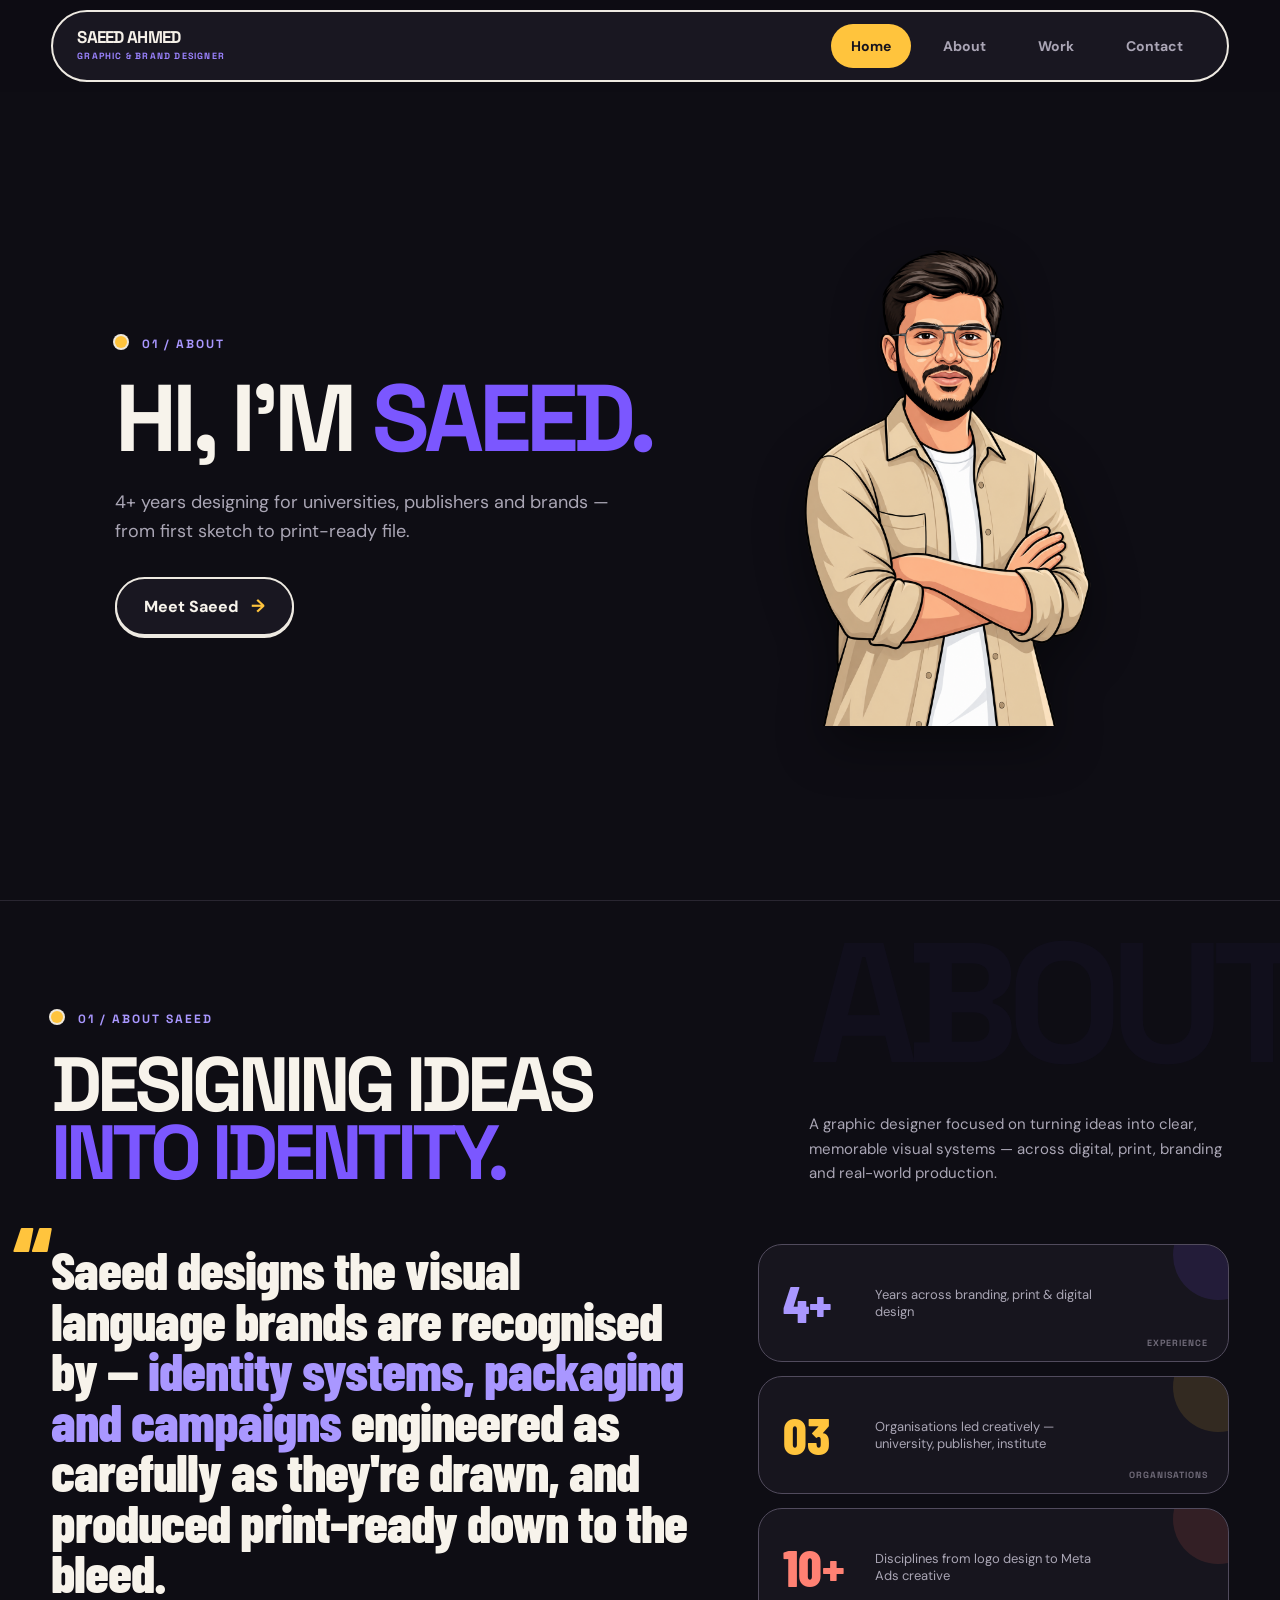
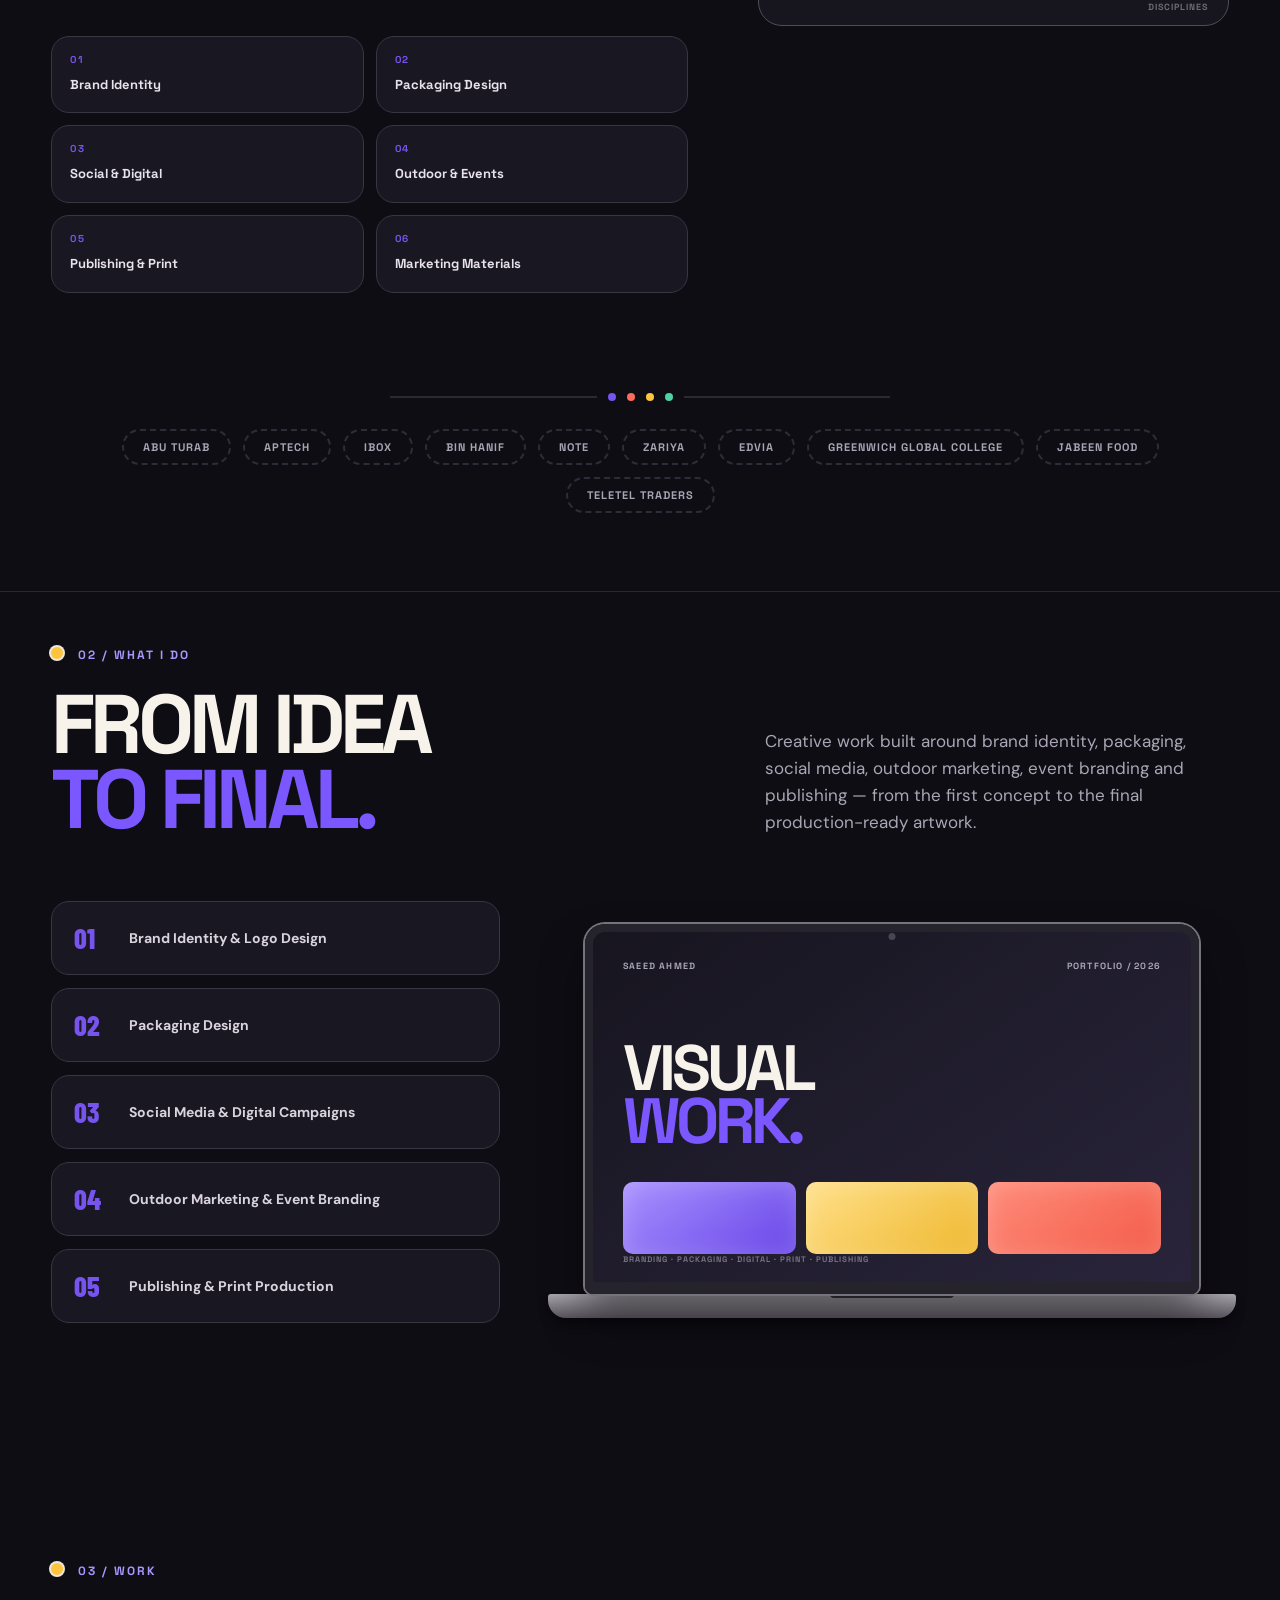
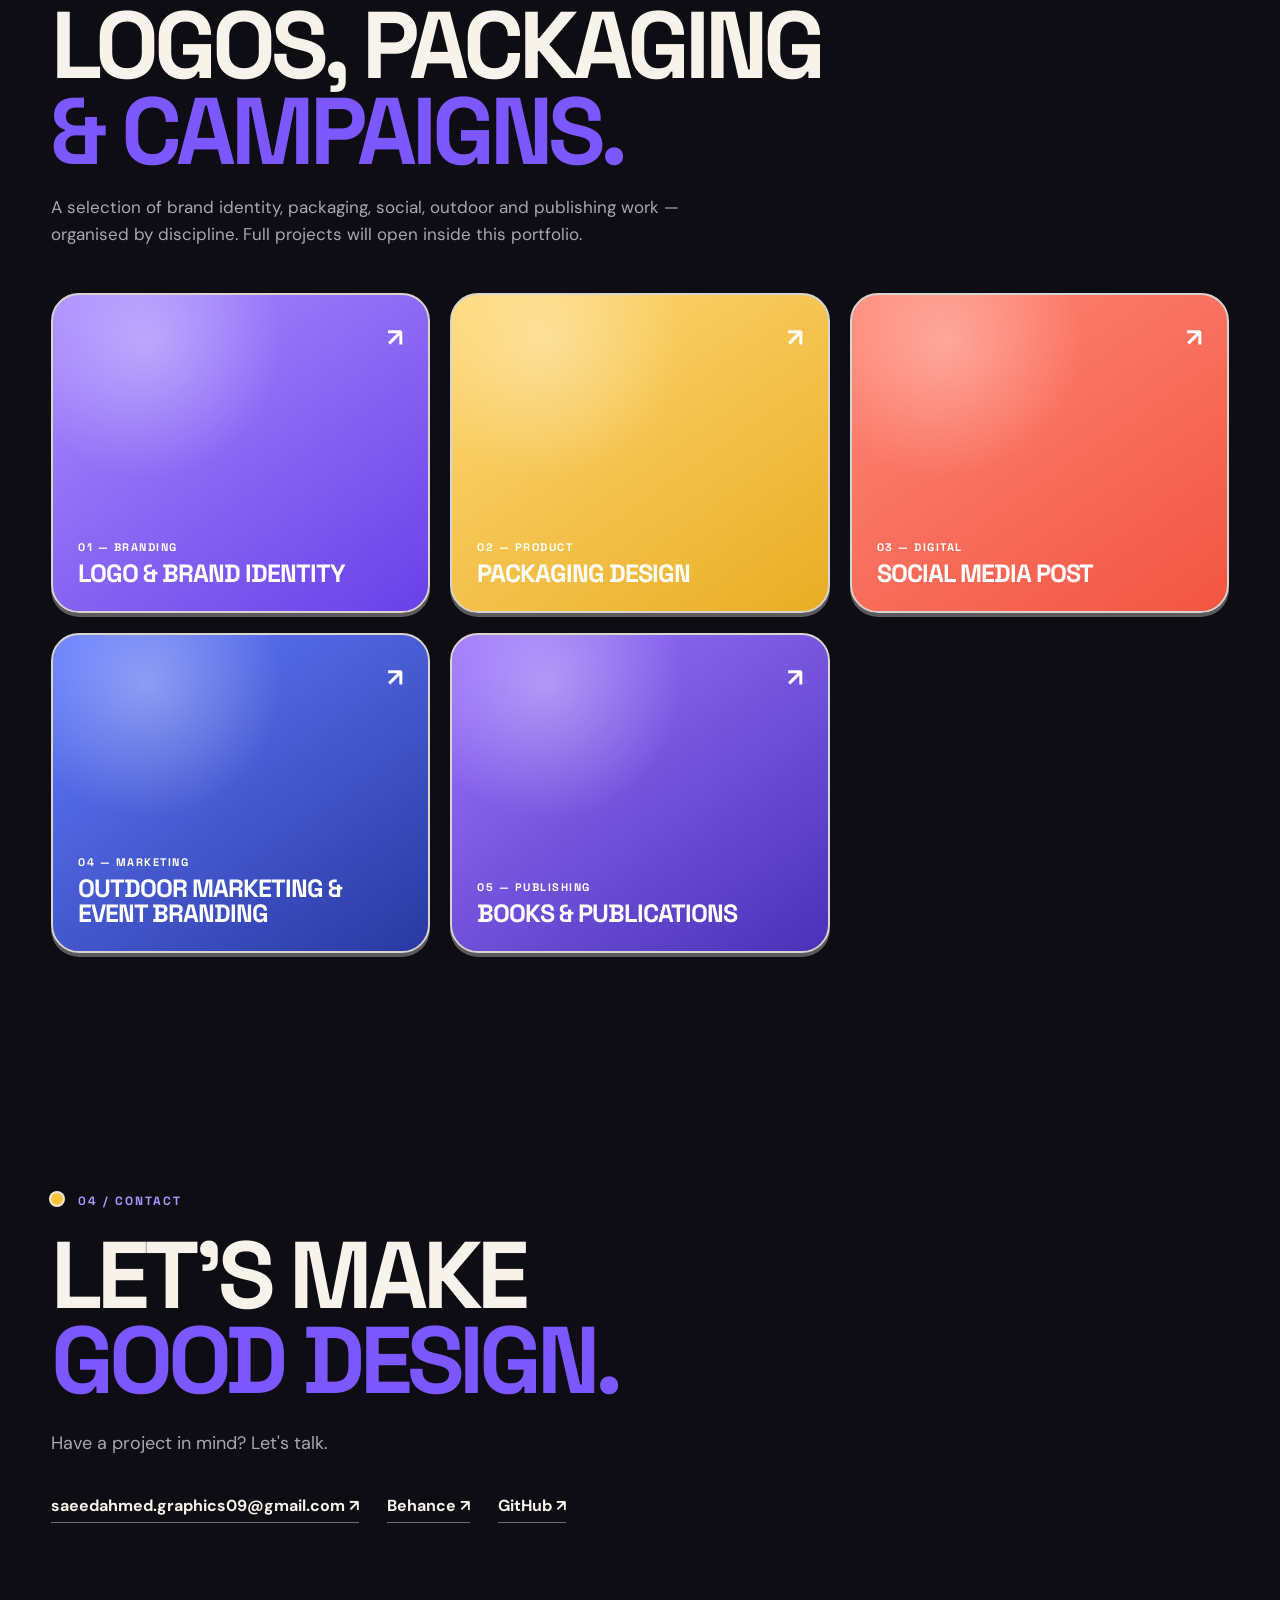
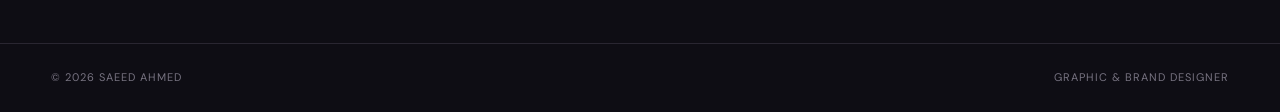
==== index.html @ aebff730 "Refine About intro with creative designer layout" ====
<!DOCTYPE html>
<html lang="en">
<head>
<meta charset="UTF-8"><meta name="viewport" content="width=device-width, initial-scale=1.0">
<meta name="description" content="Saeed Ahmed — Graphic & Brand Designer.">
<title>Saeed Ahmed — Graphic & Brand Designer</title>
<link rel="preconnect" href="https://fonts.googleapis.com"><link rel="preconnect" href="https://fonts.gstatic.com" crossorigin>
<link href="https://fonts.googleapis.com/css2?family=Barlow+Condensed:wght@700;800&family=DM+Sans:wght@400;500;600;700;800&family=Space+Grotesk:wght@500;600;700&display=swap" rel="stylesheet"><link rel="stylesheet" href="style.css">
<style>
.about-intro{padding:110px 0 100px;border-top:1px solid #292631;position:relative;overflow:hidden}.about-intro:before{content:'ABOUT';position:absolute;right:-20px;top:35px;font:800 170px/.8 'Space Grotesk';letter-spacing:-12px;color:rgba(123,87,255,.035);pointer-events:none}.about-intro-top{display:flex;justify-content:space-between;align-items:flex-end;gap:40px;margin-bottom:58px}.about-intro-title{font:800 clamp(48px,6vw,82px)/.88 'Space Grotesk';letter-spacing:-5px}.about-intro-title span{color:#7b57ff}.about-intro-note{max-width:420px;color:#aaa6b5;font-size:15px;line-height:1.65}.about-intro-grid{display:grid;grid-template-columns:1.15fr .85fr;gap:70px;align-items:start}.about-intro-copy{position:relative}.about-intro-copy:before{content:'“';position:absolute;left:-38px;top:-35px;color:#ffc43d;font:800 100px/1 'Barlow Condensed'}.about-intro-copy p{font:800 clamp(34px,4.2vw,58px)/.94 'Barlow Condensed';letter-spacing:-1px;max-width:720px}.about-intro-copy p span{color:#a997ff}.about-intro-services{display:grid;grid-template-columns:1fr 1fr;gap:12px;margin-top:38px}.about-service{border:1px solid #393543;background:#191721;border-radius:18px;padding:16px 18px;transition:.25s}.about-service:hover{transform:translateY(-4px);border-color:#7654ed}.about-service small{display:block;color:#7654ed;font:800 10px 'Space Grotesk';letter-spacing:1.4px;margin-bottom:5px}.about-service strong{font:700 13px 'Space Grotesk';color:#e7e2eb}.about-intro-stats{display:flex;flex-direction:column;gap:14px}.about-stat{position:relative;min-height:118px;padding:23px 24px;border:1px solid #514b5d;border-radius:24px;background:#17151e;overflow:hidden;display:flex;align-items:center;gap:20px}.about-stat:after{content:'';position:absolute;width:90px;height:90px;border-radius:50%;right:-35px;top:-35px;background:#7b57ff;opacity:.12}.about-stat:nth-child(2):after{background:#ffc43d}.about-stat:nth-child(3):after{background:#ff6b5b}.about-stat strong{font:800 52px/.8 'Barlow Condensed';color:#f7f3eb;min-width:72px}.about-stat:nth-child(1) strong{color:#a997ff}.about-stat:nth-child(2) strong{color:#ffc43d}.about-stat:nth-child(3) strong{color:#ff8173}.about-stat span{color:#aaa6b5;font-size:13px;line-height:1.35;max-width:220px}.about-stat em{position:absolute;right:20px;bottom:12px;font:700 9px 'Space Grotesk';letter-spacing:1px;color:#6f6a78;font-style:normal}@media(max-width:800px){.about-intro{padding:80px 0}.about-intro-top,.about-intro-grid{grid-template-columns:1fr;display:grid;gap:28px}.about-intro-title{letter-spacing:-3px}.about-intro-copy:before{left:-8px}.about-intro-copy p{font-size:43px}.about-intro-services{grid-template-columns:1fr 1fr}}@media(max-width:500px){.about-intro-copy p{font-size:35px}.about-intro-services{grid-template-columns:1fr}.about-stat{min-height:100px}.about-stat strong{font-size:43px;min-width:58px}}
</style>
</head>
<body>
<header class="site-header"><nav class="nav container"><a class="brand" href="#home"><strong>SAEED AHMED</strong><small>GRAPHIC &amp; BRAND DESIGNER</small></a><button class="menu-btn" aria-label="Open menu" aria-expanded="false">☰</button><div class="nav-links"><a class="active" href="#home">Home</a><a href="about.html">About</a><a href="#work">Work</a><a href="#contact">Contact</a></div></nav></header>
<main>
<section id="home" class="hero container"><div class="hero-copy"><div class="section-label"><i></i>01 / ABOUT</div><h1>HI, I'M <span>SAEED.</span></h1><p class="intro">4+ years designing for universities, publishers and brands —<br class="desktop"> from first sketch to print-ready file.</p><a class="hero-btn" href="about.html">Meet Saeed <b>→</b></a></div><div class="character-wrap"><img src="sv.png" alt="Saeed illustrated character" class="character-img"></div></section>
<section class="about-intro"><div class="container"><div class="about-intro-top"><div><div class="section-label"><i></i>01 / ABOUT SAEED</div><h2 class="about-intro-title">DESIGNING IDEAS<br><span>INTO IDENTITY.</span></h2></div><p class="about-intro-note">A graphic designer focused on turning ideas into clear, memorable visual systems — across digital, print, branding and real-world production.</p></div><div class="about-intro-grid"><div class="about-intro-copy"><p>Saeed designs the visual language brands are recognised by — <span>identity systems, packaging and campaigns</span> engineered as carefully as they're drawn, and produced print-ready down to the bleed.</p><div class="about-intro-services"><div class="about-service"><small>01</small><strong>Brand Identity</strong></div><div class="about-service"><small>02</small><strong>Packaging Design</strong></div><div class="about-service"><small>03</small><strong>Social &amp; Digital</strong></div><div class="about-service"><small>04</small><strong>Outdoor &amp; Events</strong></div><div class="about-service"><small>05</small><strong>Publishing &amp; Print</strong></div><div class="about-service"><small>06</small><strong>Marketing Materials</strong></div></div></div><div class="about-intro-stats"><div class="about-stat"><strong>4+</strong><span>Years across branding, print &amp; digital design</span><em>EXPERIENCE</em></div><div class="about-stat"><strong>03</strong><span>Organisations led creatively — university, publisher, institute</span><em>ORGANISATIONS</em></div><div class="about-stat"><strong>10+</strong><span>Disciplines from logo design to Meta Ads creative</span><em>DISCIPLINES</em></div></div></div></div></section>
<div class="cmyk-divider"><span></span><i class="c"></i><i class="m"></i><i class="y"></i><i class="k"></i><span></span></div>
<section class="brand-strip-wrap container"><div class="brand-strip"><span>ABU TURAB</span><span>APTECH</span><span>IBOX</span><span>BIN HANIF</span><span>NOTE</span><span>ZARIYA</span><span>EDVIA</span><span>GREENWICH GLOBAL COLLEGE</span><span>JABEEN FOOD</span><span>TELETEL TRADERS</span></div></section>
<section class="showcase-section section"><div class="container"><div class="section-label"><i></i>02 / WHAT I DO</div><div class="showcase-head"><div><h2>FROM IDEA<br><span>TO FINAL.</span></h2></div><p>Creative work built around brand identity, packaging, social media, outdoor marketing, event branding and publishing — from the first concept to the final production-ready artwork.</p></div><div class="showcase-stage"><div class="showcase-copy"><div class="showcase-line"><strong>01</strong><span>Brand Identity &amp; Logo Design</span></div><div class="showcase-line"><strong>02</strong><span>Packaging Design</span></div><div class="showcase-line"><strong>03</strong><span>Social Media &amp; Digital Campaigns</span></div><div class="showcase-line"><strong>04</strong><span>Outdoor Marketing &amp; Event Branding</span></div><div class="showcase-line"><strong>05</strong><span>Publishing &amp; Print Production</span></div></div><div class="showcase-device"><div class="device-camera"></div><div class="device-screen"><div class="screen-top"><span>SAEED AHMED</span><span>PORTFOLIO / 2026</span></div><div class="screen-title">VISUAL<br><em>WORK.</em></div><div class="screen-cards"><span></span><span></span><span></span></div><div class="screen-footer">BRANDING · PACKAGING · DIGITAL · PRINT · PUBLISHING</div></div><div class="device-base"></div></div></div></div></div></section>
<section id="work" class="section work-section"><div class="container"><div class="section-label"><i></i>03 / WORK</div><div class="work-head"><h2>LOGOS, PACKAGING<br><span>&amp; CAMPAIGNS.</span></h2><p>A selection of brand identity, packaging, social, outdoor and publishing work — organised by discipline. Full projects will open inside this portfolio.</p></div><div class="category-grid"><a href="category.html?type=branding" class="category-card purple"><small>01 — BRANDING</small><h3>LOGO &amp; BRAND IDENTITY</h3><b>↗</b></a><a href="category.html?type=packaging" class="category-card yellow"><small>02 — PRODUCT</small><h3>PACKAGING DESIGN</h3><b>↗</b></a><a href="category.html?type=social" class="category-card coral"><small>03 — DIGITAL</small><h3>SOCIAL MEDIA POST</h3><b>↗</b></a><a href="category.html?type=outdoor" class="category-card blue"><small>04 — MARKETING</small><h3>OUTDOOR MARKETING &amp; EVENT BRANDING</h3><b>↗</b></a><a href="category.html?type=publishing" class="category-card violet"><small>05 — PUBLISHING</small><h3>BOOKS &amp; PUBLICATIONS</h3><b>↗</b></a></div></div></section>
<section id="contact" class="section contact container"><div class="section-label"><i></i>04 / CONTACT</div><h2>LET'S MAKE<br><span>GOOD DESIGN.</span></h2><p>Have a project in mind? Let's talk.</p><div class="contact-links"><a href="mailto:saeedahmed.graphics09@gmail.com">saeedahmed.graphics09@gmail.com ↗</a><a href="https://www.behance.net/saeed_graphics_09" target="_blank" rel="noreferrer">Behance ↗</a><a href="https://github.com/saeedahmed-09" target="_blank" rel="noreferrer">GitHub ↗</a></div></section>
</main><footer><div class="container"><span>© 2026 SAEED AHMED</span><span>GRAPHIC &amp; BRAND DESIGNER</span></div></footer><script src="script.js"></script></body></html>
---- style.css ----
*{box-sizing:border-box;margin:0;padding:0}html{scroll-behavior:smooth}body{font-family:'DM Sans',sans-serif;background:#0e0d14;color:#f7f3eb;line-height:1.6}.container{width:min(1195px,92%);margin:auto}.site-header{padding:10px 0;position:sticky;top:0;z-index:20;background:rgba(14,13,20,.88);backdrop-filter:blur(14px)}.nav{height:72px;border:2px solid #eeeae2;border-radius:40px;padding:0 24px;display:flex;align-items:center;justify-content:space-between;background:#191721}.brand{display:flex;flex-direction:column;text-decoration:none;color:#f5f0e8;line-height:1}.brand strong{font:800 17px/1 'Space Grotesk';letter-spacing:-.7px}.brand small{font:700 9px/1.4 'Space Grotesk';color:#9b83ff;letter-spacing:1.2px;margin-top:4px}.nav-links{display:flex;align-items:center;gap:12px}.nav-links a{color:#aaa5b5;text-decoration:none;font-weight:700;font-size:14px;padding:11px 20px;border-radius:30px;transition:.25s}.nav-links a:hover,.nav-links a.active{color:#17141d;background:#ffc43d}.menu-btn{display:none;background:none;color:#fff;border:0;font-size:25px}.hero{min-height:calc(100vh - 92px);display:grid;grid-template-columns:1.15fr .85fr;align-items:center;padding:55px 5% 75px;position:relative}.section-label{font:700 12px/1 'Space Grotesk';letter-spacing:2px;color:#a997ff;margin-bottom:26px}.section-label i{display:inline-block;width:12px;height:12px;background:#ffc43d;border-radius:50%;margin-right:15px;box-shadow:0 0 0 2px #eee8dc}.hero h1,h2{font:800 clamp(58px,7.4vw,96px)/.9 'Space Grotesk';letter-spacing:-5px}.hero h1 span,h2 span{color:#7b57ff}.intro{font-size:18px;color:#aaa6b5;max-width:650px;margin:27px 0 31px}.hero-btn{display:inline-flex;align-items:center;gap:12px;color:#f7f3eb;text-decoration:none;font-weight:800;border:2px solid #eeeae2;border-radius:32px;padding:13px 27px;background:#191721;box-shadow:0 2px 0 #eeeae2}.hero-btn b{font-size:18px;color:#ffc43d}.character-wrap{height:480px;display:flex;align-items:flex-end;justify-content:center}.character-img{width:min(420px,100%);height:100%;object-fit:contain;object-position:center bottom;filter:drop-shadow(0 18px 25px rgba(0,0,0,.4))}.intro-profile{display:grid;grid-template-columns:1.15fr .85fr;gap:85px;padding:85px 2% 105px;align-items:start}.intro-profile-copy{padding-top:12px}.intro-profile-copy p{font:800 clamp(34px,3.55vw,52px)/.98 'Barlow Condensed',sans-serif;letter-spacing:-1.2px;color:#f7f3eb}.intro-profile-copy span{color:#a997ff}.intro-stats{display:flex;flex-direction:column;gap:45px}.intro-stat{min-height:95px;border:2px solid #8c8890;border-radius:20px;background:#191721;padding:24px 26px;display:flex;align-items:center;gap:20px;box-shadow:0 2px 0 rgba(238,234,226,.18)}.intro-stat strong{font:800 40px/1 'Barlow Condensed',sans-serif;color:#7654ed;min-width:48px;letter-spacing:-1px}.intro-stat span{font-size:15px;line-height:1.35;color:#aaa6b5;font-weight:600}.cmyk-divider{width:min(500px,80%);margin:0 auto 28px;display:flex;align-items:center;justify-content:center;gap:11px}.cmyk-divider>span{height:2px;flex:1;background:#2c2935}.cmyk-divider i{width:8px;height:8px;border-radius:50%;display:block}.cmyk-divider .c{background:#7654ed}.cmyk-divider .m{background:#ff6b5b}.cmyk-divider .y{background:#ffc43d}.cmyk-divider .k{background:#4fd2a1}.brand-strip-wrap{padding-bottom:78px}.brand-strip{display:flex;justify-content:center;flex-wrap:wrap;gap:12px}.brand-strip span{border:2px dashed #2f2b39;border-radius:28px;padding:9px 19px;color:#a9a3b4;font:700 11px 'Space Grotesk';letter-spacing:1px}.section{padding:120px 0}.showcase-section{padding-top:55px;border-top:1px solid #292631;overflow:hidden}.showcase-head{display:grid;grid-template-columns:1fr .72fr;gap:70px;align-items:end;margin-bottom:65px}.showcase-head h2{font-size:clamp(58px,6.5vw,86px)}.showcase-head p{color:#aaa6b5;font-size:17px;max-width:540px}.showcase-stage{display:grid;grid-template-columns:.8fr 1.2fr;gap:55px;align-items:center}.showcase-copy{display:flex;flex-direction:column;gap:13px}.showcase-line{display:flex;align-items:center;gap:20px;border:1px solid #393543;border-radius:18px;background:#191721;padding:19px 22px;transition:.25s}.showcase-line:hover{border-color:#7654ed;transform:translateX(5px)}.showcase-line strong{font:800 28px 'Barlow Condensed';color:#7654ed;min-width:35px}.showcase-line span{font-weight:700;color:#d8d3dd;font-size:14px}.showcase-device{position:relative;padding:18px 18px 0;max-width:650px;margin:auto;width:100%}.device-camera{position:absolute;top:27px;left:50%;width:7px;height:7px;border-radius:50%;background:#494551;transform:translateX(-50%);z-index:2}.device-screen{min-height:365px;border:8px solid #25232c;border-bottom-width:12px;border-radius:20px 20px 8px 8px;background:linear-gradient(145deg,#17151f,#29243b);padding:28px 30px;box-shadow:0 0 0 2px #77727c,0 25px 45px rgba(0,0,0,.45);position:relative;overflow:hidden}.screen-top{display:flex;justify-content:space-between;color:#aaa6b5;font:700 9px 'Space Grotesk';letter-spacing:1.2px}.screen-title{font:800 clamp(48px,5vw,74px)/.82 'Space Grotesk';letter-spacing:-4px;margin-top:70px}.screen-title em{font-style:normal;color:#7b57ff}.screen-cards{display:flex;gap:10px;margin-top:35px}.screen-cards span{height:72px;flex:1;border-radius:10px;background:linear-gradient(145deg,#a991ff,#6745e8);box-shadow:inset 0 0 25px rgba(255,255,255,.2)}.screen-cards span:nth-child(2){background:linear-gradient(145deg,#ffe08a,#efb82e)}.screen-cards span:nth-child(3){background:linear-gradient(145deg,#ff8b7a,#f35c48)}.screen-footer{position:absolute;bottom:18px;left:30px;color:#777381;font:700 8px 'Space Grotesk';letter-spacing:1px}.device-base{height:24px;width:112%;margin-left:-6%;background:linear-gradient(#aaa6ad,#59555f);border-radius:3px 3px 18px 18px;box-shadow:0 7px 10px rgba(0,0,0,.4)}.device-base:after{content:'';display:block;width:18%;height:4px;background:#38343e;border-radius:0 0 8px 8px;margin:auto}.work-preview{padding:35px 0 115px}.work-preview-head{display:grid;grid-template-columns:1fr .75fr;gap:70px;align-items:end;margin-bottom:48px}.work-preview-head h2{font-size:clamp(54px,6vw,78px);line-height:.9}.work-preview-head p{color:#aaa6b5;font-size:16px;max-width:510px}.preview-grid{display:grid;grid-template-columns:repeat(3,1fr);gap:22px}.preview-card{height:330px;border:2px solid #d8d5d0;border-radius:28px;padding:25px;display:flex;flex-direction:column;justify-content:flex-end;position:relative;overflow:hidden;color:#fff;text-decoration:none;box-shadow:0 4px 0 rgba(238,234,226,.3);transition:.25s}.preview-card:before{content:'';position:absolute;inset:0;background:radial-gradient(circle at 22% 16%,rgba(255,255,255,.38),transparent 34%)}.preview-card:hover{transform:translateY(-8px);filter:brightness(1.06)}.preview-card small,.preview-card h3,.preview-card b{position:relative;z-index:1}.preview-card small{font:800 10px 'Space Grotesk';letter-spacing:1.5px;margin-bottom:8px}.preview-card h3{font:800 24px/1 'Space Grotesk';letter-spacing:-1px}.preview-card b{position:absolute;right:24px;top:22px;font-size:25px}.preview-purple{background:linear-gradient(145deg,#a991ff,#6745e8)}.preview-yellow{background:linear-gradient(145deg,#ffe08a,#efb82e)}.preview-coral{background:linear-gradient(145deg,#ff8b7a,#f35c48)}.view-all{display:flex;justify-content:center;gap:12px;margin:34px auto 0;color:#f7f3eb;text-decoration:none;font:800 12px 'Space Grotesk';letter-spacing:1.5px}.view-all span{color:#ffc43d;font-size:18px;line-height:10px}.two-col{display:grid;grid-template-columns:1fr 1fr;gap:100px;border-top:1px solid #292631}.copy{padding-top:42px;max-width:600px}.copy p{color:#aaa6b5;font-size:17px;margin-bottom:22px}.tags{display:flex;flex-wrap:wrap;gap:9px;margin-top:30px}.tags span{border:1px solid #393543;border-radius:30px;padding:7px 14px;color:#b8b2c2;font-size:12px}.work-section{background:#0e0d14}.work-head{margin-bottom:45px}.work-head h2{margin-bottom:20px}.work-head p{max-width:650px;color:#aaa6b5;font-size:17px}.category-grid{display:grid;grid-template-columns:repeat(3,1fr);gap:20px}.category-card{height:320px;border:2px solid #d8d5d0;border-radius:28px;padding:25px;display:flex;flex-direction:column;justify-content:flex-end;color:#fff;text-decoration:none;position:relative;overflow:hidden;box-shadow:0 4px 0 rgba(238,234,226,.35);transition:transform .25s,filter .25s}.category-card:before{content:'';position:absolute;inset:0;background:radial-gradient(circle at 25% 15%,rgba(255,255,255,.32),transparent 35%);pointer-events:none}.category-card:hover{transform:translateY(-7px);filter:brightness(1.06)}.category-card small,.category-card h3,.category-card b{position:relative;z-index:1}.category-card small{font:800 11px 'Space Grotesk';letter-spacing:1.5px;margin-bottom:7px}.category-card h3{font:800 25px/1 'Space Grotesk';letter-spacing:-1px}.category-card b{position:absolute;right:25px;top:23px;font-size:25px}.purple{background:linear-gradient(145deg,#aa8cff,#6841e8)}.yellow{background:linear-gradient(145deg,#ffd978,#e9ad24);color:#fff}.coral{background:linear-gradient(145deg,#ff8877,#f25542)}.blue{background:linear-gradient(145deg,#637bff,#2939a2)}.violet{background:linear-gradient(145deg,#9e75ff,#4931b8)}.contact h2{margin-bottom:25px}.contact>p:not(.section-label){color:#aaa6b5;font-size:18px}.contact-links{display:flex;flex-wrap:wrap;gap:28px;margin-top:35px}.contact-links a{color:#f7f3eb;text-decoration:none;border-bottom:1px solid #706b78;padding-bottom:4px;font-weight:700}.contact-links a:hover{color:#ffc43d;border-color:#ffc43d}footer{border-top:1px solid #292631;padding:25px 0;color:#777381;font-size:11px;letter-spacing:1px}footer .container{display:flex;justify-content:space-between}@media(max-width:900px){.category-grid,.preview-grid{grid-template-columns:1fr 1fr}.intro-profile{grid-template-columns:1fr;gap:50px}.work-preview-head,.showcase-head,.showcase-stage{grid-template-columns:1fr;gap:30px}}@media(max-width:800px){.nav{height:64px}.nav-links{display:none;position:absolute;top:82px;left:4%;right:4%;padding:15px;background:#191721;border:1px solid #3a3545;border-radius:20px;flex-direction:column}.nav-links.open{display:flex}.menu-btn{display:block}.hero{grid-template-columns:1fr;padding:65px 0 80px}.character-wrap{height:380px;margin-top:25px}.character-img{width:330px}.two-col{grid-template-columns:1fr;gap:20px}.copy{padding-top:0}.section{padding:85px 0}.hero h1,h2{letter-spacing:-3px}.desktop{display:none}.intro-profile{padding:70px 0 85px}.intro-profile-copy p{font-size:42px}.showcase-section{padding-top:35px}.showcase-stage{grid-template-columns:1fr}.showcase-device{margin-top:10px}.showcase-line{padding:16px}.device-screen{min-height:300px;padding:24px}.screen-title{margin-top:48px}}@media(max-width:600px){.category-grid,.preview-grid{grid-template-columns:1fr}.category-card{height:270px}.preview-card{height:280px}.work-head h2{font-size:52px}.work-preview-head h2{font-size:52px}.intro-profile-copy p{font-size:34px;letter-spacing:-.8px}.intro-stat{padding:20px 18px;gap:13px}.intro-stat strong{font-size:34px;min-width:42px}.intro-stat span{font-size:13px}.brand-strip span{font-size:9px;padding:8px 13px}.showcase-head h2{font-size:54px}.showcase-head p{font-size:15px}.device-screen{min-height:250px;border-width:5px;padding:18px}.screen-title{font-size:45px;margin-top:42px}.screen-cards span{height:48px}.screen-footer{font-size:6px;left:18px}.device-base{height:17px}}@media(max-width:500px){.container{width:90%}.nav{padding:0 17px}.brand strong{font-size:15px}.hero h1{font-size:54px}.intro{font-size:16px}.section-label{font-size:10px}.character-wrap{height:330px}.character-img{width:285px}.contact-links{flex-direction:column;gap:15px}footer .container{flex-direction:column;gap:8px}}.about-hero{padding:105px 5% 95px;min-height:520px;display:flex;align-items:center;border-bottom:1px solid #292631}.about-hero h1{font:800 clamp(60px,8vw,108px)/.88 'Space Grotesk';letter-spacing:-6px}.about-hero h1 span{color:#7b57ff}.about-hero p{max-width:800px;color:#aaa6b5;font-size:19px;margin-top:30px}.about-profile{display:grid;grid-template-columns:1fr 1fr;gap:90px;border-bottom:1px solid #292631}.about-section-title h2{font-size:clamp(52px,6vw,78px)}.about-copy{padding-top:45px}.about-copy p{color:#aaa6b5;font-size:18px;margin-bottom:24px;max-width:650px}.experience-list{border-top:1px solid #292631}.experience-item{display:grid;grid-template-columns:280px 1fr;gap:60px;padding:55px 0;border-bottom:1px solid #292631}.experience-meta{display:flex;flex-direction:column;gap:10px}.experience-meta span{font:700 11px 'Space Grotesk';letter-spacing:1.5px;color:#a997ff}.experience-meta strong{font:700 12px 'Space Grotesk';color:#f7f3eb}.experience-item h3{font:800 30px/1.1 'Space Grotesk';letter-spacing:-1px;margin-bottom:22px}.experience-item ul{padding-left:20px}.experience-item li{color:#aaa6b5;font-size:15px;margin-bottom:12px;padding-left:4px}.about-columns{display:grid;grid-template-columns:1fr 1fr;gap:100px}.about-tags,.software-grid{display:flex;flex-wrap:wrap;gap:10px}.about-tags span,.software-grid span{border:1px solid #393543;background:#191721;border-radius:30px;padding:9px 15px;color:#c1bbc9;font-size:12px;font-weight:700}.software-grid span{border-radius:30px}.education-section{border-top:1px solid #292631}.education-grid{display:grid;grid-template-columns:repeat(2,1fr);gap:18px;margin-top:10px}.education-grid>div{border:1px solid #393543;background:#191721;border-radius:20px;padding:24px}.education-grid strong{font:700 11px 'Space Grotesk';letter-spacing:1.5px;color:#a997ff}.education-grid h3{font:800 20px/1.15 'Space Grotesk';margin:10px 0 7px}.education-grid p{color:#aaa6b5;font-size:14px}.about-contact{border-top:1px solid #292631}.about-contact h2{margin-bottom:25px}.about-contact p{color:#aaa6b5;font-size:18px;max-width:700px}@media(max-width:800px){.about-hero{padding:80px 0}.about-profile,.about-columns{grid-template-columns:1fr;gap:30px}.about-copy{padding-top:0}.experience-item{grid-template-columns:1fr;gap:25px;padding:42px 0}.education-grid{grid-template-columns:1fr}.about-hero h1{letter-spacing:-4px}}
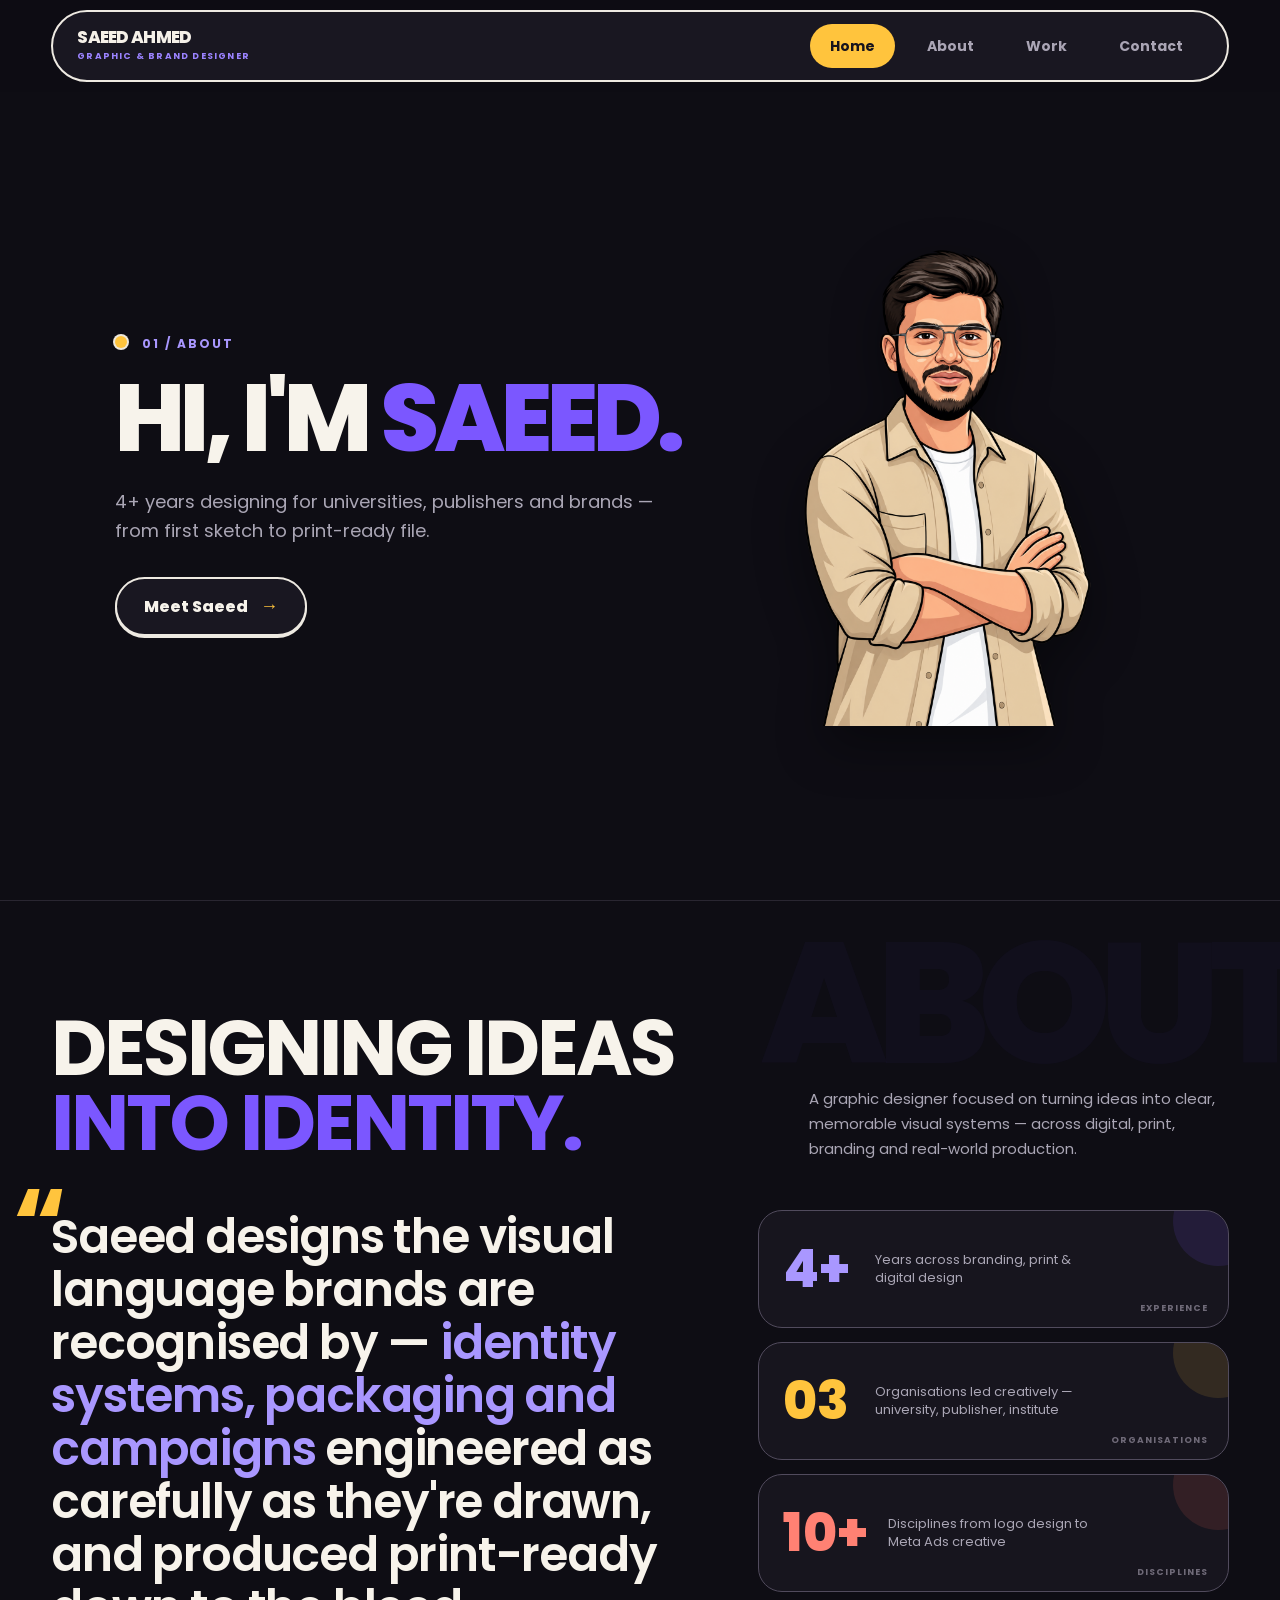
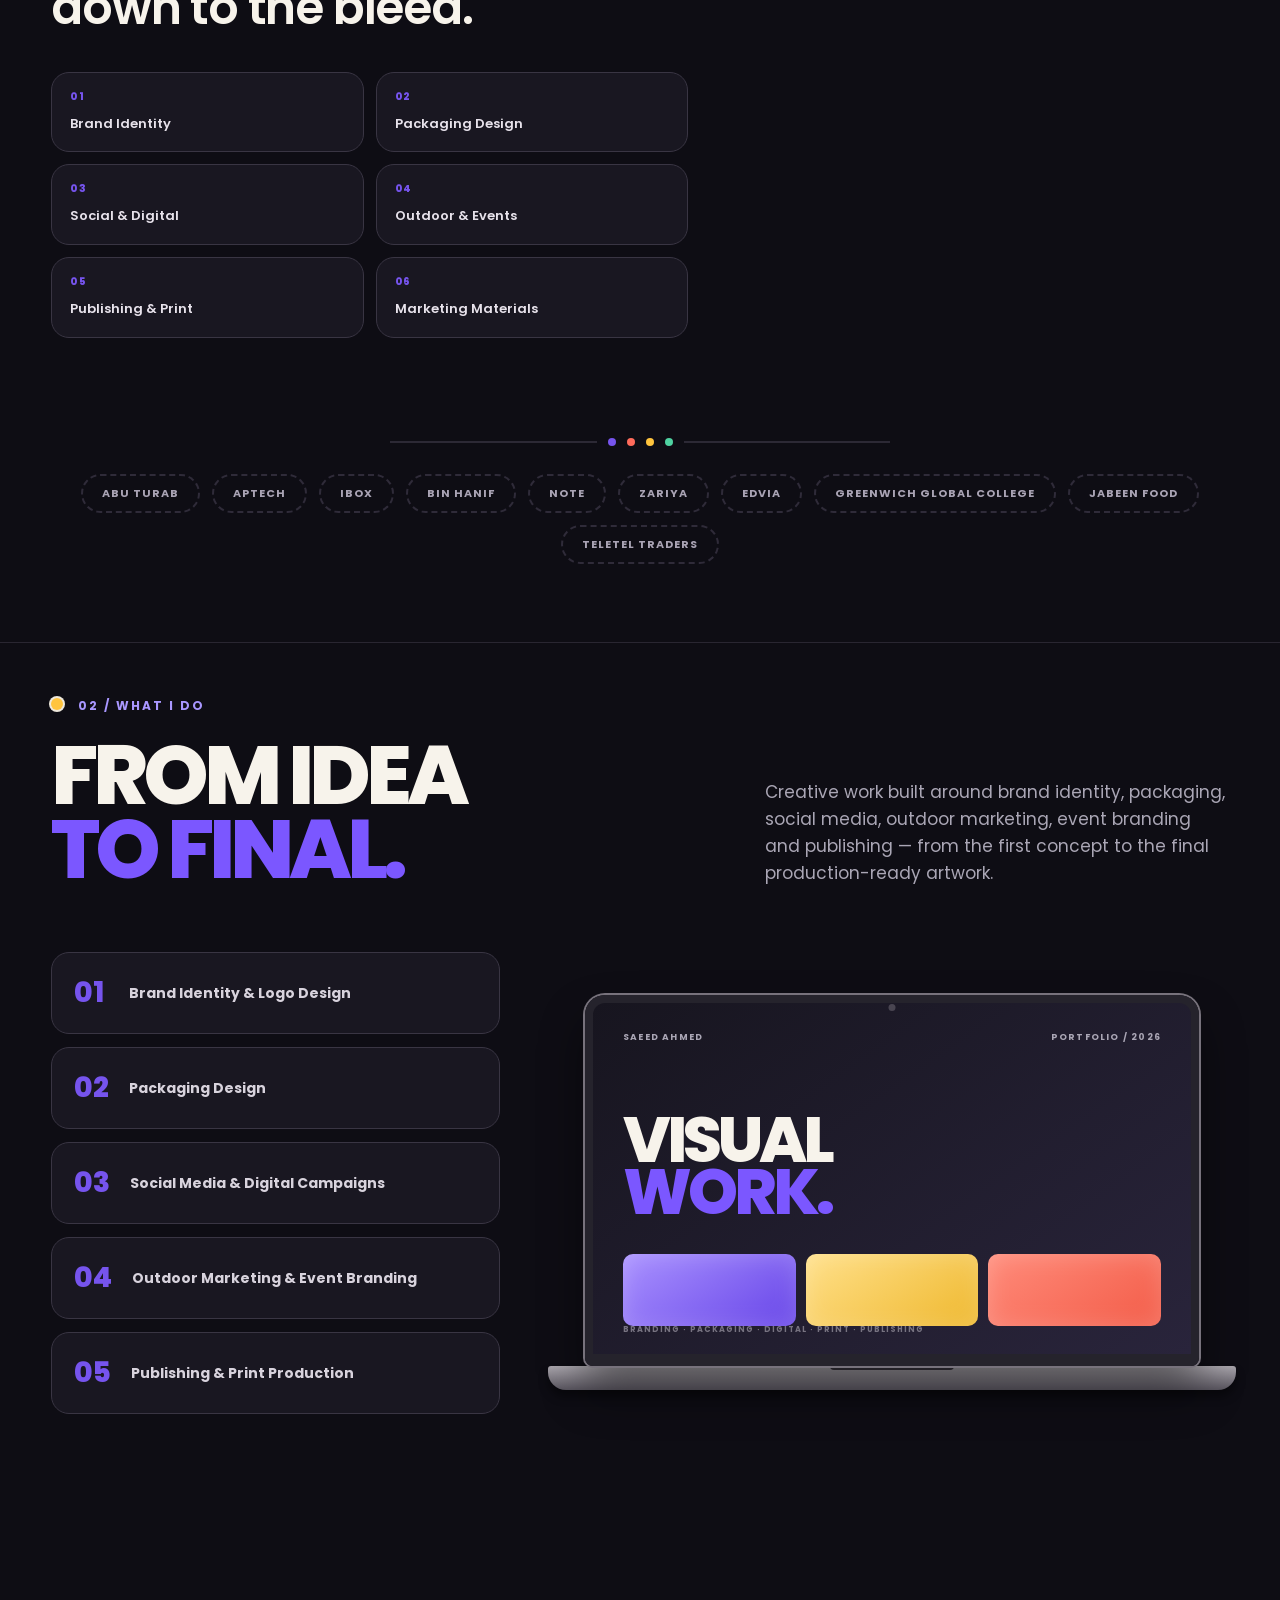
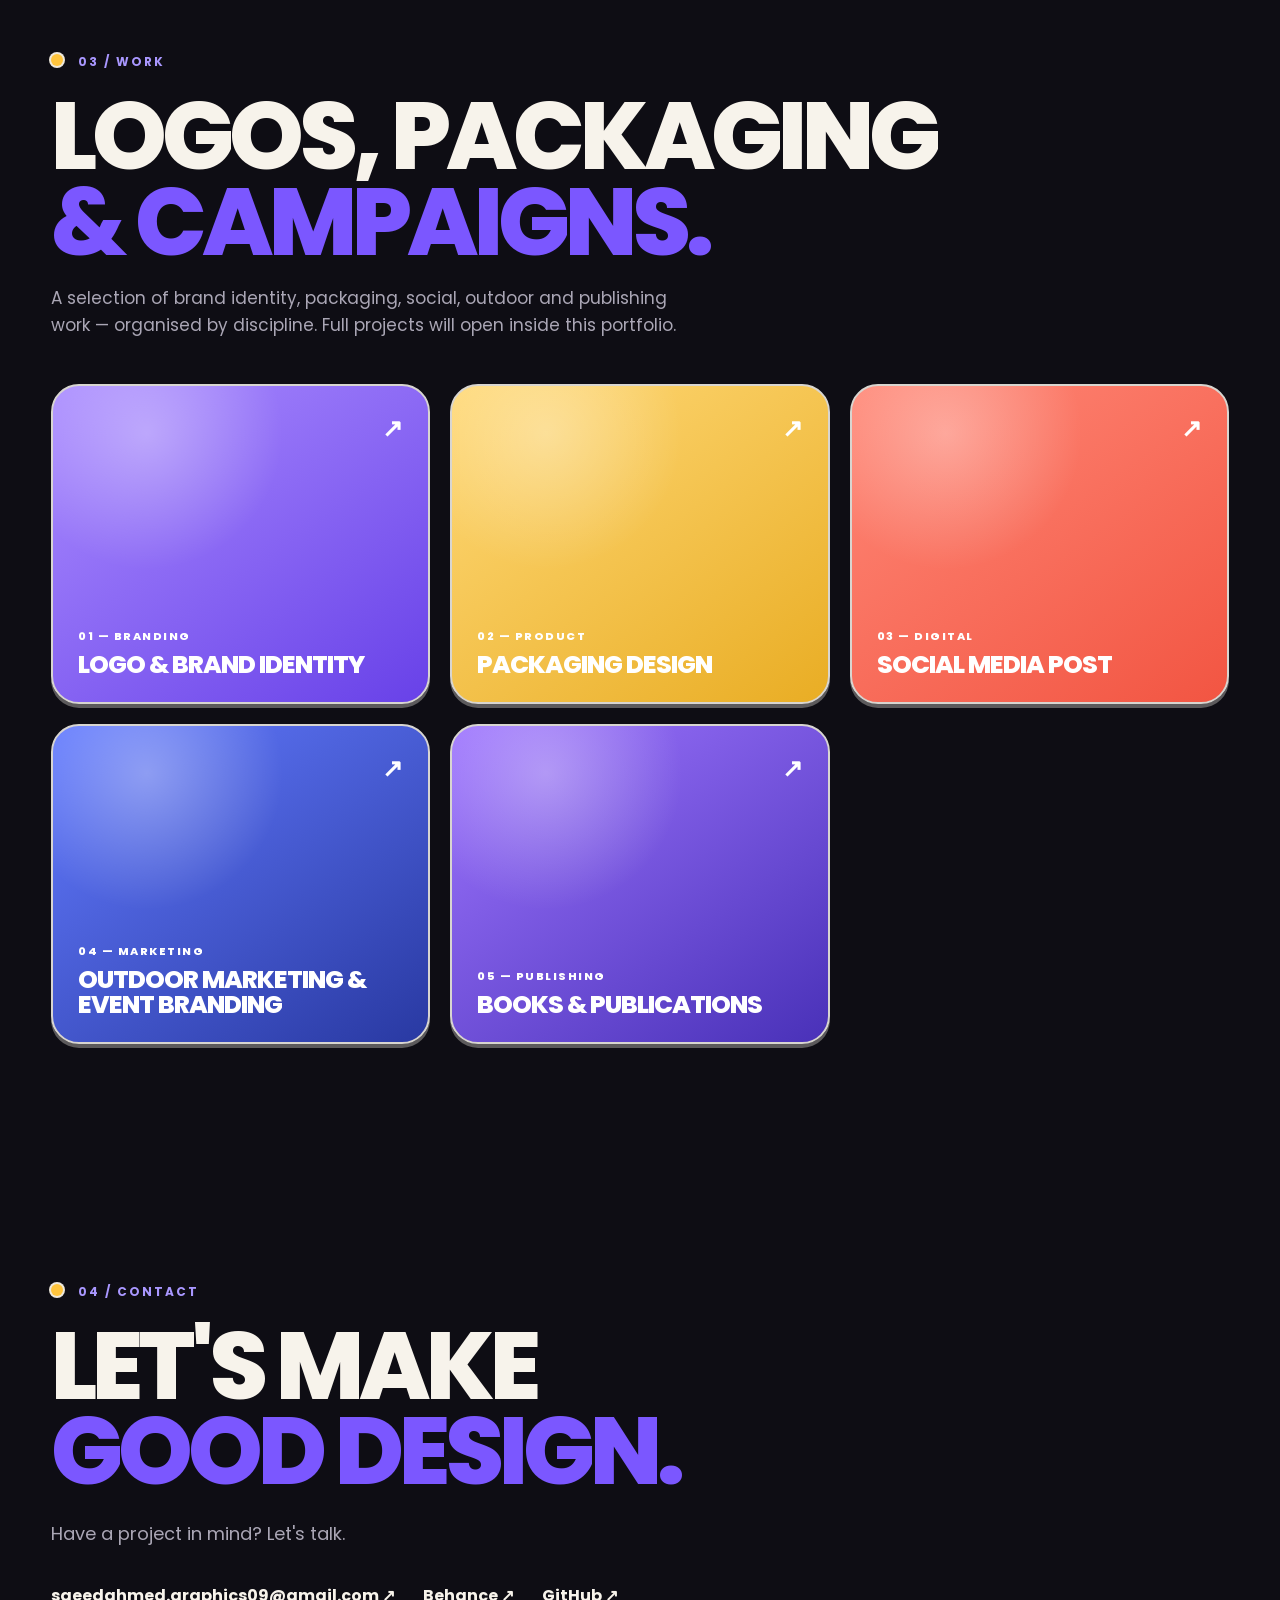
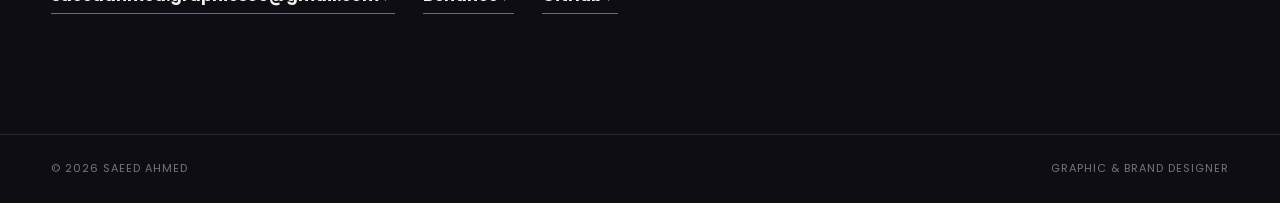
==== commit 5777a71a: "Refine About section typography and layout" ====
--- a/index.html
+++ b/index.html
@@ -5,16 +5,16 @@
 <meta name="description" content="Saeed Ahmed — Graphic & Brand Designer.">
 <title>Saeed Ahmed — Graphic & Brand Designer</title>
 <link rel="preconnect" href="https://fonts.googleapis.com"><link rel="preconnect" href="https://fonts.gstatic.com" crossorigin>
-<link href="https://fonts.googleapis.com/css2?family=Barlow+Condensed:wght@700;800&family=DM+Sans:wght@400;500;600;700;800&family=Space+Grotesk:wght@500;600;700&display=swap" rel="stylesheet"><link rel="stylesheet" href="style.css">
+<link href="https://fonts.googleapis.com/css2?family=Barlow+Condensed:wght@700;800&family=DM+Sans:wght@400;500;600;700;800&family=Space+Grotesk:wght@500;600;700&display=swap" rel="stylesheet"><link rel="stylesheet" href="style.css"><link rel="stylesheet" href="poppins.css">
 <style>
-.about-intro{padding:110px 0 100px;border-top:1px solid #292631;position:relative;overflow:hidden}.about-intro:before{content:'ABOUT';position:absolute;right:-20px;top:35px;font:800 170px/.8 'Space Grotesk';letter-spacing:-12px;color:rgba(123,87,255,.035);pointer-events:none}.about-intro-top{display:flex;justify-content:space-between;align-items:flex-end;gap:40px;margin-bottom:58px}.about-intro-title{font:800 clamp(48px,6vw,82px)/.88 'Space Grotesk';letter-spacing:-5px}.about-intro-title span{color:#7b57ff}.about-intro-note{max-width:420px;color:#aaa6b5;font-size:15px;line-height:1.65}.about-intro-grid{display:grid;grid-template-columns:1.15fr .85fr;gap:70px;align-items:start}.about-intro-copy{position:relative}.about-intro-copy:before{content:'“';position:absolute;left:-38px;top:-35px;color:#ffc43d;font:800 100px/1 'Barlow Condensed'}.about-intro-copy p{font:800 clamp(34px,4.2vw,58px)/.94 'Barlow Condensed';letter-spacing:-1px;max-width:720px}.about-intro-copy p span{color:#a997ff}.about-intro-services{display:grid;grid-template-columns:1fr 1fr;gap:12px;margin-top:38px}.about-service{border:1px solid #393543;background:#191721;border-radius:18px;padding:16px 18px;transition:.25s}.about-service:hover{transform:translateY(-4px);border-color:#7654ed}.about-service small{display:block;color:#7654ed;font:800 10px 'Space Grotesk';letter-spacing:1.4px;margin-bottom:5px}.about-service strong{font:700 13px 'Space Grotesk';color:#e7e2eb}.about-intro-stats{display:flex;flex-direction:column;gap:14px}.about-stat{position:relative;min-height:118px;padding:23px 24px;border:1px solid #514b5d;border-radius:24px;background:#17151e;overflow:hidden;display:flex;align-items:center;gap:20px}.about-stat:after{content:'';position:absolute;width:90px;height:90px;border-radius:50%;right:-35px;top:-35px;background:#7b57ff;opacity:.12}.about-stat:nth-child(2):after{background:#ffc43d}.about-stat:nth-child(3):after{background:#ff6b5b}.about-stat strong{font:800 52px/.8 'Barlow Condensed';color:#f7f3eb;min-width:72px}.about-stat:nth-child(1) strong{color:#a997ff}.about-stat:nth-child(2) strong{color:#ffc43d}.about-stat:nth-child(3) strong{color:#ff8173}.about-stat span{color:#aaa6b5;font-size:13px;line-height:1.35;max-width:220px}.about-stat em{position:absolute;right:20px;bottom:12px;font:700 9px 'Space Grotesk';letter-spacing:1px;color:#6f6a78;font-style:normal}@media(max-width:800px){.about-intro{padding:80px 0}.about-intro-top,.about-intro-grid{grid-template-columns:1fr;display:grid;gap:28px}.about-intro-title{letter-spacing:-3px}.about-intro-copy:before{left:-8px}.about-intro-copy p{font-size:43px}.about-intro-services{grid-template-columns:1fr 1fr}}@media(max-width:500px){.about-intro-copy p{font-size:35px}.about-intro-services{grid-template-columns:1fr}.about-stat{min-height:100px}.about-stat strong{font-size:43px;min-width:58px}}
+.about-intro{padding:110px 0 100px;border-top:1px solid #292631;position:relative;overflow:hidden}.about-intro:before{content:'ABOUT';position:absolute;right:-20px;top:35px;font:800 170px/.8 'Poppins';letter-spacing:-12px;color:rgba(123,87,255,.035);pointer-events:none}.about-intro-top{display:flex;justify-content:space-between;align-items:flex-end;gap:40px;margin-bottom:48px}.about-intro-title{font:700 clamp(48px,6vw,82px)/.98 'Poppins';letter-spacing:-3px}.about-intro-title span{color:#7b57ff}.about-intro-note{max-width:420px;color:#aaa6b5;font-size:15px;line-height:1.65;font-weight:400}.about-intro-grid{display:grid;grid-template-columns:1.15fr .85fr;gap:70px;align-items:start}.about-intro-copy{position:relative}.about-intro-copy:before{content:'“';position:absolute;left:-38px;top:-35px;color:#ffc43d;font:700 100px/1 'Poppins'}.about-intro-copy p{font:600 clamp(30px,3.7vw,50px)/1.12 'Poppins';letter-spacing:-1.2px;max-width:720px;color:#f7f3eb}.about-intro-copy p span{color:#a997ff;font-weight:600}.about-intro-services{display:grid;grid-template-columns:1fr 1fr;gap:12px;margin-top:38px}.about-service{border:1px solid #393543;background:#191721;border-radius:18px;padding:16px 18px;transition:.25s}.about-service:hover{transform:translateY(-4px);border-color:#7654ed}.about-service small{display:block;color:#7654ed;font:800 10px 'Poppins';letter-spacing:1.4px;margin-bottom:5px}.about-service strong{font:600 13px 'Poppins';color:#e7e2eb}.about-intro-stats{display:flex;flex-direction:column;gap:14px}.about-stat{position:relative;min-height:118px;padding:23px 24px;border:1px solid #514b5d;border-radius:24px;background:#17151e;overflow:hidden;display:flex;align-items:center;gap:20px}.about-stat:after{content:'';position:absolute;width:90px;height:90px;border-radius:50%;right:-35px;top:-35px;background:#7b57ff;opacity:.12}.about-stat:nth-child(2):after{background:#ffc43d}.about-stat:nth-child(3):after{background:#ff6b5b}.about-stat strong{font:800 52px/.8 'Poppins';color:#f7f3eb;min-width:72px}.about-stat:nth-child(1) strong{color:#a997ff}.about-stat:nth-child(2) strong{color:#ffc43d}.about-stat:nth-child(3) strong{color:#ff8173}.about-stat span{color:#aaa6b5;font-size:13px;line-height:1.35;max-width:220px;font-weight:400}.about-stat em{position:absolute;right:20px;bottom:12px;font:700 9px 'Poppins';letter-spacing:1px;color:#6f6a78;font-style:normal}@media(max-width:800px){.about-intro{padding:80px 0}.about-intro-top,.about-intro-grid{grid-template-columns:1fr;display:grid;gap:28px}.about-intro-title{letter-spacing:-2px}.about-intro-copy:before{left:-8px}.about-intro-copy p{font-size:34px}.about-intro-services{grid-template-columns:1fr 1fr}}@media(max-width:500px){.about-intro-copy p{font-size:28px}.about-intro-services{grid-template-columns:1fr}.about-stat{min-height:100px}.about-stat strong{font-size:40px;min-width:58px}}
 </style>
 </head>
 <body>
 <header class="site-header"><nav class="nav container"><a class="brand" href="#home"><strong>SAEED AHMED</strong><small>GRAPHIC &amp; BRAND DESIGNER</small></a><button class="menu-btn" aria-label="Open menu" aria-expanded="false">☰</button><div class="nav-links"><a class="active" href="#home">Home</a><a href="about.html">About</a><a href="#work">Work</a><a href="#contact">Contact</a></div></nav></header>
 <main>
 <section id="home" class="hero container"><div class="hero-copy"><div class="section-label"><i></i>01 / ABOUT</div><h1>HI, I'M <span>SAEED.</span></h1><p class="intro">4+ years designing for universities, publishers and brands —<br class="desktop"> from first sketch to print-ready file.</p><a class="hero-btn" href="about.html">Meet Saeed <b>→</b></a></div><div class="character-wrap"><img src="sv.png" alt="Saeed illustrated character" class="character-img"></div></section>
-<section class="about-intro"><div class="container"><div class="about-intro-top"><div><div class="section-label"><i></i>01 / ABOUT SAEED</div><h2 class="about-intro-title">DESIGNING IDEAS<br><span>INTO IDENTITY.</span></h2></div><p class="about-intro-note">A graphic designer focused on turning ideas into clear, memorable visual systems — across digital, print, branding and real-world production.</p></div><div class="about-intro-grid"><div class="about-intro-copy"><p>Saeed designs the visual language brands are recognised by — <span>identity systems, packaging and campaigns</span> engineered as carefully as they're drawn, and produced print-ready down to the bleed.</p><div class="about-intro-services"><div class="about-service"><small>01</small><strong>Brand Identity</strong></div><div class="about-service"><small>02</small><strong>Packaging Design</strong></div><div class="about-service"><small>03</small><strong>Social &amp; Digital</strong></div><div class="about-service"><small>04</small><strong>Outdoor &amp; Events</strong></div><div class="about-service"><small>05</small><strong>Publishing &amp; Print</strong></div><div class="about-service"><small>06</small><strong>Marketing Materials</strong></div></div></div><div class="about-intro-stats"><div class="about-stat"><strong>4+</strong><span>Years across branding, print &amp; digital design</span><em>EXPERIENCE</em></div><div class="about-stat"><strong>03</strong><span>Organisations led creatively — university, publisher, institute</span><em>ORGANISATIONS</em></div><div class="about-stat"><strong>10+</strong><span>Disciplines from logo design to Meta Ads creative</span><em>DISCIPLINES</em></div></div></div></div></section>
+<section class="about-intro"><div class="container"><div class="about-intro-top"><div><h2 class="about-intro-title">DESIGNING IDEAS<br><span>INTO IDENTITY.</span></h2></div><p class="about-intro-note">A graphic designer focused on turning ideas into clear, memorable visual systems — across digital, print, branding and real-world production.</p></div><div class="about-intro-grid"><div class="about-intro-copy"><p>Saeed designs the visual language brands are recognised by — <span>identity systems, packaging and campaigns</span> engineered as carefully as they're drawn, and produced print-ready down to the bleed.</p><div class="about-intro-services"><div class="about-service"><small>01</small><strong>Brand Identity</strong></div><div class="about-service"><small>02</small><strong>Packaging Design</strong></div><div class="about-service"><small>03</small><strong>Social &amp; Digital</strong></div><div class="about-service"><small>04</small><strong>Outdoor &amp; Events</strong></div><div class="about-service"><small>05</small><strong>Publishing &amp; Print</strong></div><div class="about-service"><small>06</small><strong>Marketing Materials</strong></div></div></div><div class="about-intro-stats"><div class="about-stat"><strong>4+</strong><span>Years across branding, print &amp; digital design</span><em>EXPERIENCE</em></div><div class="about-stat"><strong>03</strong><span>Organisations led creatively — university, publisher, institute</span><em>ORGANISATIONS</em></div><div class="about-stat"><strong>10+</strong><span>Disciplines from logo design to Meta Ads creative</span><em>DISCIPLINES</em></div></div></div></div></section>
 <div class="cmyk-divider"><span></span><i class="c"></i><i class="m"></i><i class="y"></i><i class="k"></i><span></span></div>
 <section class="brand-strip-wrap container"><div class="brand-strip"><span>ABU TURAB</span><span>APTECH</span><span>IBOX</span><span>BIN HANIF</span><span>NOTE</span><span>ZARIYA</span><span>EDVIA</span><span>GREENWICH GLOBAL COLLEGE</span><span>JABEEN FOOD</span><span>TELETEL TRADERS</span></div></section>
 <section class="showcase-section section"><div class="container"><div class="section-label"><i></i>02 / WHAT I DO</div><div class="showcase-head"><div><h2>FROM IDEA<br><span>TO FINAL.</span></h2></div><p>Creative work built around brand identity, packaging, social media, outdoor marketing, event branding and publishing — from the first concept to the final production-ready artwork.</p></div><div class="showcase-stage"><div class="showcase-copy"><div class="showcase-line"><strong>01</strong><span>Brand Identity &amp; Logo Design</span></div><div class="showcase-line"><strong>02</strong><span>Packaging Design</span></div><div class="showcase-line"><strong>03</strong><span>Social Media &amp; Digital Campaigns</span></div><div class="showcase-line"><strong>04</strong><span>Outdoor Marketing &amp; Event Branding</span></div><div class="showcase-line"><strong>05</strong><span>Publishing &amp; Print Production</span></div></div><div class="showcase-device"><div class="device-camera"></div><div class="device-screen"><div class="screen-top"><span>SAEED AHMED</span><span>PORTFOLIO / 2026</span></div><div class="screen-title">VISUAL<br><em>WORK.</em></div><div class="screen-cards"><span></span><span></span><span></span></div><div class="screen-footer">BRANDING · PACKAGING · DIGITAL · PRINT · PUBLISHING</div></div><div class="device-base"></div></div></div></div></div></section>
--- a/poppins.css
+++ b/poppins.css
@@ -0,0 +1,14 @@
+@import url('https://fonts.googleapis.com/css2?family=Poppins:wght@300;400;500;600;700;800&display=swap');
+
+html,body,*{font-family:'Poppins',sans-serif!important}
+
+.hero h1,h2,.about-hero h1,.about-section-title h2,.experience-item h3,.education-grid h3,.category-card h3,.preview-card h3,.showcase-head h2,.screen-title,.about-intro-title{font-family:'Poppins',sans-serif!important;font-weight:800}
+
+.about-intro-copy p{font-family:'Poppins',sans-serif!important;font-weight:600;line-height:1.12;letter-spacing:-1.2px}
+.about-intro-copy p span{font-weight:600}
+.about-intro-title{font-weight:700!important;letter-spacing:-3px!important;line-height:.98!important}
+.about-intro-note{font-weight:400}
+.about-intro-top>.section-label{display:none}
+.about-intro-top{margin-bottom:48px}
+.about-intro-copy:before{font-family:'Poppins',sans-serif!important;font-weight:700}
+.about-service small,.about-service strong,.about-stat strong,.about-stat em,.brand-strip span,.section-label,.experience-meta span,.experience-meta strong,.education-grid strong,.brand strong,.brand small,.screen-top,.screen-footer,.category-card small,.preview-card small,.view-all,footer{font-family:'Poppins',sans-serif!important}
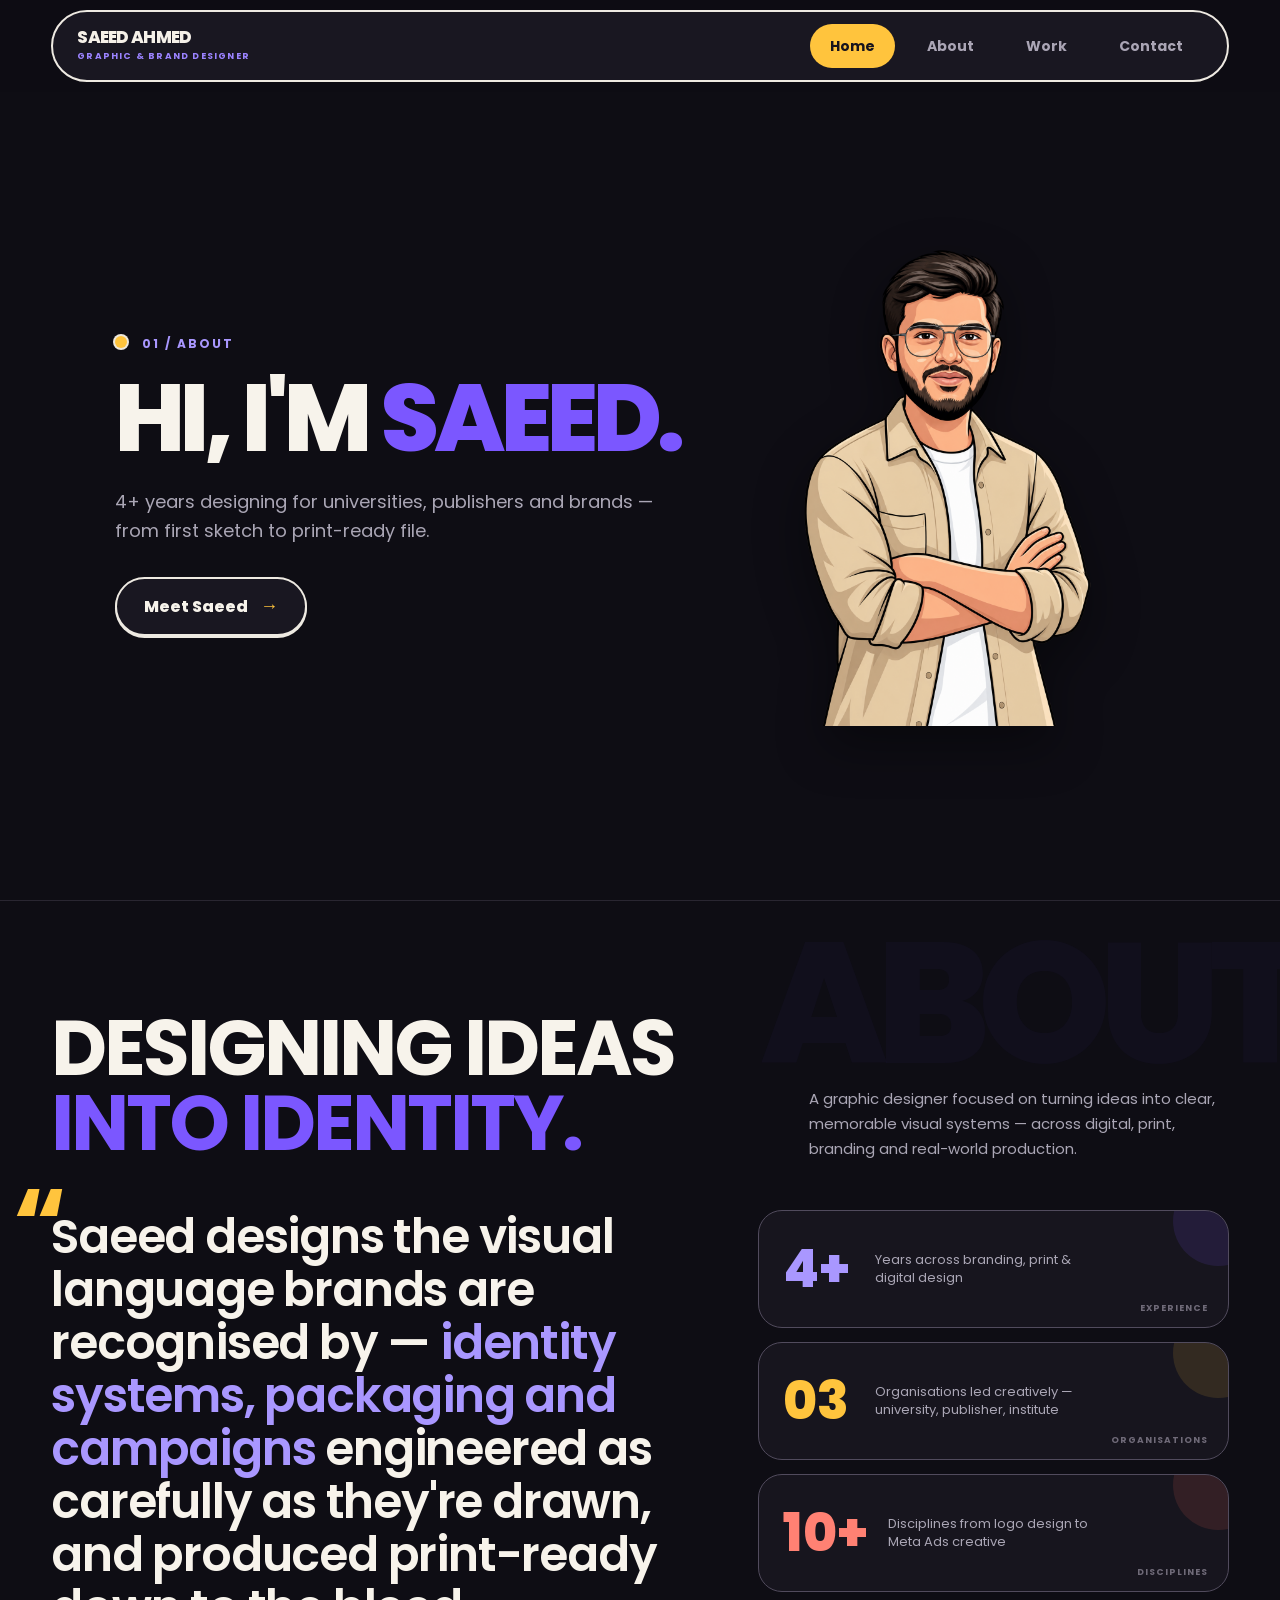
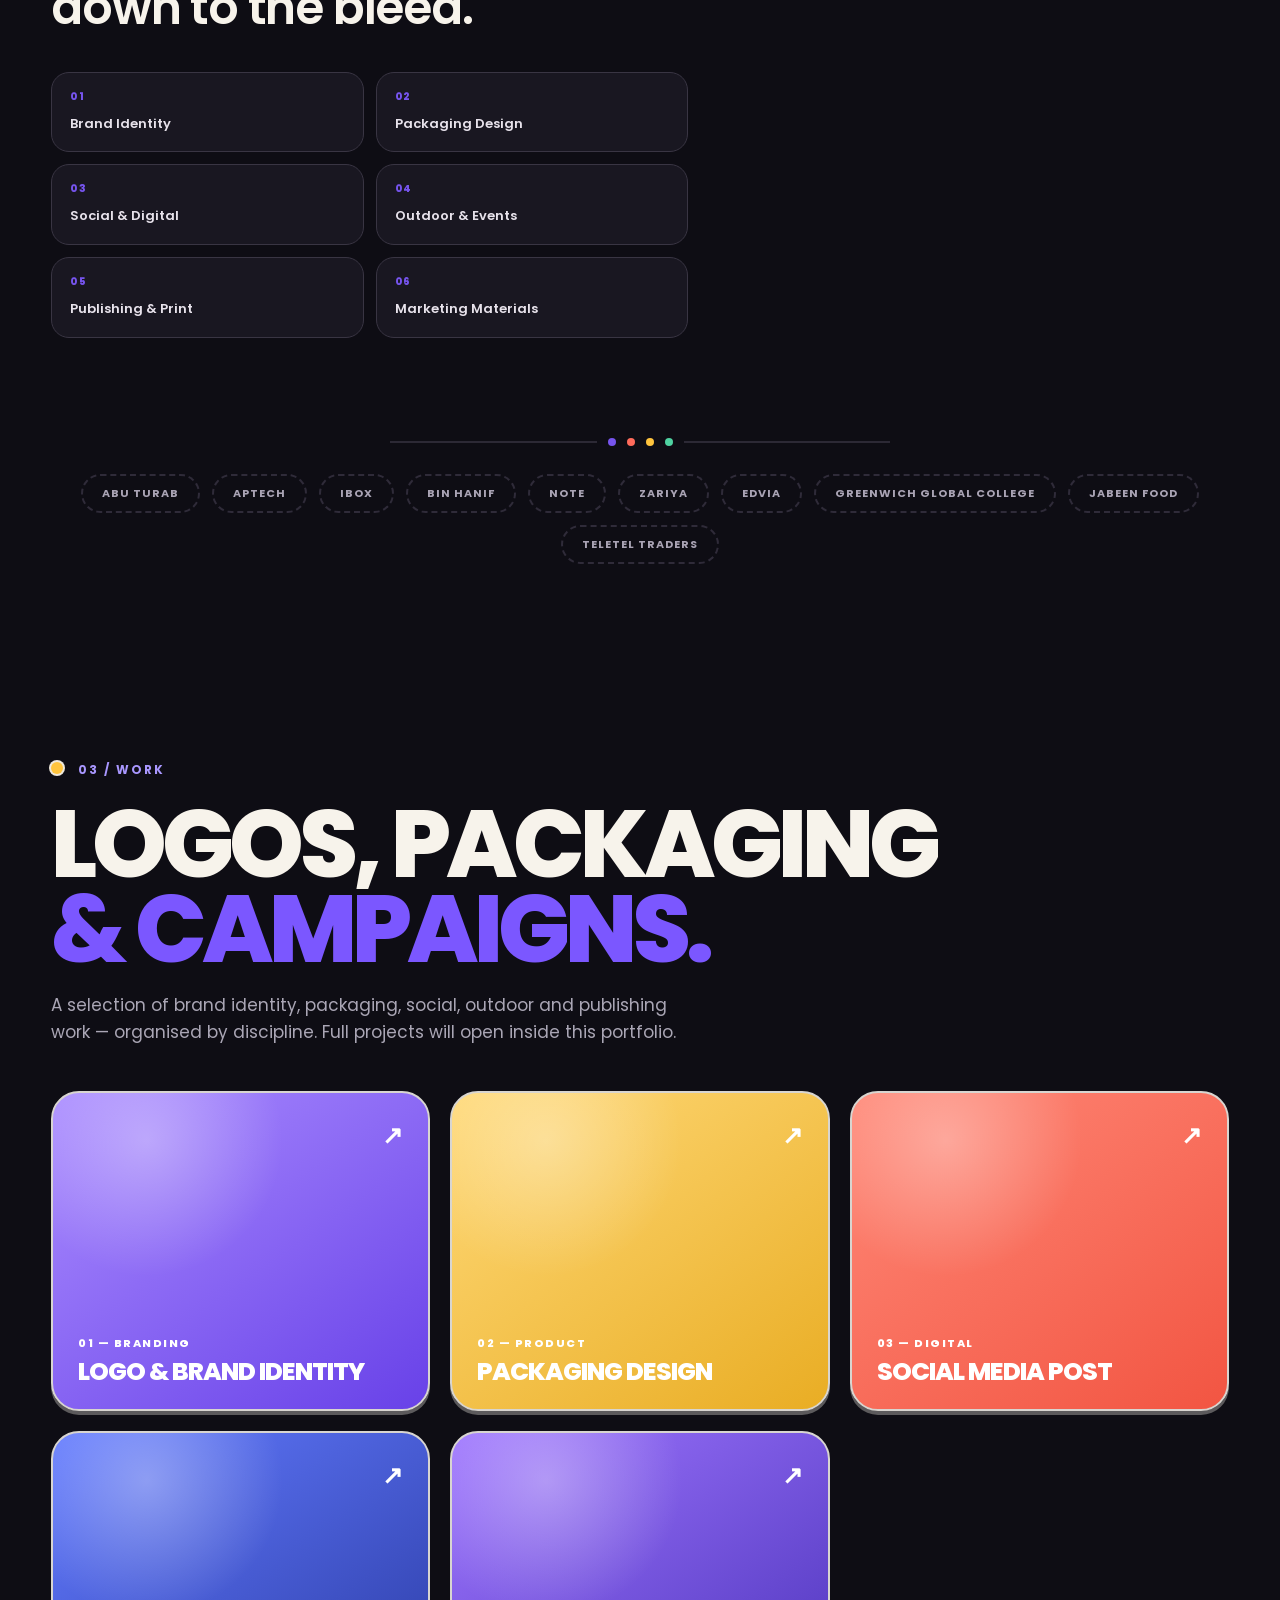
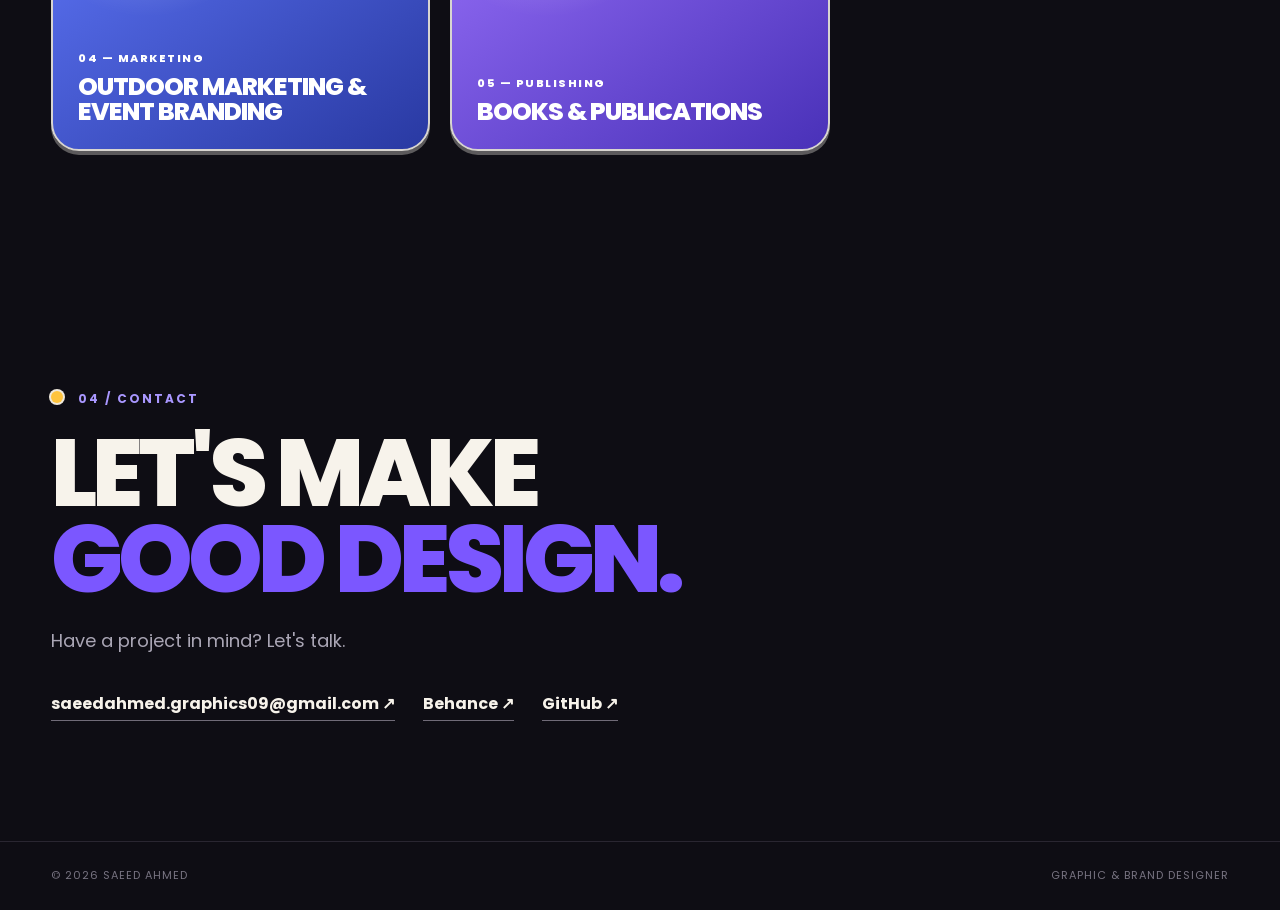
==== commit 382e1930: "Remove showcase section from homepage" ====
--- a/index.html
+++ b/index.html
@@ -17,7 +17,6 @@
 <section class="about-intro"><div class="container"><div class="about-intro-top"><div><h2 class="about-intro-title">DESIGNING IDEAS<br><span>INTO IDENTITY.</span></h2></div><p class="about-intro-note">A graphic designer focused on turning ideas into clear, memorable visual systems — across digital, print, branding and real-world production.</p></div><div class="about-intro-grid"><div class="about-intro-copy"><p>Saeed designs the visual language brands are recognised by — <span>identity systems, packaging and campaigns</span> engineered as carefully as they're drawn, and produced print-ready down to the bleed.</p><div class="about-intro-services"><div class="about-service"><small>01</small><strong>Brand Identity</strong></div><div class="about-service"><small>02</small><strong>Packaging Design</strong></div><div class="about-service"><small>03</small><strong>Social &amp; Digital</strong></div><div class="about-service"><small>04</small><strong>Outdoor &amp; Events</strong></div><div class="about-service"><small>05</small><strong>Publishing &amp; Print</strong></div><div class="about-service"><small>06</small><strong>Marketing Materials</strong></div></div></div><div class="about-intro-stats"><div class="about-stat"><strong>4+</strong><span>Years across branding, print &amp; digital design</span><em>EXPERIENCE</em></div><div class="about-stat"><strong>03</strong><span>Organisations led creatively — university, publisher, institute</span><em>ORGANISATIONS</em></div><div class="about-stat"><strong>10+</strong><span>Disciplines from logo design to Meta Ads creative</span><em>DISCIPLINES</em></div></div></div></div></section>
 <div class="cmyk-divider"><span></span><i class="c"></i><i class="m"></i><i class="y"></i><i class="k"></i><span></span></div>
 <section class="brand-strip-wrap container"><div class="brand-strip"><span>ABU TURAB</span><span>APTECH</span><span>IBOX</span><span>BIN HANIF</span><span>NOTE</span><span>ZARIYA</span><span>EDVIA</span><span>GREENWICH GLOBAL COLLEGE</span><span>JABEEN FOOD</span><span>TELETEL TRADERS</span></div></section>
-<section class="showcase-section section"><div class="container"><div class="section-label"><i></i>02 / WHAT I DO</div><div class="showcase-head"><div><h2>FROM IDEA<br><span>TO FINAL.</span></h2></div><p>Creative work built around brand identity, packaging, social media, outdoor marketing, event branding and publishing — from the first concept to the final production-ready artwork.</p></div><div class="showcase-stage"><div class="showcase-copy"><div class="showcase-line"><strong>01</strong><span>Brand Identity &amp; Logo Design</span></div><div class="showcase-line"><strong>02</strong><span>Packaging Design</span></div><div class="showcase-line"><strong>03</strong><span>Social Media &amp; Digital Campaigns</span></div><div class="showcase-line"><strong>04</strong><span>Outdoor Marketing &amp; Event Branding</span></div><div class="showcase-line"><strong>05</strong><span>Publishing &amp; Print Production</span></div></div><div class="showcase-device"><div class="device-camera"></div><div class="device-screen"><div class="screen-top"><span>SAEED AHMED</span><span>PORTFOLIO / 2026</span></div><div class="screen-title">VISUAL<br><em>WORK.</em></div><div class="screen-cards"><span></span><span></span><span></span></div><div class="screen-footer">BRANDING · PACKAGING · DIGITAL · PRINT · PUBLISHING</div></div><div class="device-base"></div></div></div></div></div></section>
 <section id="work" class="section work-section"><div class="container"><div class="section-label"><i></i>03 / WORK</div><div class="work-head"><h2>LOGOS, PACKAGING<br><span>&amp; CAMPAIGNS.</span></h2><p>A selection of brand identity, packaging, social, outdoor and publishing work — organised by discipline. Full projects will open inside this portfolio.</p></div><div class="category-grid"><a href="category.html?type=branding" class="category-card purple"><small>01 — BRANDING</small><h3>LOGO &amp; BRAND IDENTITY</h3><b>↗</b></a><a href="category.html?type=packaging" class="category-card yellow"><small>02 — PRODUCT</small><h3>PACKAGING DESIGN</h3><b>↗</b></a><a href="category.html?type=social" class="category-card coral"><small>03 — DIGITAL</small><h3>SOCIAL MEDIA POST</h3><b>↗</b></a><a href="category.html?type=outdoor" class="category-card blue"><small>04 — MARKETING</small><h3>OUTDOOR MARKETING &amp; EVENT BRANDING</h3><b>↗</b></a><a href="category.html?type=publishing" class="category-card violet"><small>05 — PUBLISHING</small><h3>BOOKS &amp; PUBLICATIONS</h3><b>↗</b></a></div></div></section>
 <section id="contact" class="section contact container"><div class="section-label"><i></i>04 / CONTACT</div><h2>LET'S MAKE<br><span>GOOD DESIGN.</span></h2><p>Have a project in mind? Let's talk.</p><div class="contact-links"><a href="mailto:saeedahmed.graphics09@gmail.com">saeedahmed.graphics09@gmail.com ↗</a><a href="https://www.behance.net/saeed_graphics_09" target="_blank" rel="noreferrer">Behance ↗</a><a href="https://github.com/saeedahmed-09" target="_blank" rel="noreferrer">GitHub ↗</a></div></section>
 </main><footer><div class="container"><span>© 2026 SAEED AHMED</span><span>GRAPHIC &amp; BRAND DESIGNER</span></div></footer><script src="script.js"></script></body></html>
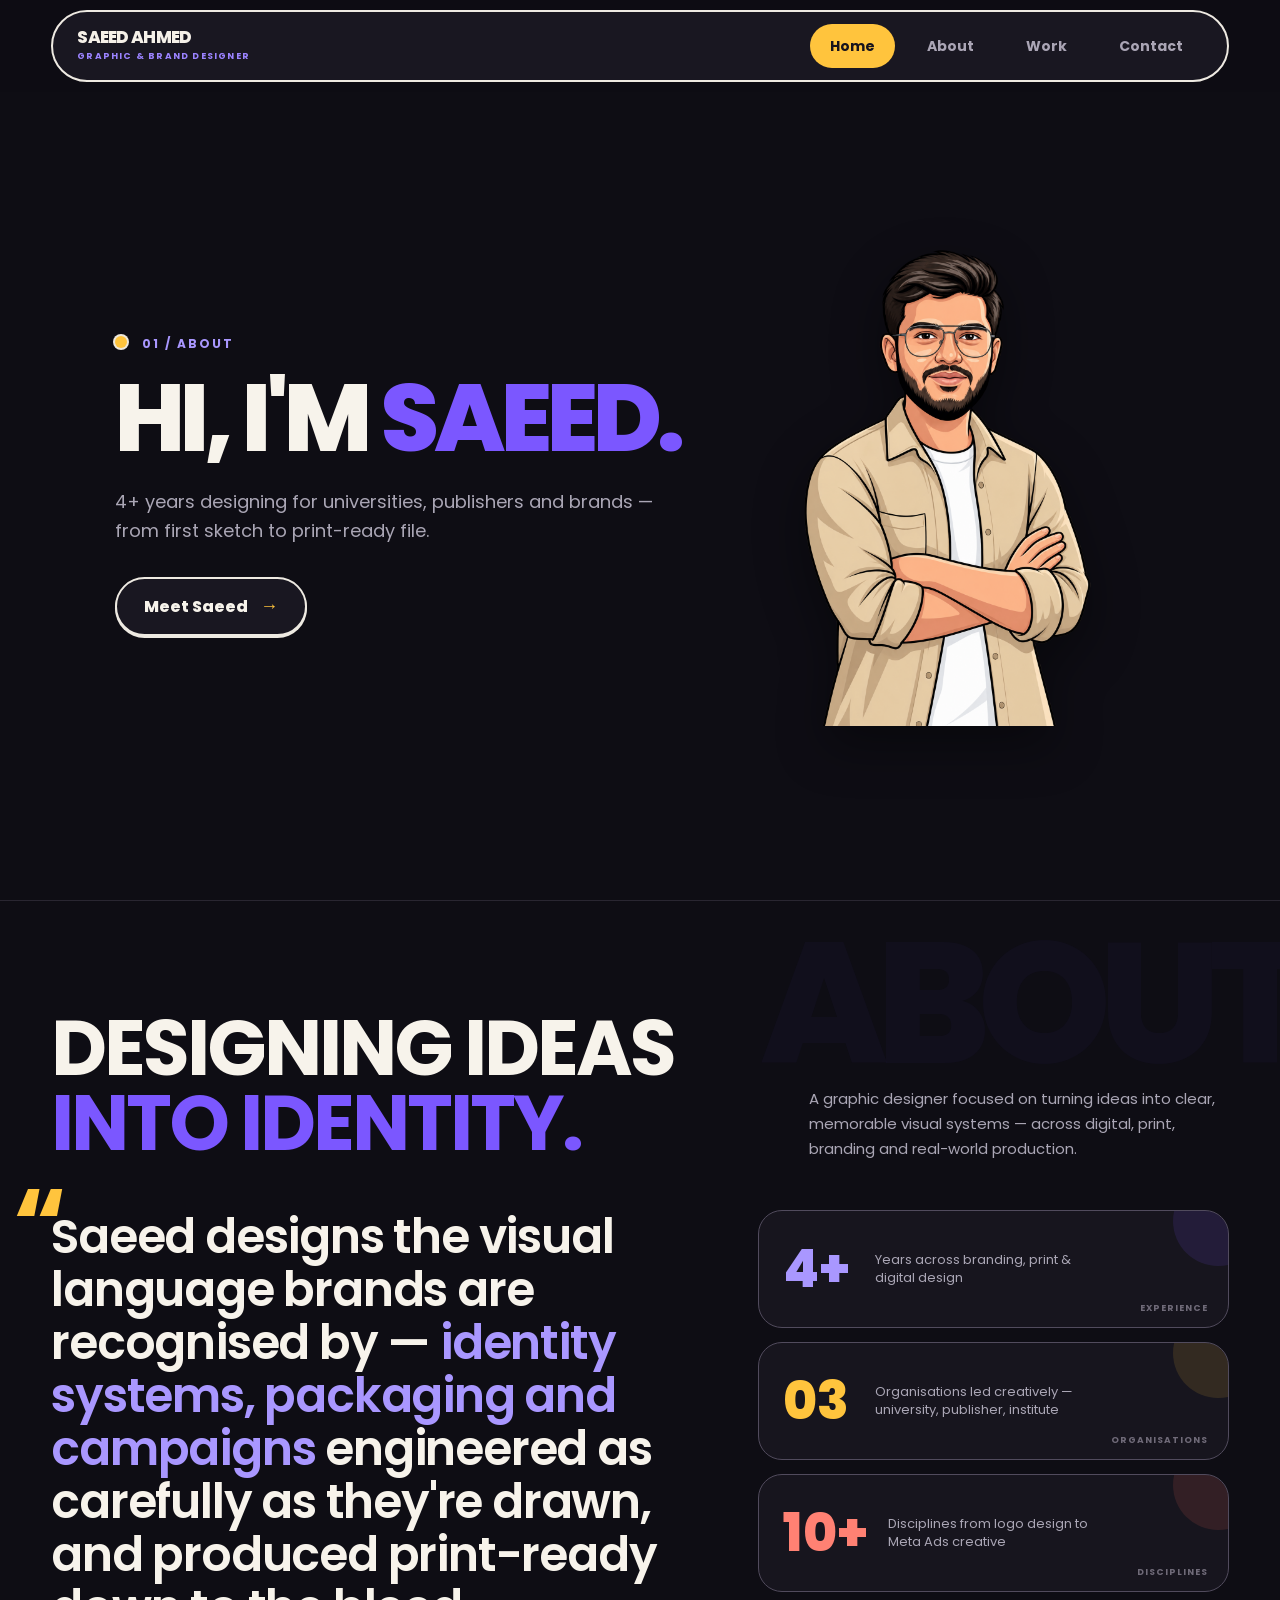
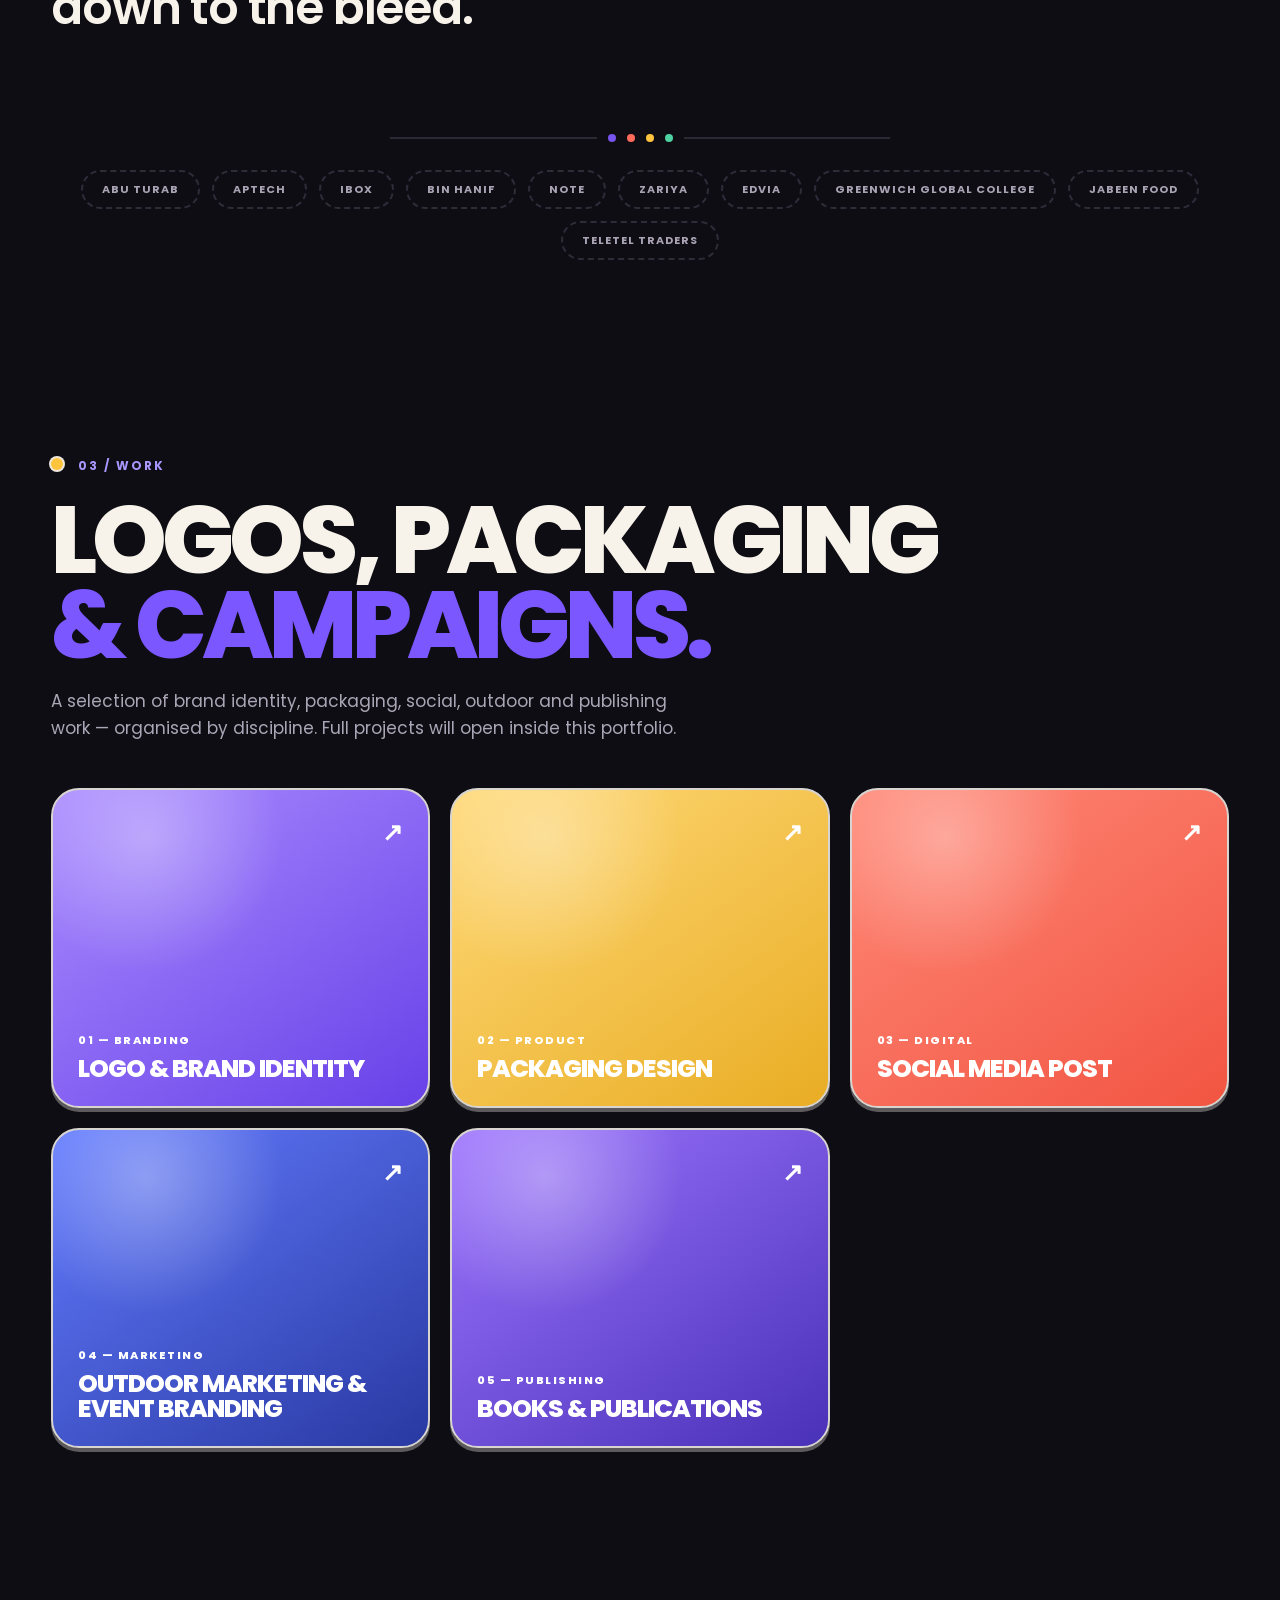
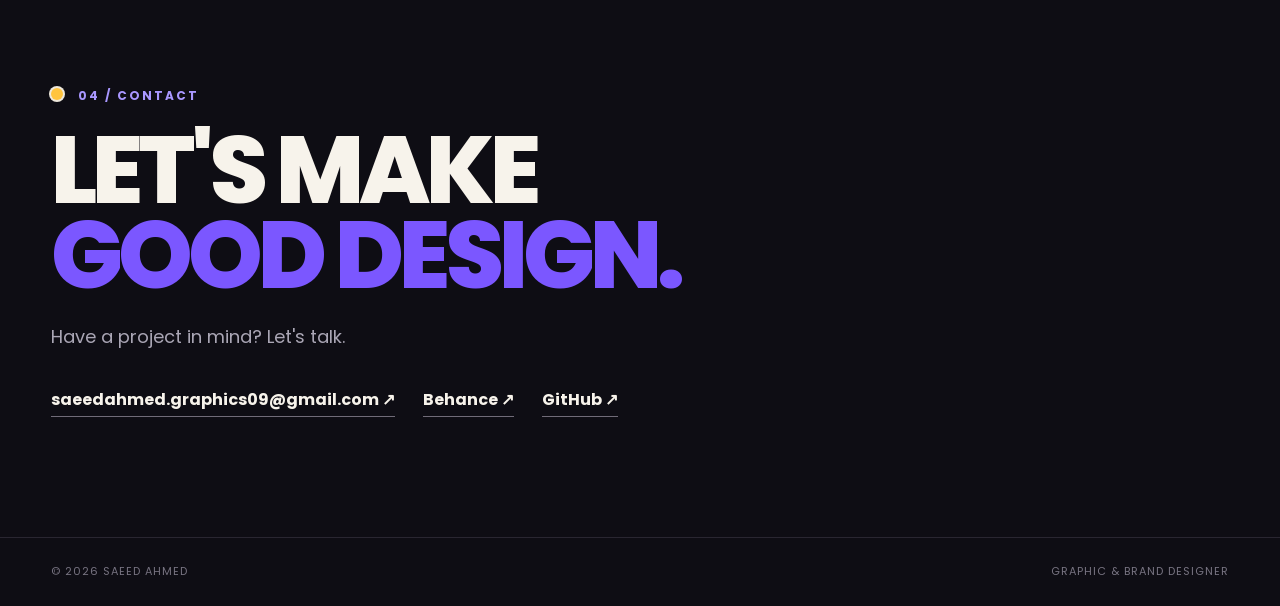
==== commit c3dcd2f2: "Remove services cards from About section" ====
--- a/index.html
+++ b/index.html
@@ -7,14 +7,14 @@
 <link rel="preconnect" href="https://fonts.googleapis.com"><link rel="preconnect" href="https://fonts.gstatic.com" crossorigin>
 <link href="https://fonts.googleapis.com/css2?family=Barlow+Condensed:wght@700;800&family=DM+Sans:wght@400;500;600;700;800&family=Space+Grotesk:wght@500;600;700&display=swap" rel="stylesheet"><link rel="stylesheet" href="style.css"><link rel="stylesheet" href="poppins.css">
 <style>
-.about-intro{padding:110px 0 100px;border-top:1px solid #292631;position:relative;overflow:hidden}.about-intro:before{content:'ABOUT';position:absolute;right:-20px;top:35px;font:800 170px/.8 'Poppins';letter-spacing:-12px;color:rgba(123,87,255,.035);pointer-events:none}.about-intro-top{display:flex;justify-content:space-between;align-items:flex-end;gap:40px;margin-bottom:48px}.about-intro-title{font:700 clamp(48px,6vw,82px)/.98 'Poppins';letter-spacing:-3px}.about-intro-title span{color:#7b57ff}.about-intro-note{max-width:420px;color:#aaa6b5;font-size:15px;line-height:1.65;font-weight:400}.about-intro-grid{display:grid;grid-template-columns:1.15fr .85fr;gap:70px;align-items:start}.about-intro-copy{position:relative}.about-intro-copy:before{content:'“';position:absolute;left:-38px;top:-35px;color:#ffc43d;font:700 100px/1 'Poppins'}.about-intro-copy p{font:600 clamp(30px,3.7vw,50px)/1.12 'Poppins';letter-spacing:-1.2px;max-width:720px;color:#f7f3eb}.about-intro-copy p span{color:#a997ff;font-weight:600}.about-intro-services{display:grid;grid-template-columns:1fr 1fr;gap:12px;margin-top:38px}.about-service{border:1px solid #393543;background:#191721;border-radius:18px;padding:16px 18px;transition:.25s}.about-service:hover{transform:translateY(-4px);border-color:#7654ed}.about-service small{display:block;color:#7654ed;font:800 10px 'Poppins';letter-spacing:1.4px;margin-bottom:5px}.about-service strong{font:600 13px 'Poppins';color:#e7e2eb}.about-intro-stats{display:flex;flex-direction:column;gap:14px}.about-stat{position:relative;min-height:118px;padding:23px 24px;border:1px solid #514b5d;border-radius:24px;background:#17151e;overflow:hidden;display:flex;align-items:center;gap:20px}.about-stat:after{content:'';position:absolute;width:90px;height:90px;border-radius:50%;right:-35px;top:-35px;background:#7b57ff;opacity:.12}.about-stat:nth-child(2):after{background:#ffc43d}.about-stat:nth-child(3):after{background:#ff6b5b}.about-stat strong{font:800 52px/.8 'Poppins';color:#f7f3eb;min-width:72px}.about-stat:nth-child(1) strong{color:#a997ff}.about-stat:nth-child(2) strong{color:#ffc43d}.about-stat:nth-child(3) strong{color:#ff8173}.about-stat span{color:#aaa6b5;font-size:13px;line-height:1.35;max-width:220px;font-weight:400}.about-stat em{position:absolute;right:20px;bottom:12px;font:700 9px 'Poppins';letter-spacing:1px;color:#6f6a78;font-style:normal}@media(max-width:800px){.about-intro{padding:80px 0}.about-intro-top,.about-intro-grid{grid-template-columns:1fr;display:grid;gap:28px}.about-intro-title{letter-spacing:-2px}.about-intro-copy:before{left:-8px}.about-intro-copy p{font-size:34px}.about-intro-services{grid-template-columns:1fr 1fr}}@media(max-width:500px){.about-intro-copy p{font-size:28px}.about-intro-services{grid-template-columns:1fr}.about-stat{min-height:100px}.about-stat strong{font-size:40px;min-width:58px}}
+.about-intro{padding:110px 0 100px;border-top:1px solid #292631;position:relative;overflow:hidden}.about-intro:before{content:'ABOUT';position:absolute;right:-20px;top:35px;font:800 170px/.8 'Poppins';letter-spacing:-12px;color:rgba(123,87,255,.035);pointer-events:none}.about-intro-top{display:flex;justify-content:space-between;align-items:flex-end;gap:40px;margin-bottom:48px}.about-intro-title{font:700 clamp(48px,6vw,82px)/.98 'Poppins';letter-spacing:-3px}.about-intro-title span{color:#7b57ff}.about-intro-note{max-width:420px;color:#aaa6b5;font-size:15px;line-height:1.65;font-weight:400}.about-intro-grid{display:grid;grid-template-columns:1.15fr .85fr;gap:70px;align-items:start}.about-intro-copy{position:relative}.about-intro-copy:before{content:'“';position:absolute;left:-38px;top:-35px;color:#ffc43d;font:700 100px/1 'Poppins'}.about-intro-copy p{font:600 clamp(30px,3.7vw,50px)/1.12 'Poppins';letter-spacing:-1.2px;max-width:720px;color:#f7f3eb}.about-intro-copy p span{color:#a997ff;font-weight:600}.about-intro-stats{display:flex;flex-direction:column;gap:14px}.about-stat{position:relative;min-height:118px;padding:23px 24px;border:1px solid #514b5d;border-radius:24px;background:#17151e;overflow:hidden;display:flex;align-items:center;gap:20px}.about-stat:after{content:'';position:absolute;width:90px;height:90px;border-radius:50%;right:-35px;top:-35px;background:#7b57ff;opacity:.12}.about-stat:nth-child(2):after{background:#ffc43d}.about-stat:nth-child(3):after{background:#ff6b5b}.about-stat strong{font:800 52px/.8 'Poppins';color:#f7f3eb;min-width:72px}.about-stat:nth-child(1) strong{color:#a997ff}.about-stat:nth-child(2) strong{color:#ffc43d}.about-stat:nth-child(3) strong{color:#ff8173}.about-stat span{color:#aaa6b5;font-size:13px;line-height:1.35;max-width:220px;font-weight:400}.about-stat em{position:absolute;right:20px;bottom:12px;font:700 9px 'Poppins';letter-spacing:1px;color:#6f6a78;font-style:normal}@media(max-width:800px){.about-intro{padding:80px 0}.about-intro-top,.about-intro-grid{grid-template-columns:1fr;display:grid;gap:28px}.about-intro-title{letter-spacing:-2px}.about-intro-copy:before{left:-8px}.about-intro-copy p{font-size:34px}}@media(max-width:500px){.about-intro-copy p{font-size:28px}.about-stat{min-height:100px}.about-stat strong{font-size:40px;min-width:58px}}
 </style>
 </head>
 <body>
 <header class="site-header"><nav class="nav container"><a class="brand" href="#home"><strong>SAEED AHMED</strong><small>GRAPHIC &amp; BRAND DESIGNER</small></a><button class="menu-btn" aria-label="Open menu" aria-expanded="false">☰</button><div class="nav-links"><a class="active" href="#home">Home</a><a href="about.html">About</a><a href="#work">Work</a><a href="#contact">Contact</a></div></nav></header>
 <main>
 <section id="home" class="hero container"><div class="hero-copy"><div class="section-label"><i></i>01 / ABOUT</div><h1>HI, I'M <span>SAEED.</span></h1><p class="intro">4+ years designing for universities, publishers and brands —<br class="desktop"> from first sketch to print-ready file.</p><a class="hero-btn" href="about.html">Meet Saeed <b>→</b></a></div><div class="character-wrap"><img src="sv.png" alt="Saeed illustrated character" class="character-img"></div></section>
-<section class="about-intro"><div class="container"><div class="about-intro-top"><div><h2 class="about-intro-title">DESIGNING IDEAS<br><span>INTO IDENTITY.</span></h2></div><p class="about-intro-note">A graphic designer focused on turning ideas into clear, memorable visual systems — across digital, print, branding and real-world production.</p></div><div class="about-intro-grid"><div class="about-intro-copy"><p>Saeed designs the visual language brands are recognised by — <span>identity systems, packaging and campaigns</span> engineered as carefully as they're drawn, and produced print-ready down to the bleed.</p><div class="about-intro-services"><div class="about-service"><small>01</small><strong>Brand Identity</strong></div><div class="about-service"><small>02</small><strong>Packaging Design</strong></div><div class="about-service"><small>03</small><strong>Social &amp; Digital</strong></div><div class="about-service"><small>04</small><strong>Outdoor &amp; Events</strong></div><div class="about-service"><small>05</small><strong>Publishing &amp; Print</strong></div><div class="about-service"><small>06</small><strong>Marketing Materials</strong></div></div></div><div class="about-intro-stats"><div class="about-stat"><strong>4+</strong><span>Years across branding, print &amp; digital design</span><em>EXPERIENCE</em></div><div class="about-stat"><strong>03</strong><span>Organisations led creatively — university, publisher, institute</span><em>ORGANISATIONS</em></div><div class="about-stat"><strong>10+</strong><span>Disciplines from logo design to Meta Ads creative</span><em>DISCIPLINES</em></div></div></div></div></section>
+<section class="about-intro"><div class="container"><div class="about-intro-top"><div><h2 class="about-intro-title">DESIGNING IDEAS<br><span>INTO IDENTITY.</span></h2></div><p class="about-intro-note">A graphic designer focused on turning ideas into clear, memorable visual systems — across digital, print, branding and real-world production.</p></div><div class="about-intro-grid"><div class="about-intro-copy"><p>Saeed designs the visual language brands are recognised by — <span>identity systems, packaging and campaigns</span> engineered as carefully as they're drawn, and produced print-ready down to the bleed.</p></div><div class="about-intro-stats"><div class="about-stat"><strong>4+</strong><span>Years across branding, print &amp; digital design</span><em>EXPERIENCE</em></div><div class="about-stat"><strong>03</strong><span>Organisations led creatively — university, publisher, institute</span><em>ORGANISATIONS</em></div><div class="about-stat"><strong>10+</strong><span>Disciplines from logo design to Meta Ads creative</span><em>DISCIPLINES</em></div></div></div></div></section>
 <div class="cmyk-divider"><span></span><i class="c"></i><i class="m"></i><i class="y"></i><i class="k"></i><span></span></div>
 <section class="brand-strip-wrap container"><div class="brand-strip"><span>ABU TURAB</span><span>APTECH</span><span>IBOX</span><span>BIN HANIF</span><span>NOTE</span><span>ZARIYA</span><span>EDVIA</span><span>GREENWICH GLOBAL COLLEGE</span><span>JABEEN FOOD</span><span>TELETEL TRADERS</span></div></section>
 <section id="work" class="section work-section"><div class="container"><div class="section-label"><i></i>03 / WORK</div><div class="work-head"><h2>LOGOS, PACKAGING<br><span>&amp; CAMPAIGNS.</span></h2><p>A selection of brand identity, packaging, social, outdoor and publishing work — organised by discipline. Full projects will open inside this portfolio.</p></div><div class="category-grid"><a href="category.html?type=branding" class="category-card purple"><small>01 — BRANDING</small><h3>LOGO &amp; BRAND IDENTITY</h3><b>↗</b></a><a href="category.html?type=packaging" class="category-card yellow"><small>02 — PRODUCT</small><h3>PACKAGING DESIGN</h3><b>↗</b></a><a href="category.html?type=social" class="category-card coral"><small>03 — DIGITAL</small><h3>SOCIAL MEDIA POST</h3><b>↗</b></a><a href="category.html?type=outdoor" class="category-card blue"><small>04 — MARKETING</small><h3>OUTDOOR MARKETING &amp; EVENT BRANDING</h3><b>↗</b></a><a href="category.html?type=publishing" class="category-card violet"><small>05 — PUBLISHING</small><h3>BOOKS &amp; PUBLICATIONS</h3><b>↗</b></a></div></div></section>
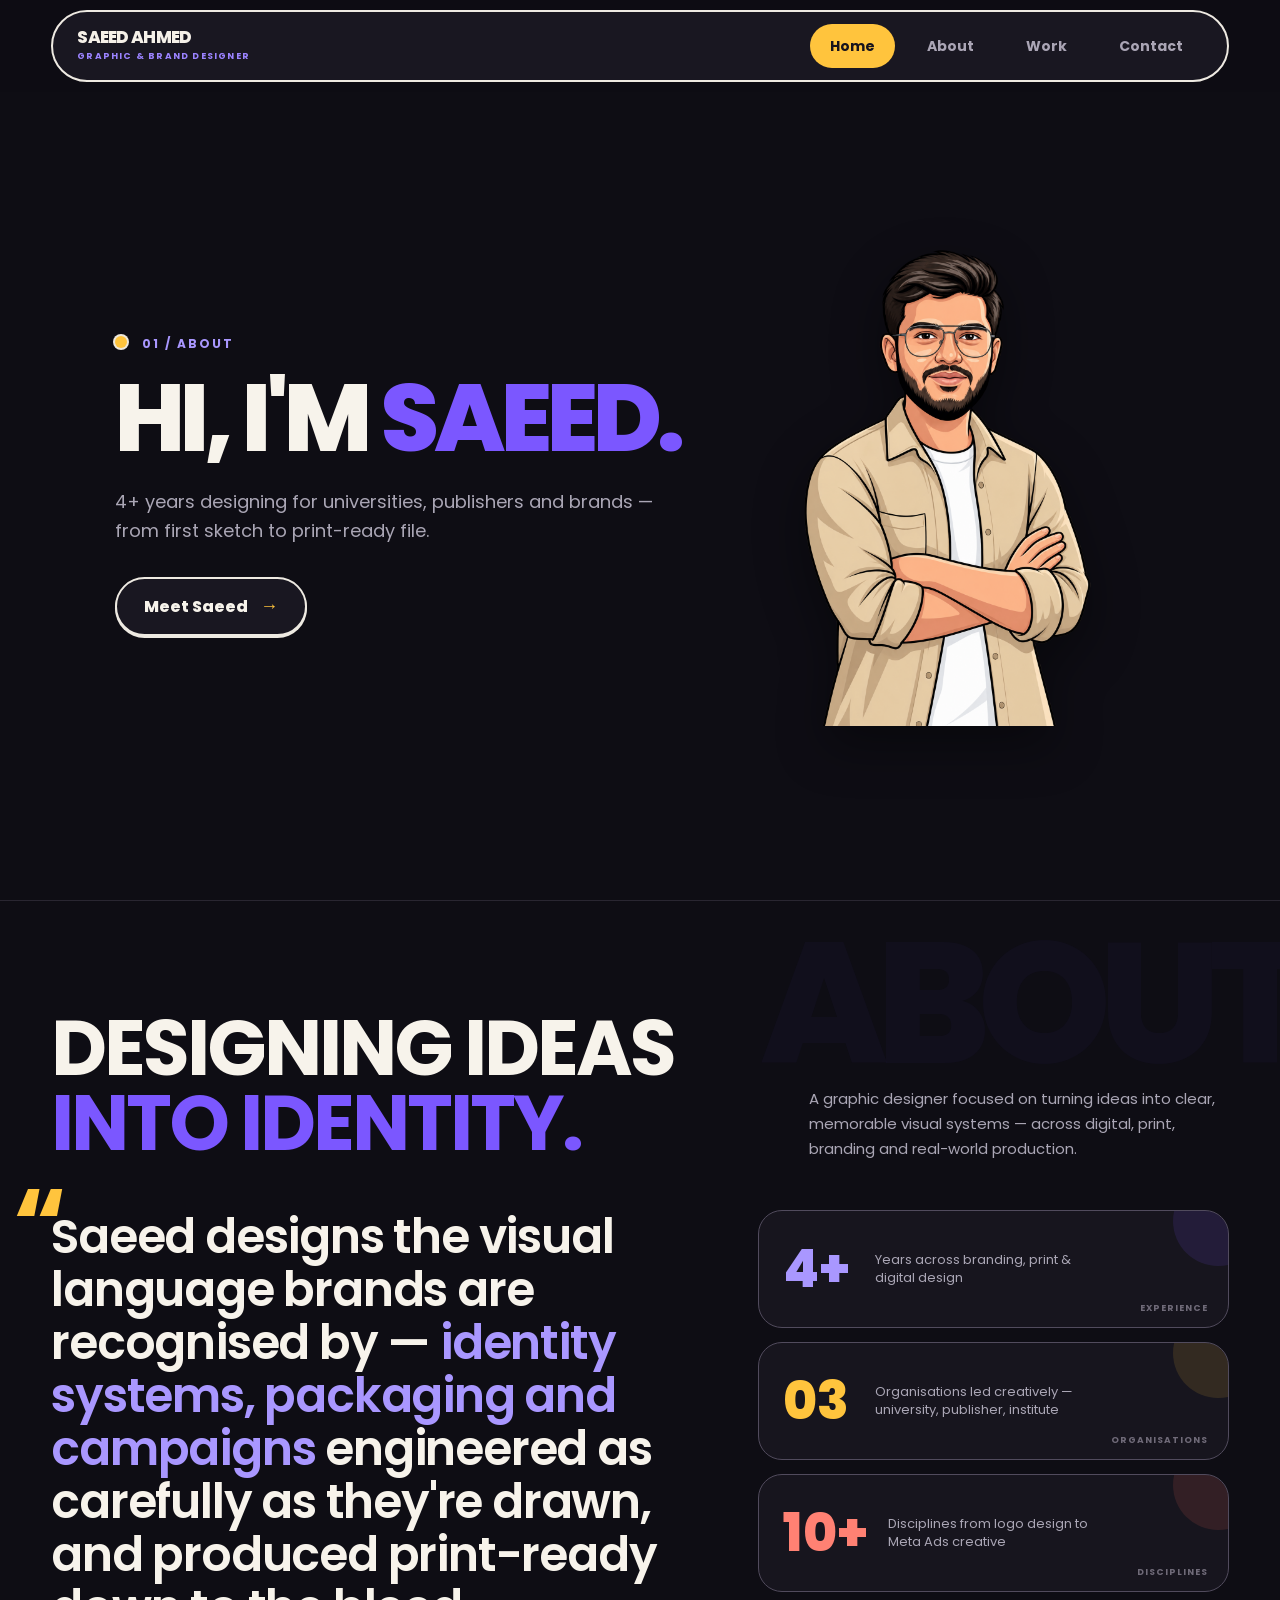
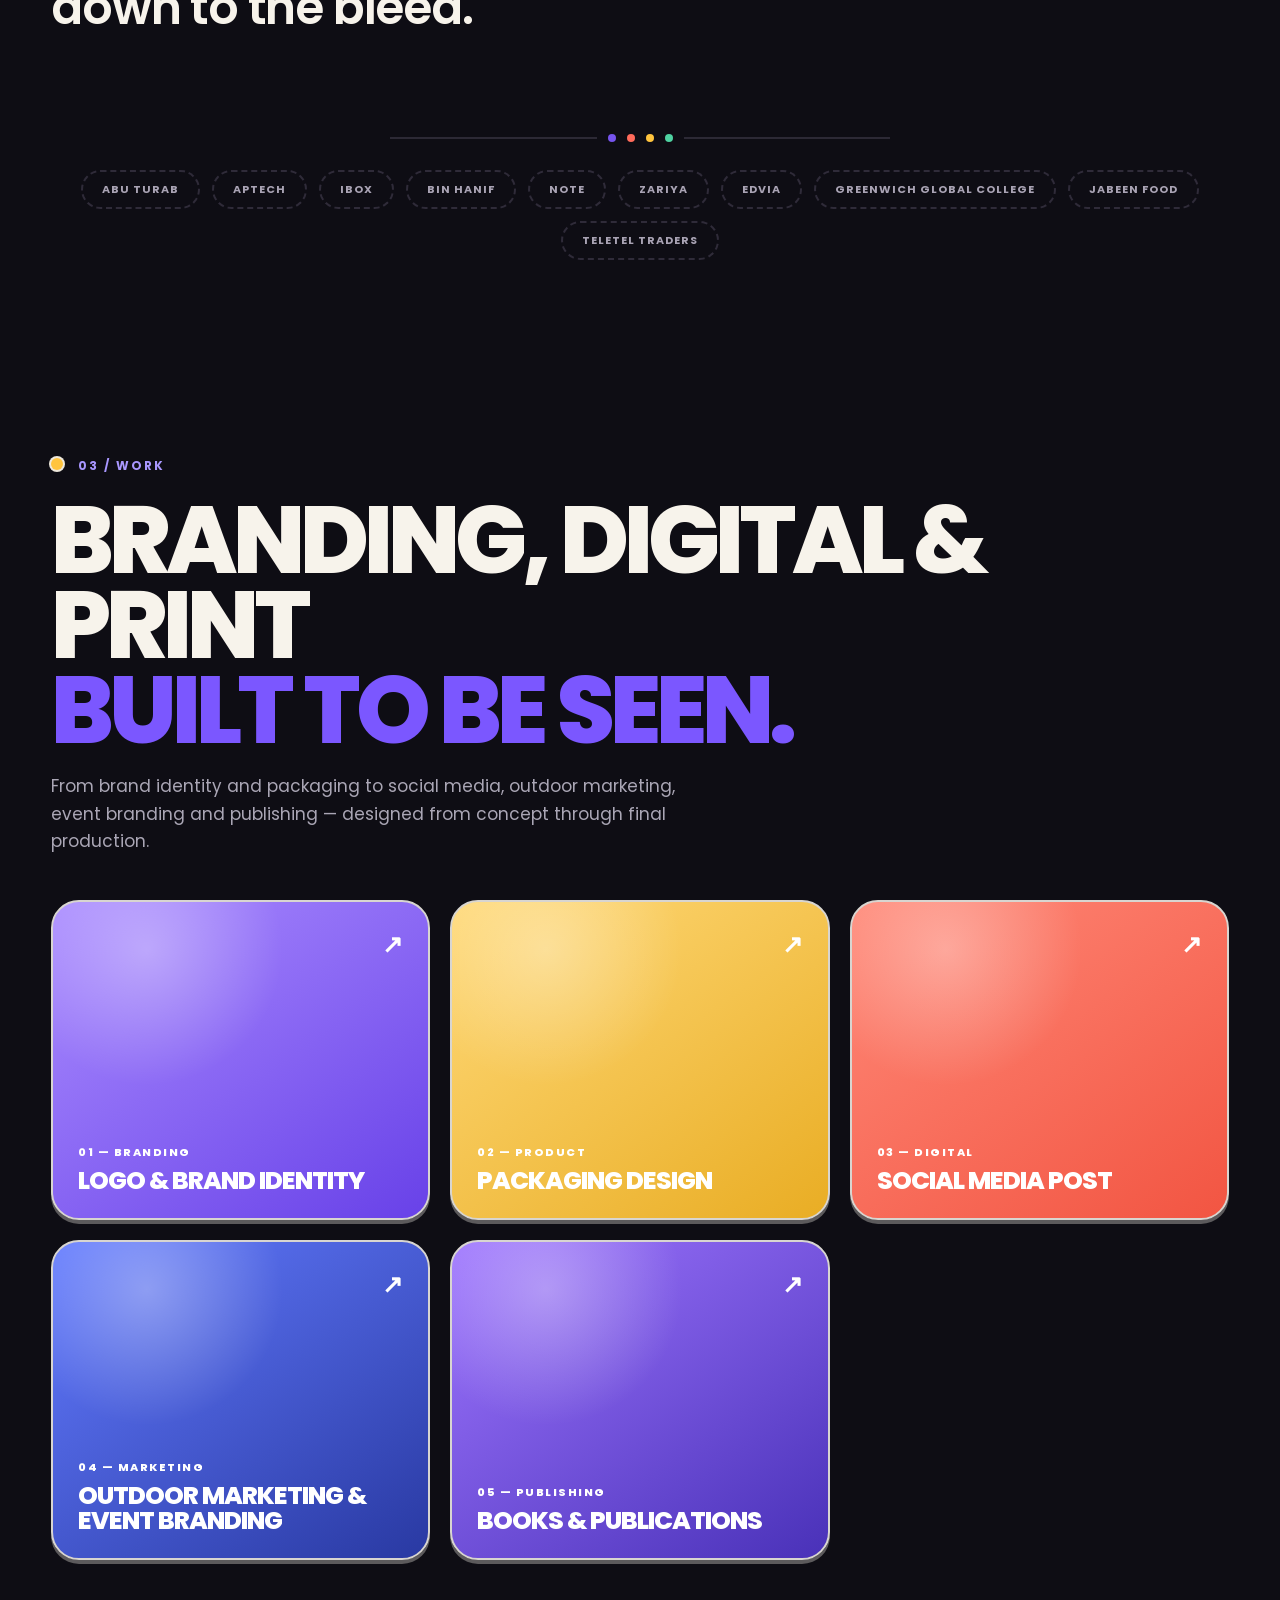
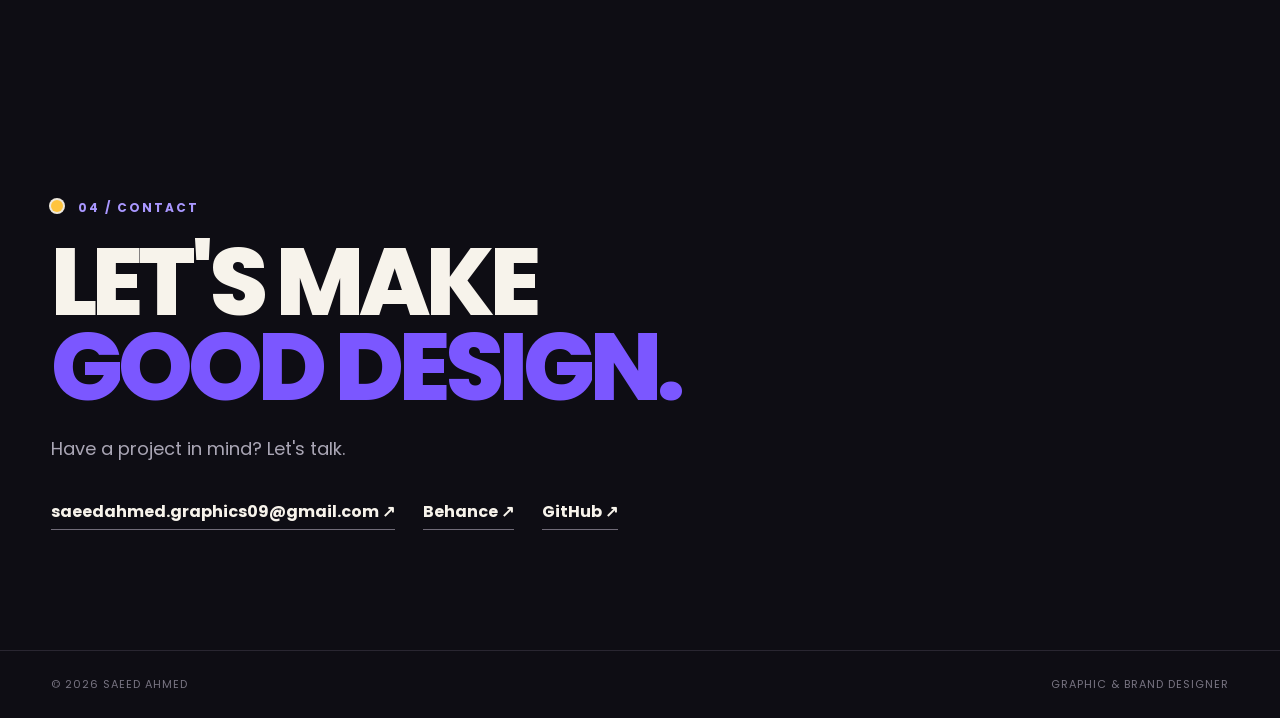
==== commit 3094005a: "Update work section heading to reflect Saeed's design services" ====
--- a/index.html
+++ b/index.html
@@ -5,7 +5,7 @@
 <meta name="description" content="Saeed Ahmed — Graphic & Brand Designer.">
 <title>Saeed Ahmed — Graphic & Brand Designer</title>
 <link rel="preconnect" href="https://fonts.googleapis.com"><link rel="preconnect" href="https://fonts.gstatic.com" crossorigin>
-<link href="https://fonts.googleapis.com/css2?family=Barlow+Condensed:wght@700;800&family=DM+Sans:wght@400;500;600;700;800&family=Space+Grotesk:wght@500;600;700&display=swap" rel="stylesheet"><link rel="stylesheet" href="style.css"><link rel="stylesheet" href="poppins.css">
+<link href="https://fonts.googleapis.com/css2?family=Barlow+Condensed:wght@700;800&family=DM+Sans:wght@400;500;600;700;800&family=Space+Grotesk:wght@500;600;700;800&display=swap" rel="stylesheet"><link rel="stylesheet" href="style.css"><link rel="stylesheet" href="poppins.css">
 <style>
 .about-intro{padding:110px 0 100px;border-top:1px solid #292631;position:relative;overflow:hidden}.about-intro:before{content:'ABOUT';position:absolute;right:-20px;top:35px;font:800 170px/.8 'Poppins';letter-spacing:-12px;color:rgba(123,87,255,.035);pointer-events:none}.about-intro-top{display:flex;justify-content:space-between;align-items:flex-end;gap:40px;margin-bottom:48px}.about-intro-title{font:700 clamp(48px,6vw,82px)/.98 'Poppins';letter-spacing:-3px}.about-intro-title span{color:#7b57ff}.about-intro-note{max-width:420px;color:#aaa6b5;font-size:15px;line-height:1.65;font-weight:400}.about-intro-grid{display:grid;grid-template-columns:1.15fr .85fr;gap:70px;align-items:start}.about-intro-copy{position:relative}.about-intro-copy:before{content:'“';position:absolute;left:-38px;top:-35px;color:#ffc43d;font:700 100px/1 'Poppins'}.about-intro-copy p{font:600 clamp(30px,3.7vw,50px)/1.12 'Poppins';letter-spacing:-1.2px;max-width:720px;color:#f7f3eb}.about-intro-copy p span{color:#a997ff;font-weight:600}.about-intro-stats{display:flex;flex-direction:column;gap:14px}.about-stat{position:relative;min-height:118px;padding:23px 24px;border:1px solid #514b5d;border-radius:24px;background:#17151e;overflow:hidden;display:flex;align-items:center;gap:20px}.about-stat:after{content:'';position:absolute;width:90px;height:90px;border-radius:50%;right:-35px;top:-35px;background:#7b57ff;opacity:.12}.about-stat:nth-child(2):after{background:#ffc43d}.about-stat:nth-child(3):after{background:#ff6b5b}.about-stat strong{font:800 52px/.8 'Poppins';color:#f7f3eb;min-width:72px}.about-stat:nth-child(1) strong{color:#a997ff}.about-stat:nth-child(2) strong{color:#ffc43d}.about-stat:nth-child(3) strong{color:#ff8173}.about-stat span{color:#aaa6b5;font-size:13px;line-height:1.35;max-width:220px;font-weight:400}.about-stat em{position:absolute;right:20px;bottom:12px;font:700 9px 'Poppins';letter-spacing:1px;color:#6f6a78;font-style:normal}@media(max-width:800px){.about-intro{padding:80px 0}.about-intro-top,.about-intro-grid{grid-template-columns:1fr;display:grid;gap:28px}.about-intro-title{letter-spacing:-2px}.about-intro-copy:before{left:-8px}.about-intro-copy p{font-size:34px}}@media(max-width:500px){.about-intro-copy p{font-size:28px}.about-stat{min-height:100px}.about-stat strong{font-size:40px;min-width:58px}}
 </style>
@@ -17,6 +17,6 @@
 <section class="about-intro"><div class="container"><div class="about-intro-top"><div><h2 class="about-intro-title">DESIGNING IDEAS<br><span>INTO IDENTITY.</span></h2></div><p class="about-intro-note">A graphic designer focused on turning ideas into clear, memorable visual systems — across digital, print, branding and real-world production.</p></div><div class="about-intro-grid"><div class="about-intro-copy"><p>Saeed designs the visual language brands are recognised by — <span>identity systems, packaging and campaigns</span> engineered as carefully as they're drawn, and produced print-ready down to the bleed.</p></div><div class="about-intro-stats"><div class="about-stat"><strong>4+</strong><span>Years across branding, print &amp; digital design</span><em>EXPERIENCE</em></div><div class="about-stat"><strong>03</strong><span>Organisations led creatively — university, publisher, institute</span><em>ORGANISATIONS</em></div><div class="about-stat"><strong>10+</strong><span>Disciplines from logo design to Meta Ads creative</span><em>DISCIPLINES</em></div></div></div></div></section>
 <div class="cmyk-divider"><span></span><i class="c"></i><i class="m"></i><i class="y"></i><i class="k"></i><span></span></div>
 <section class="brand-strip-wrap container"><div class="brand-strip"><span>ABU TURAB</span><span>APTECH</span><span>IBOX</span><span>BIN HANIF</span><span>NOTE</span><span>ZARIYA</span><span>EDVIA</span><span>GREENWICH GLOBAL COLLEGE</span><span>JABEEN FOOD</span><span>TELETEL TRADERS</span></div></section>
-<section id="work" class="section work-section"><div class="container"><div class="section-label"><i></i>03 / WORK</div><div class="work-head"><h2>LOGOS, PACKAGING<br><span>&amp; CAMPAIGNS.</span></h2><p>A selection of brand identity, packaging, social, outdoor and publishing work — organised by discipline. Full projects will open inside this portfolio.</p></div><div class="category-grid"><a href="category.html?type=branding" class="category-card purple"><small>01 — BRANDING</small><h3>LOGO &amp; BRAND IDENTITY</h3><b>↗</b></a><a href="category.html?type=packaging" class="category-card yellow"><small>02 — PRODUCT</small><h3>PACKAGING DESIGN</h3><b>↗</b></a><a href="category.html?type=social" class="category-card coral"><small>03 — DIGITAL</small><h3>SOCIAL MEDIA POST</h3><b>↗</b></a><a href="category.html?type=outdoor" class="category-card blue"><small>04 — MARKETING</small><h3>OUTDOOR MARKETING &amp; EVENT BRANDING</h3><b>↗</b></a><a href="category.html?type=publishing" class="category-card violet"><small>05 — PUBLISHING</small><h3>BOOKS &amp; PUBLICATIONS</h3><b>↗</b></a></div></div></section>
+<section id="work" class="section work-section"><div class="container"><div class="section-label"><i></i>03 / WORK</div><div class="work-head"><h2>BRANDING, DIGITAL &amp; PRINT<br><span>BUILT TO BE SEEN.</span></h2><p>From brand identity and packaging to social media, outdoor marketing, event branding and publishing — designed from concept through final production.</p></div><div class="category-grid"><a href="category.html?type=branding" class="category-card purple"><small>01 — BRANDING</small><h3>LOGO &amp; BRAND IDENTITY</h3><b>↗</b></a><a href="category.html?type=packaging" class="category-card yellow"><small>02 — PRODUCT</small><h3>PACKAGING DESIGN</h3><b>↗</b></a><a href="category.html?type=social" class="category-card coral"><small>03 — DIGITAL</small><h3>SOCIAL MEDIA POST</h3><b>↗</b></a><a href="category.html?type=outdoor" class="category-card blue"><small>04 — MARKETING</small><h3>OUTDOOR MARKETING &amp; EVENT BRANDING</h3><b>↗</b></a><a href="category.html?type=publishing" class="category-card violet"><small>05 — PUBLISHING</small><h3>BOOKS &amp; PUBLICATIONS</h3><b>↗</b></a></div></div></section>
 <section id="contact" class="section contact container"><div class="section-label"><i></i>04 / CONTACT</div><h2>LET'S MAKE<br><span>GOOD DESIGN.</span></h2><p>Have a project in mind? Let's talk.</p><div class="contact-links"><a href="mailto:saeedahmed.graphics09@gmail.com">saeedahmed.graphics09@gmail.com ↗</a><a href="https://www.behance.net/saeed_graphics_09" target="_blank" rel="noreferrer">Behance ↗</a><a href="https://github.com/saeedahmed-09" target="_blank" rel="noreferrer">GitHub ↗</a></div></section>
 </main><footer><div class="container"><span>© 2026 SAEED AHMED</span><span>GRAPHIC &amp; BRAND DESIGNER</span></div></footer><script src="script.js"></script></body></html>
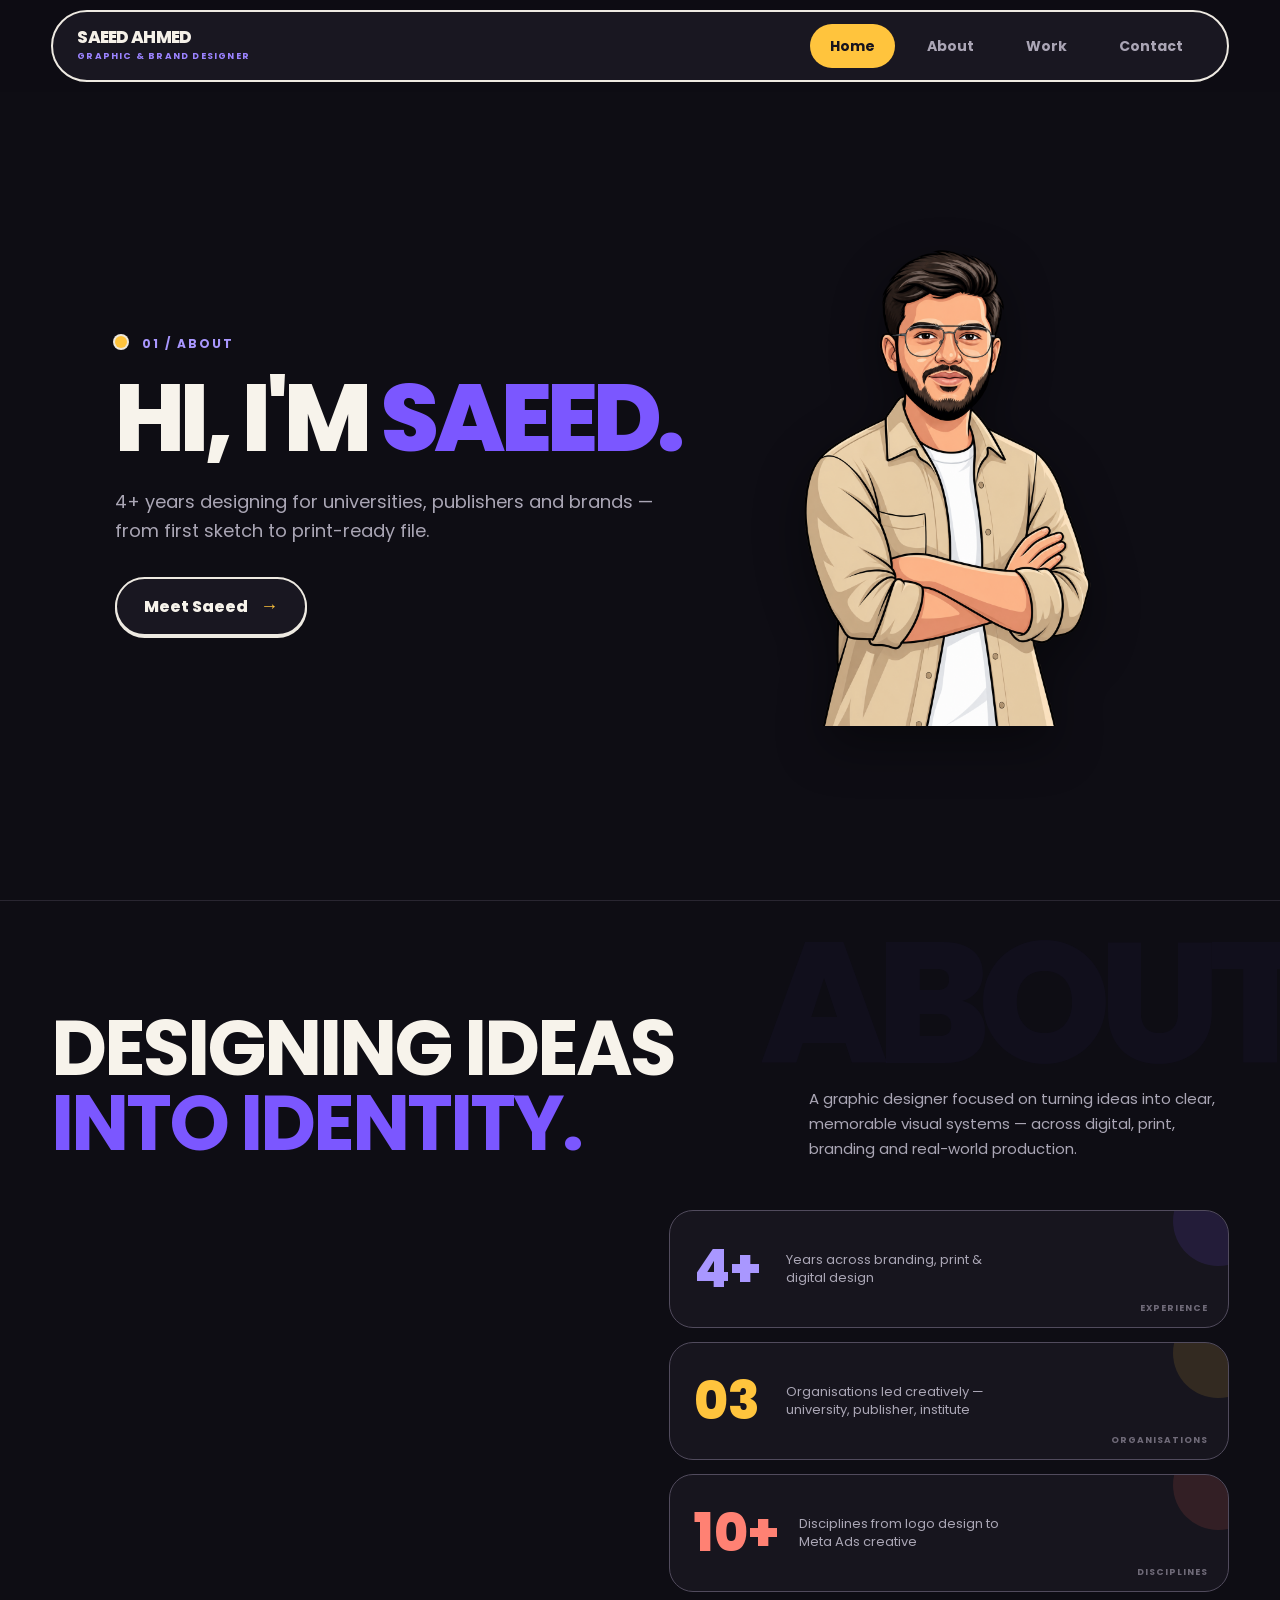
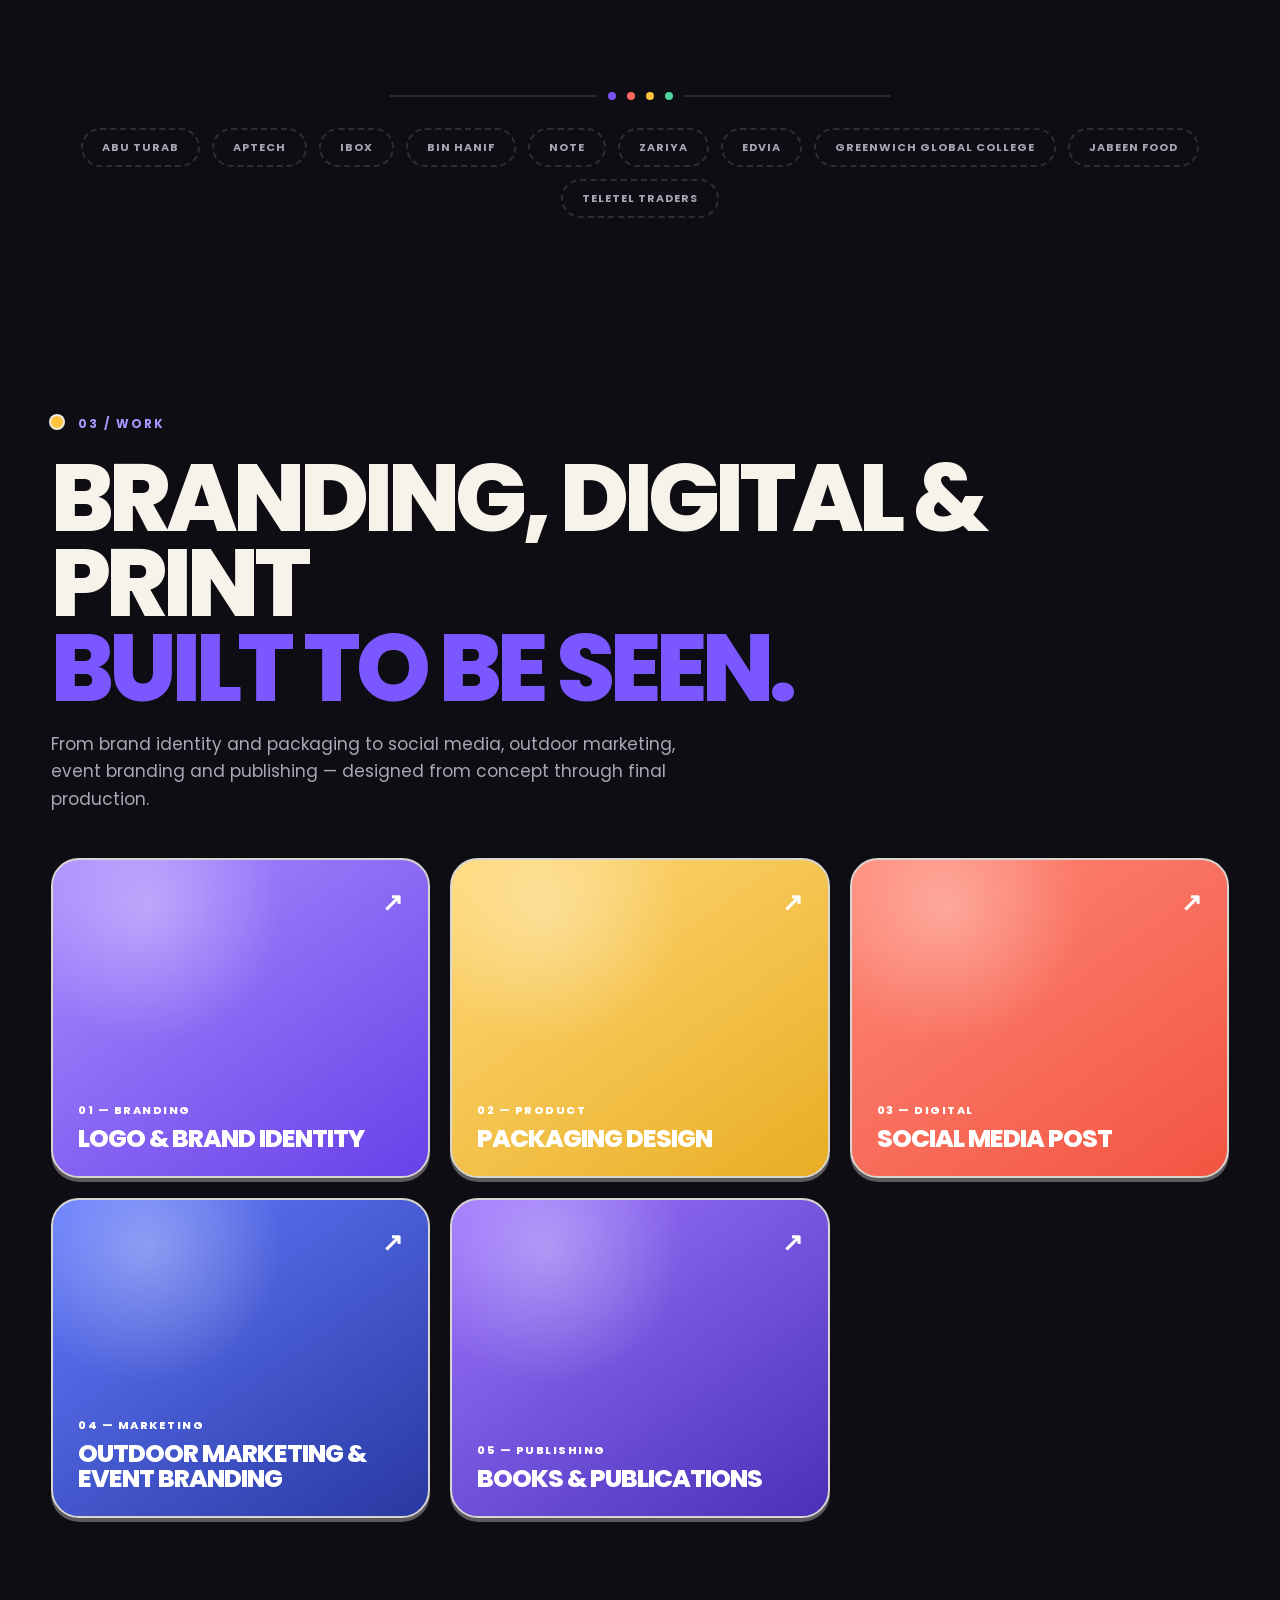
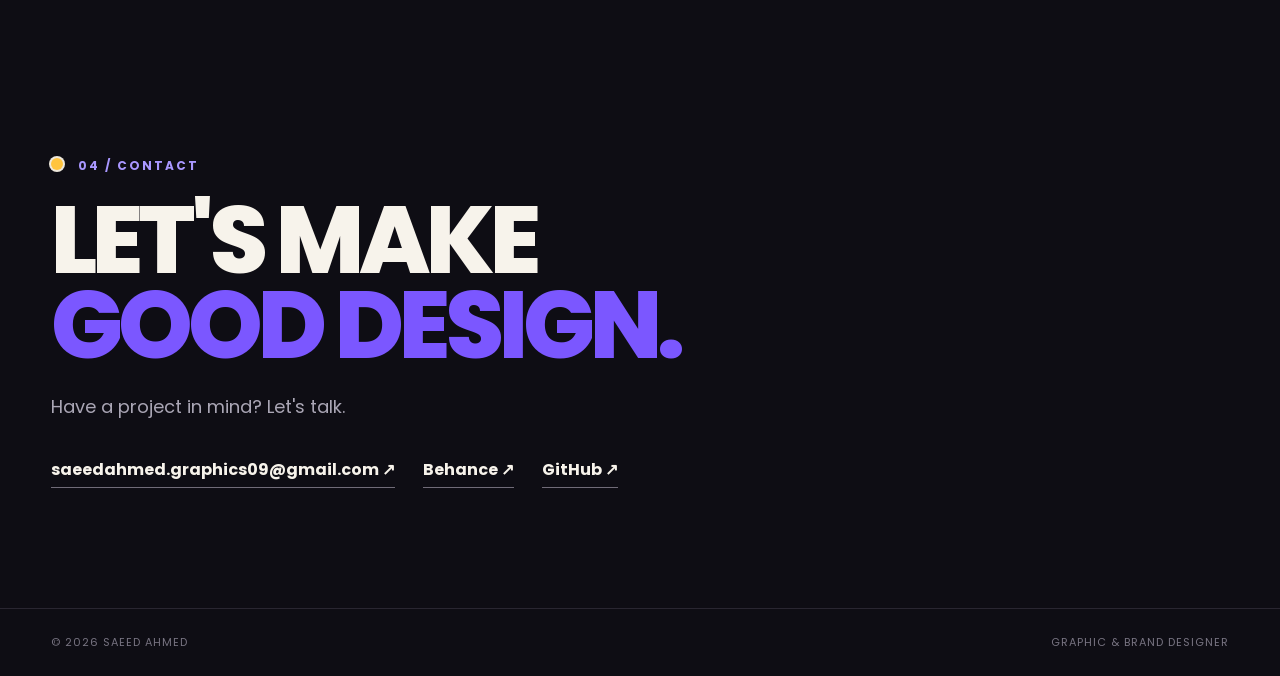
==== commit 9be661e4: "Remove homepage intro paragraph" ====
--- a/index.html
+++ b/index.html
@@ -7,14 +7,14 @@
 <link rel="preconnect" href="https://fonts.googleapis.com"><link rel="preconnect" href="https://fonts.gstatic.com" crossorigin>
 <link href="https://fonts.googleapis.com/css2?family=Barlow+Condensed:wght@700;800&family=DM+Sans:wght@400;500;600;700;800&family=Space+Grotesk:wght@500;600;700;800&display=swap" rel="stylesheet"><link rel="stylesheet" href="style.css"><link rel="stylesheet" href="poppins.css">
 <style>
-.about-intro{padding:110px 0 100px;border-top:1px solid #292631;position:relative;overflow:hidden}.about-intro:before{content:'ABOUT';position:absolute;right:-20px;top:35px;font:800 170px/.8 'Poppins';letter-spacing:-12px;color:rgba(123,87,255,.035);pointer-events:none}.about-intro-top{display:flex;justify-content:space-between;align-items:flex-end;gap:40px;margin-bottom:48px}.about-intro-title{font:700 clamp(48px,6vw,82px)/.98 'Poppins';letter-spacing:-3px}.about-intro-title span{color:#7b57ff}.about-intro-note{max-width:420px;color:#aaa6b5;font-size:15px;line-height:1.65;font-weight:400}.about-intro-grid{display:grid;grid-template-columns:1.15fr .85fr;gap:70px;align-items:start}.about-intro-copy{position:relative}.about-intro-copy:before{content:'“';position:absolute;left:-38px;top:-35px;color:#ffc43d;font:700 100px/1 'Poppins'}.about-intro-copy p{font:600 clamp(30px,3.7vw,50px)/1.12 'Poppins';letter-spacing:-1.2px;max-width:720px;color:#f7f3eb}.about-intro-copy p span{color:#a997ff;font-weight:600}.about-intro-stats{display:flex;flex-direction:column;gap:14px}.about-stat{position:relative;min-height:118px;padding:23px 24px;border:1px solid #514b5d;border-radius:24px;background:#17151e;overflow:hidden;display:flex;align-items:center;gap:20px}.about-stat:after{content:'';position:absolute;width:90px;height:90px;border-radius:50%;right:-35px;top:-35px;background:#7b57ff;opacity:.12}.about-stat:nth-child(2):after{background:#ffc43d}.about-stat:nth-child(3):after{background:#ff6b5b}.about-stat strong{font:800 52px/.8 'Poppins';color:#f7f3eb;min-width:72px}.about-stat:nth-child(1) strong{color:#a997ff}.about-stat:nth-child(2) strong{color:#ffc43d}.about-stat:nth-child(3) strong{color:#ff8173}.about-stat span{color:#aaa6b5;font-size:13px;line-height:1.35;max-width:220px;font-weight:400}.about-stat em{position:absolute;right:20px;bottom:12px;font:700 9px 'Poppins';letter-spacing:1px;color:#6f6a78;font-style:normal}@media(max-width:800px){.about-intro{padding:80px 0}.about-intro-top,.about-intro-grid{grid-template-columns:1fr;display:grid;gap:28px}.about-intro-title{letter-spacing:-2px}.about-intro-copy:before{left:-8px}.about-intro-copy p{font-size:34px}}@media(max-width:500px){.about-intro-copy p{font-size:28px}.about-stat{min-height:100px}.about-stat strong{font-size:40px;min-width:58px}}
+.about-intro{padding:110px 0 100px;border-top:1px solid #292631;position:relative;overflow:hidden}.about-intro:before{content:'ABOUT';position:absolute;right:-20px;top:35px;font:800 170px/.8 'Poppins';letter-spacing:-12px;color:rgba(123,87,255,.035);pointer-events:none}.about-intro-top{display:flex;justify-content:space-between;align-items:flex-end;gap:40px;margin-bottom:48px}.about-intro-title{font:700 clamp(48px,6vw,82px)/.98 'Poppins';letter-spacing:-3px}.about-intro-title span{color:#7b57ff}.about-intro-note{max-width:420px;color:#aaa6b5;font-size:15px;line-height:1.65;font-weight:400}.about-intro-grid{display:flex;justify-content:flex-end}.about-intro-stats{display:flex;flex-direction:column;gap:14px;width:min(560px,100%)}.about-stat{position:relative;min-height:118px;padding:23px 24px;border:1px solid #514b5d;border-radius:24px;background:#17151e;overflow:hidden;display:flex;align-items:center;gap:20px}.about-stat:after{content:'';position:absolute;width:90px;height:90px;border-radius:50%;right:-35px;top:-35px;background:#7b57ff;opacity:.12}.about-stat:nth-child(2):after{background:#ffc43d}.about-stat:nth-child(3):after{background:#ff6b5b}.about-stat strong{font:800 52px/.8 'Poppins';color:#f7f3eb;min-width:72px}.about-stat:nth-child(1) strong{color:#a997ff}.about-stat:nth-child(2) strong{color:#ffc43d}.about-stat:nth-child(3) strong{color:#ff8173}.about-stat span{color:#aaa6b5;font-size:13px;line-height:1.35;max-width:220px;font-weight:400}.about-stat em{position:absolute;right:20px;bottom:12px;font:700 9px 'Poppins';letter-spacing:1px;color:#6f6a78;font-style:normal}@media(max-width:800px){.about-intro{padding:80px 0}.about-intro-top{display:grid;gap:28px}.about-intro-title{letter-spacing:-2px}.about-intro-stats{width:100%}}@media(max-width:500px){.about-stat{min-height:100px}.about-stat strong{font-size:40px;min-width:58px}}
 </style>
 </head>
 <body>
 <header class="site-header"><nav class="nav container"><a class="brand" href="#home"><strong>SAEED AHMED</strong><small>GRAPHIC &amp; BRAND DESIGNER</small></a><button class="menu-btn" aria-label="Open menu" aria-expanded="false">☰</button><div class="nav-links"><a class="active" href="#home">Home</a><a href="about.html">About</a><a href="#work">Work</a><a href="#contact">Contact</a></div></nav></header>
 <main>
 <section id="home" class="hero container"><div class="hero-copy"><div class="section-label"><i></i>01 / ABOUT</div><h1>HI, I'M <span>SAEED.</span></h1><p class="intro">4+ years designing for universities, publishers and brands —<br class="desktop"> from first sketch to print-ready file.</p><a class="hero-btn" href="about.html">Meet Saeed <b>→</b></a></div><div class="character-wrap"><img src="sv.png" alt="Saeed illustrated character" class="character-img"></div></section>
-<section class="about-intro"><div class="container"><div class="about-intro-top"><div><h2 class="about-intro-title">DESIGNING IDEAS<br><span>INTO IDENTITY.</span></h2></div><p class="about-intro-note">A graphic designer focused on turning ideas into clear, memorable visual systems — across digital, print, branding and real-world production.</p></div><div class="about-intro-grid"><div class="about-intro-copy"><p>Saeed designs the visual language brands are recognised by — <span>identity systems, packaging and campaigns</span> engineered as carefully as they're drawn, and produced print-ready down to the bleed.</p></div><div class="about-intro-stats"><div class="about-stat"><strong>4+</strong><span>Years across branding, print &amp; digital design</span><em>EXPERIENCE</em></div><div class="about-stat"><strong>03</strong><span>Organisations led creatively — university, publisher, institute</span><em>ORGANISATIONS</em></div><div class="about-stat"><strong>10+</strong><span>Disciplines from logo design to Meta Ads creative</span><em>DISCIPLINES</em></div></div></div></div></section>
+<section class="about-intro"><div class="container"><div class="about-intro-top"><div><h2 class="about-intro-title">DESIGNING IDEAS<br><span>INTO IDENTITY.</span></h2></div><p class="about-intro-note">A graphic designer focused on turning ideas into clear, memorable visual systems — across digital, print, branding and real-world production.</p></div><div class="about-intro-grid"><div class="about-intro-stats"><div class="about-stat"><strong>4+</strong><span>Years across branding, print &amp; digital design</span><em>EXPERIENCE</em></div><div class="about-stat"><strong>03</strong><span>Organisations led creatively — university, publisher, institute</span><em>ORGANISATIONS</em></div><div class="about-stat"><strong>10+</strong><span>Disciplines from logo design to Meta Ads creative</span><em>DISCIPLINES</em></div></div></div></div></section>
 <div class="cmyk-divider"><span></span><i class="c"></i><i class="m"></i><i class="y"></i><i class="k"></i><span></span></div>
 <section class="brand-strip-wrap container"><div class="brand-strip"><span>ABU TURAB</span><span>APTECH</span><span>IBOX</span><span>BIN HANIF</span><span>NOTE</span><span>ZARIYA</span><span>EDVIA</span><span>GREENWICH GLOBAL COLLEGE</span><span>JABEEN FOOD</span><span>TELETEL TRADERS</span></div></section>
 <section id="work" class="section work-section"><div class="container"><div class="section-label"><i></i>03 / WORK</div><div class="work-head"><h2>BRANDING, DIGITAL &amp; PRINT<br><span>BUILT TO BE SEEN.</span></h2><p>From brand identity and packaging to social media, outdoor marketing, event branding and publishing — designed from concept through final production.</p></div><div class="category-grid"><a href="category.html?type=branding" class="category-card purple"><small>01 — BRANDING</small><h3>LOGO &amp; BRAND IDENTITY</h3><b>↗</b></a><a href="category.html?type=packaging" class="category-card yellow"><small>02 — PRODUCT</small><h3>PACKAGING DESIGN</h3><b>↗</b></a><a href="category.html?type=social" class="category-card coral"><small>03 — DIGITAL</small><h3>SOCIAL MEDIA POST</h3><b>↗</b></a><a href="category.html?type=outdoor" class="category-card blue"><small>04 — MARKETING</small><h3>OUTDOOR MARKETING &amp; EVENT BRANDING</h3><b>↗</b></a><a href="category.html?type=publishing" class="category-card violet"><small>05 — PUBLISHING</small><h3>BOOKS &amp; PUBLICATIONS</h3><b>↗</b></a></div></div></section>
--- a/poppins.css
+++ b/poppins.css
@@ -4,8 +4,8 @@
 
 .hero h1,h2,.about-hero h1,.about-section-title h2,.experience-item h3,.education-grid h3,.category-card h3,.preview-card h3,.showcase-head h2,.screen-title,.about-intro-title{font-family:'Poppins',sans-serif!important;font-weight:800}
 
-.about-intro-copy p{font-family:'Poppins',sans-serif!important;font-weight:600;line-height:1.12;letter-spacing:-1.2px}
-.about-intro-copy p span{font-weight:600}
+.about-intro-copy p{font-family:'Poppins',sans-serif!important;font-weight:500;font-size:clamp(24px,2.7vw,38px);line-height:1.18;letter-spacing:-.6px;color:#f7f3eb}
+.about-intro-copy p span{font-weight:500}
 .about-intro-title{font-weight:700!important;letter-spacing:-3px!important;line-height:.98!important}
 .about-intro-note{font-weight:400}
 .about-intro-top>.section-label{display:none}
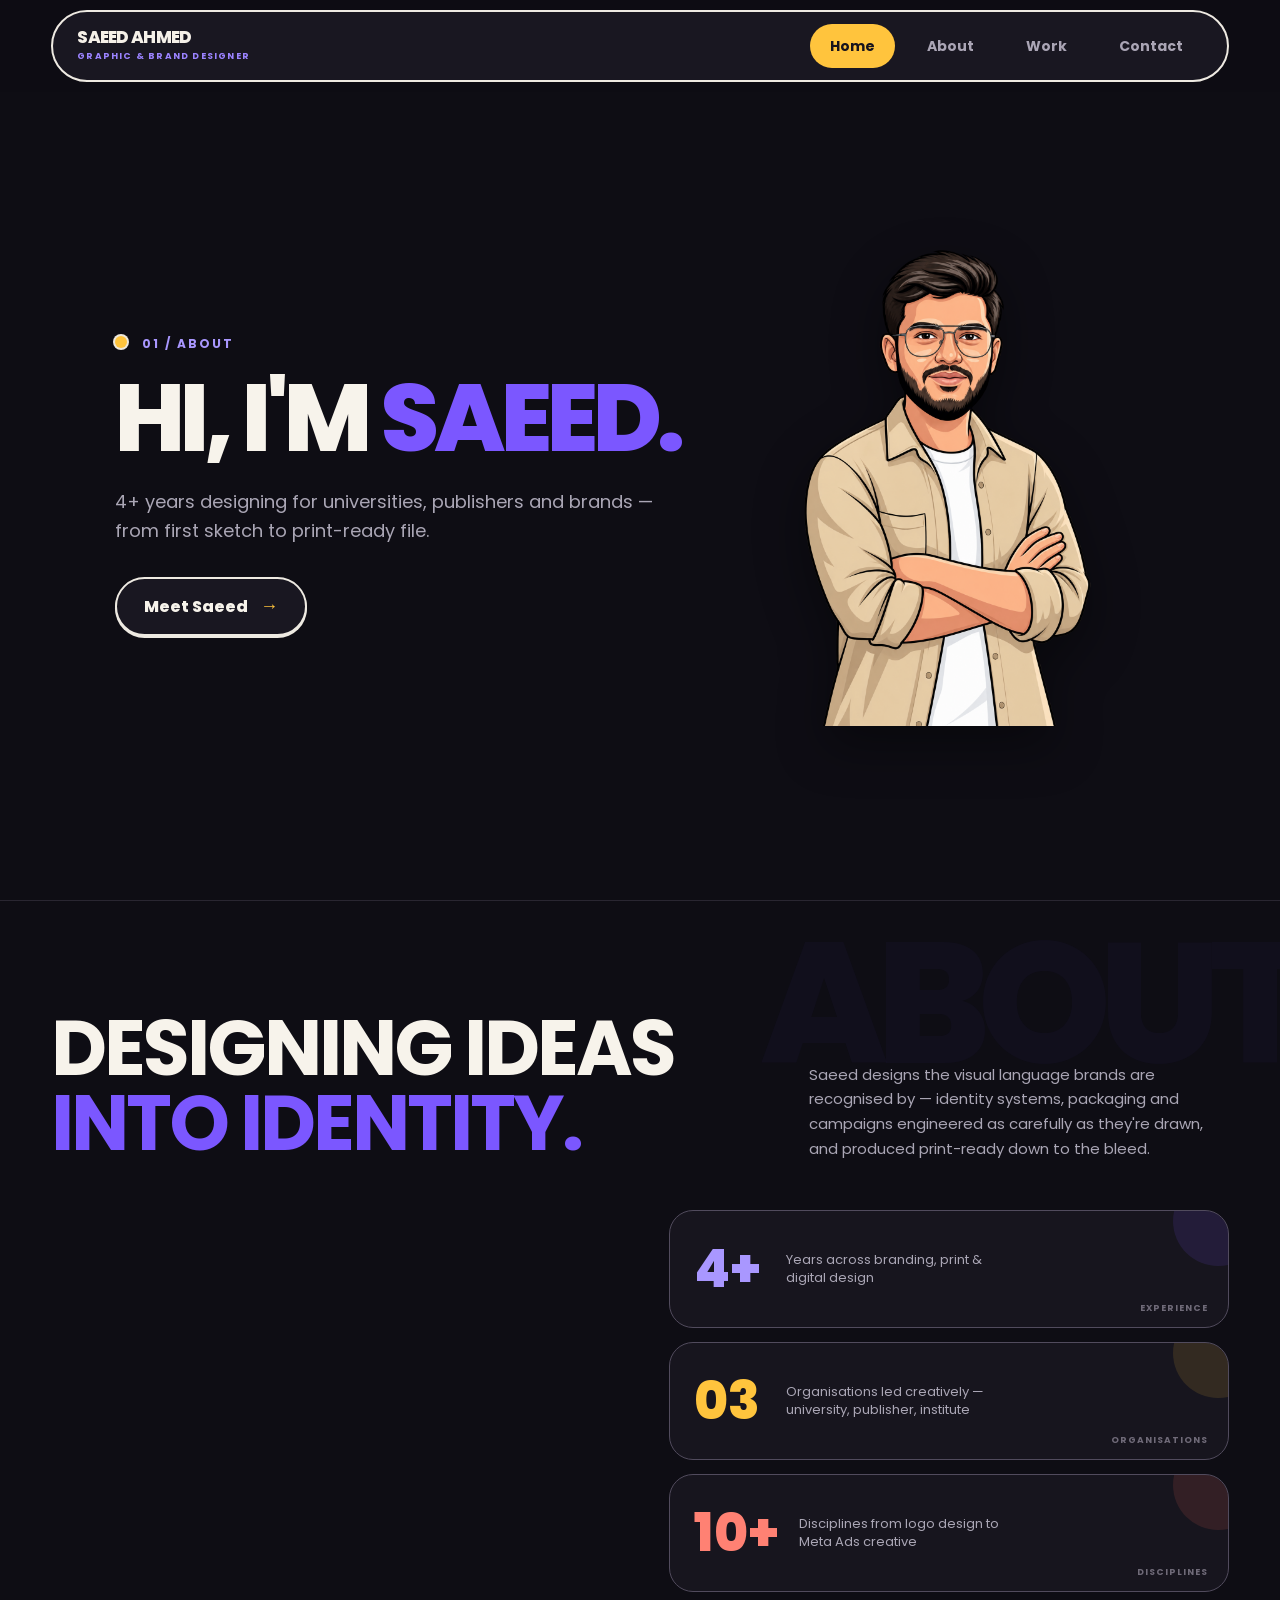
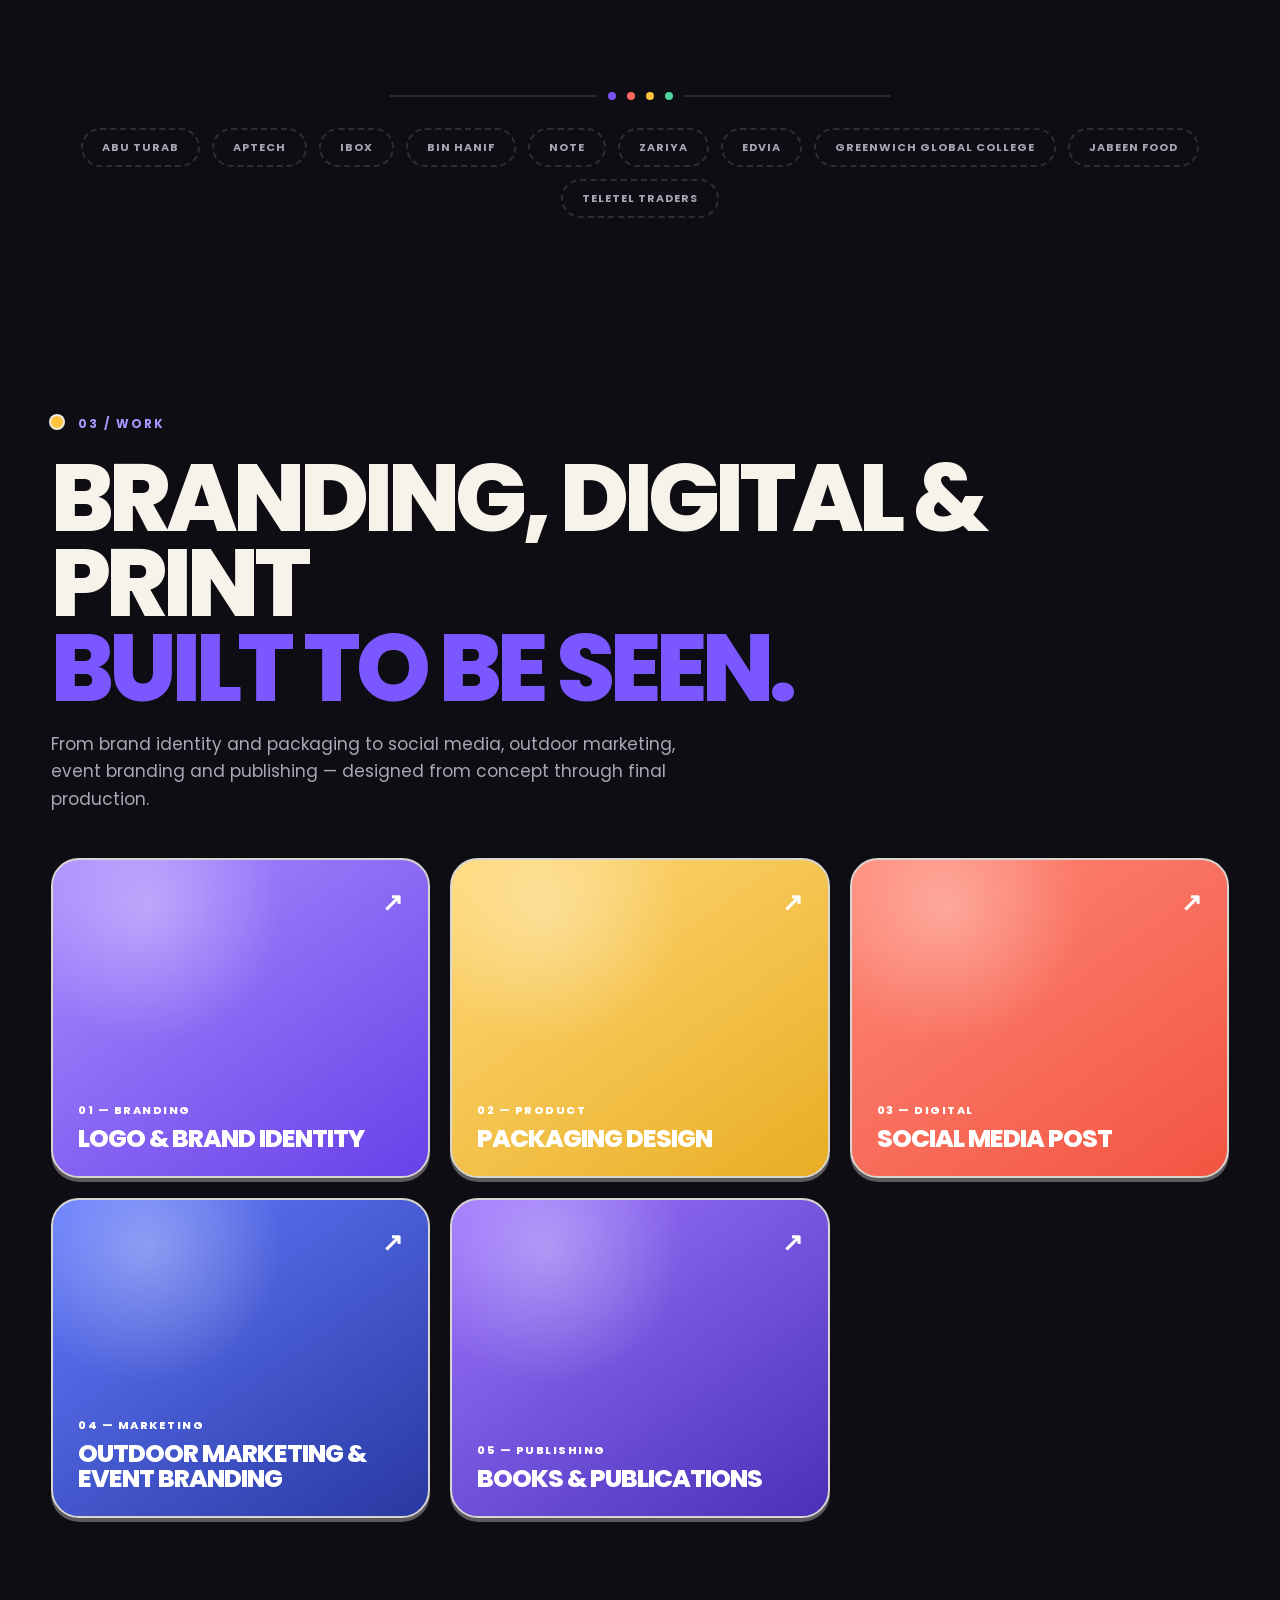
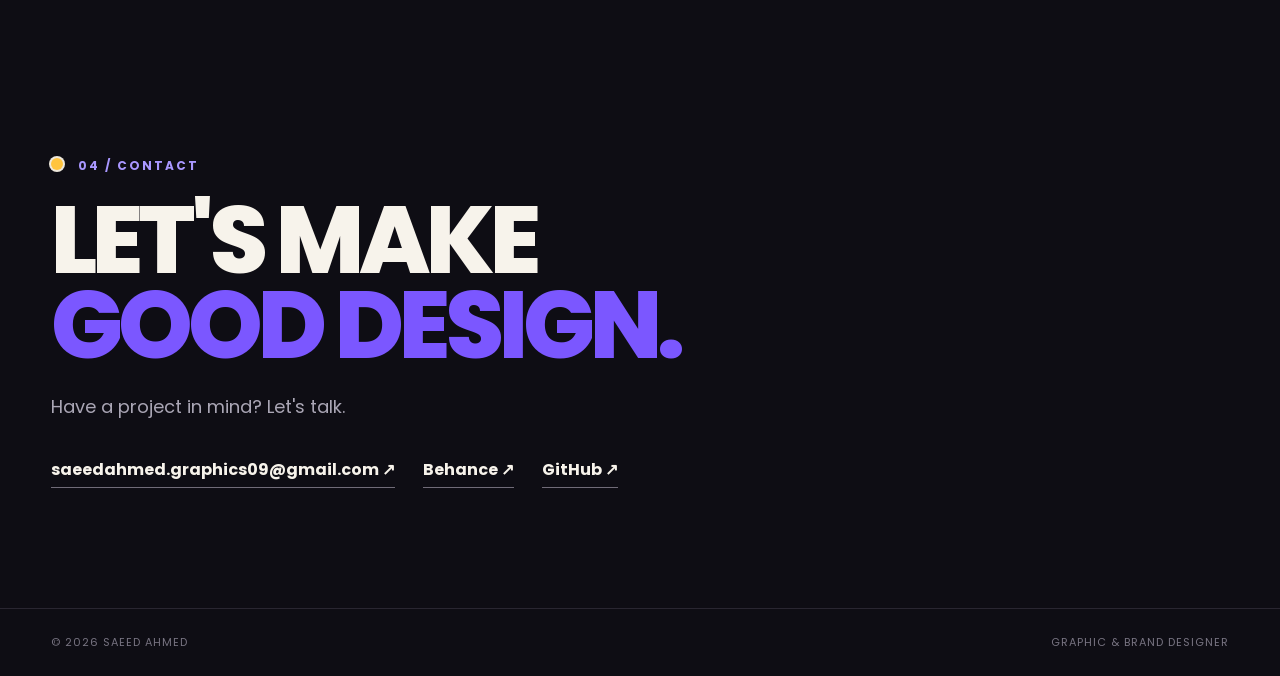
==== commit 7d6d13ad: "Restore portfolio intro text" ====
--- a/index.html
+++ b/index.html
@@ -14,7 +14,7 @@
 <header class="site-header"><nav class="nav container"><a class="brand" href="#home"><strong>SAEED AHMED</strong><small>GRAPHIC &amp; BRAND DESIGNER</small></a><button class="menu-btn" aria-label="Open menu" aria-expanded="false">☰</button><div class="nav-links"><a class="active" href="#home">Home</a><a href="about.html">About</a><a href="#work">Work</a><a href="#contact">Contact</a></div></nav></header>
 <main>
 <section id="home" class="hero container"><div class="hero-copy"><div class="section-label"><i></i>01 / ABOUT</div><h1>HI, I'M <span>SAEED.</span></h1><p class="intro">4+ years designing for universities, publishers and brands —<br class="desktop"> from first sketch to print-ready file.</p><a class="hero-btn" href="about.html">Meet Saeed <b>→</b></a></div><div class="character-wrap"><img src="sv.png" alt="Saeed illustrated character" class="character-img"></div></section>
-<section class="about-intro"><div class="container"><div class="about-intro-top"><div><h2 class="about-intro-title">DESIGNING IDEAS<br><span>INTO IDENTITY.</span></h2></div><p class="about-intro-note">A graphic designer focused on turning ideas into clear, memorable visual systems — across digital, print, branding and real-world production.</p></div><div class="about-intro-grid"><div class="about-intro-stats"><div class="about-stat"><strong>4+</strong><span>Years across branding, print &amp; digital design</span><em>EXPERIENCE</em></div><div class="about-stat"><strong>03</strong><span>Organisations led creatively — university, publisher, institute</span><em>ORGANISATIONS</em></div><div class="about-stat"><strong>10+</strong><span>Disciplines from logo design to Meta Ads creative</span><em>DISCIPLINES</em></div></div></div></div></section>
+<section class="about-intro"><div class="container"><div class="about-intro-top"><div><h2 class="about-intro-title">DESIGNING IDEAS<br><span>INTO IDENTITY.</span></h2></div><p class="about-intro-note">Saeed designs the visual language brands are recognised by — identity systems, packaging and campaigns engineered as carefully as they're drawn, and produced print-ready down to the bleed.</p></div><div class="about-intro-grid"><div class="about-intro-stats"><div class="about-stat"><strong>4+</strong><span>Years across branding, print &amp; digital design</span><em>EXPERIENCE</em></div><div class="about-stat"><strong>03</strong><span>Organisations led creatively — university, publisher, institute</span><em>ORGANISATIONS</em></div><div class="about-stat"><strong>10+</strong><span>Disciplines from logo design to Meta Ads creative</span><em>DISCIPLINES</em></div></div></div></div></section>
 <div class="cmyk-divider"><span></span><i class="c"></i><i class="m"></i><i class="y"></i><i class="k"></i><span></span></div>
 <section class="brand-strip-wrap container"><div class="brand-strip"><span>ABU TURAB</span><span>APTECH</span><span>IBOX</span><span>BIN HANIF</span><span>NOTE</span><span>ZARIYA</span><span>EDVIA</span><span>GREENWICH GLOBAL COLLEGE</span><span>JABEEN FOOD</span><span>TELETEL TRADERS</span></div></section>
 <section id="work" class="section work-section"><div class="container"><div class="section-label"><i></i>03 / WORK</div><div class="work-head"><h2>BRANDING, DIGITAL &amp; PRINT<br><span>BUILT TO BE SEEN.</span></h2><p>From brand identity and packaging to social media, outdoor marketing, event branding and publishing — designed from concept through final production.</p></div><div class="category-grid"><a href="category.html?type=branding" class="category-card purple"><small>01 — BRANDING</small><h3>LOGO &amp; BRAND IDENTITY</h3><b>↗</b></a><a href="category.html?type=packaging" class="category-card yellow"><small>02 — PRODUCT</small><h3>PACKAGING DESIGN</h3><b>↗</b></a><a href="category.html?type=social" class="category-card coral"><small>03 — DIGITAL</small><h3>SOCIAL MEDIA POST</h3><b>↗</b></a><a href="category.html?type=outdoor" class="category-card blue"><small>04 — MARKETING</small><h3>OUTDOOR MARKETING &amp; EVENT BRANDING</h3><b>↗</b></a><a href="category.html?type=publishing" class="category-card violet"><small>05 — PUBLISHING</small><h3>BOOKS &amp; PUBLICATIONS</h3><b>↗</b></a></div></div></section>
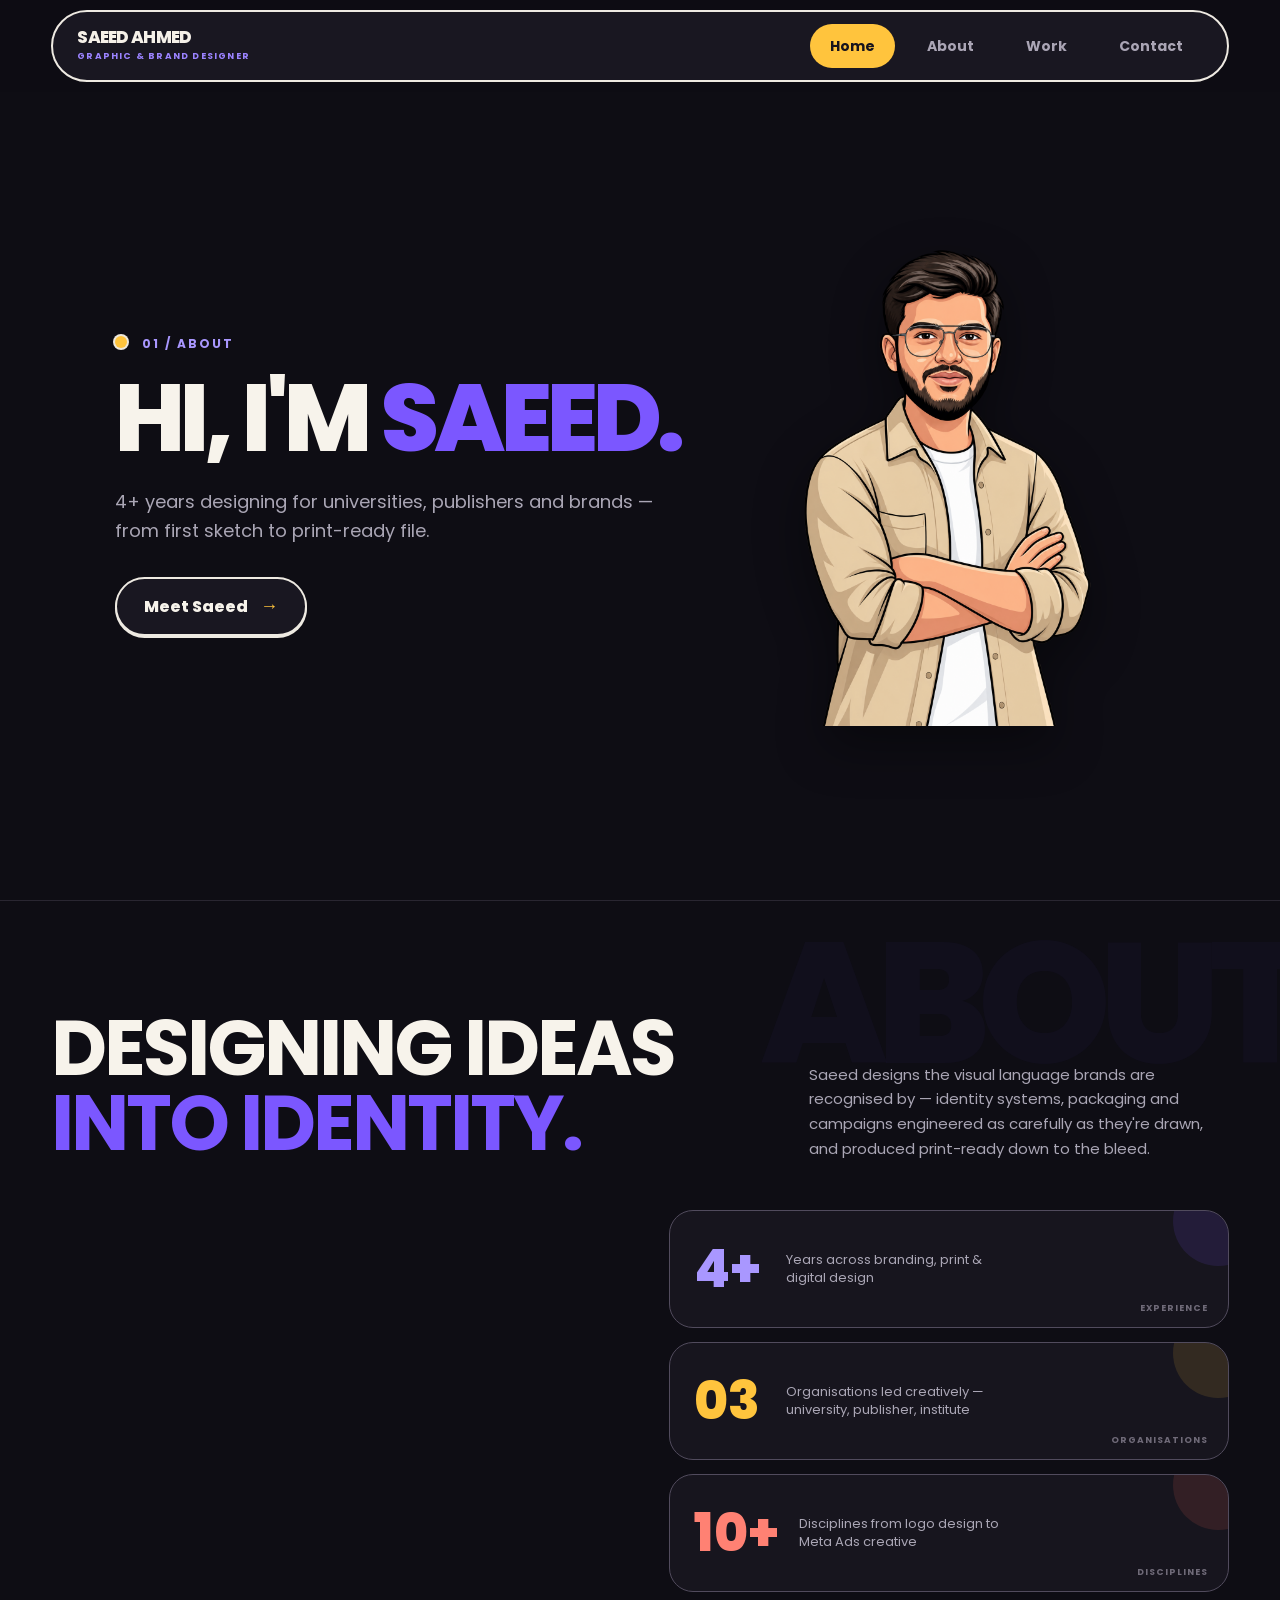
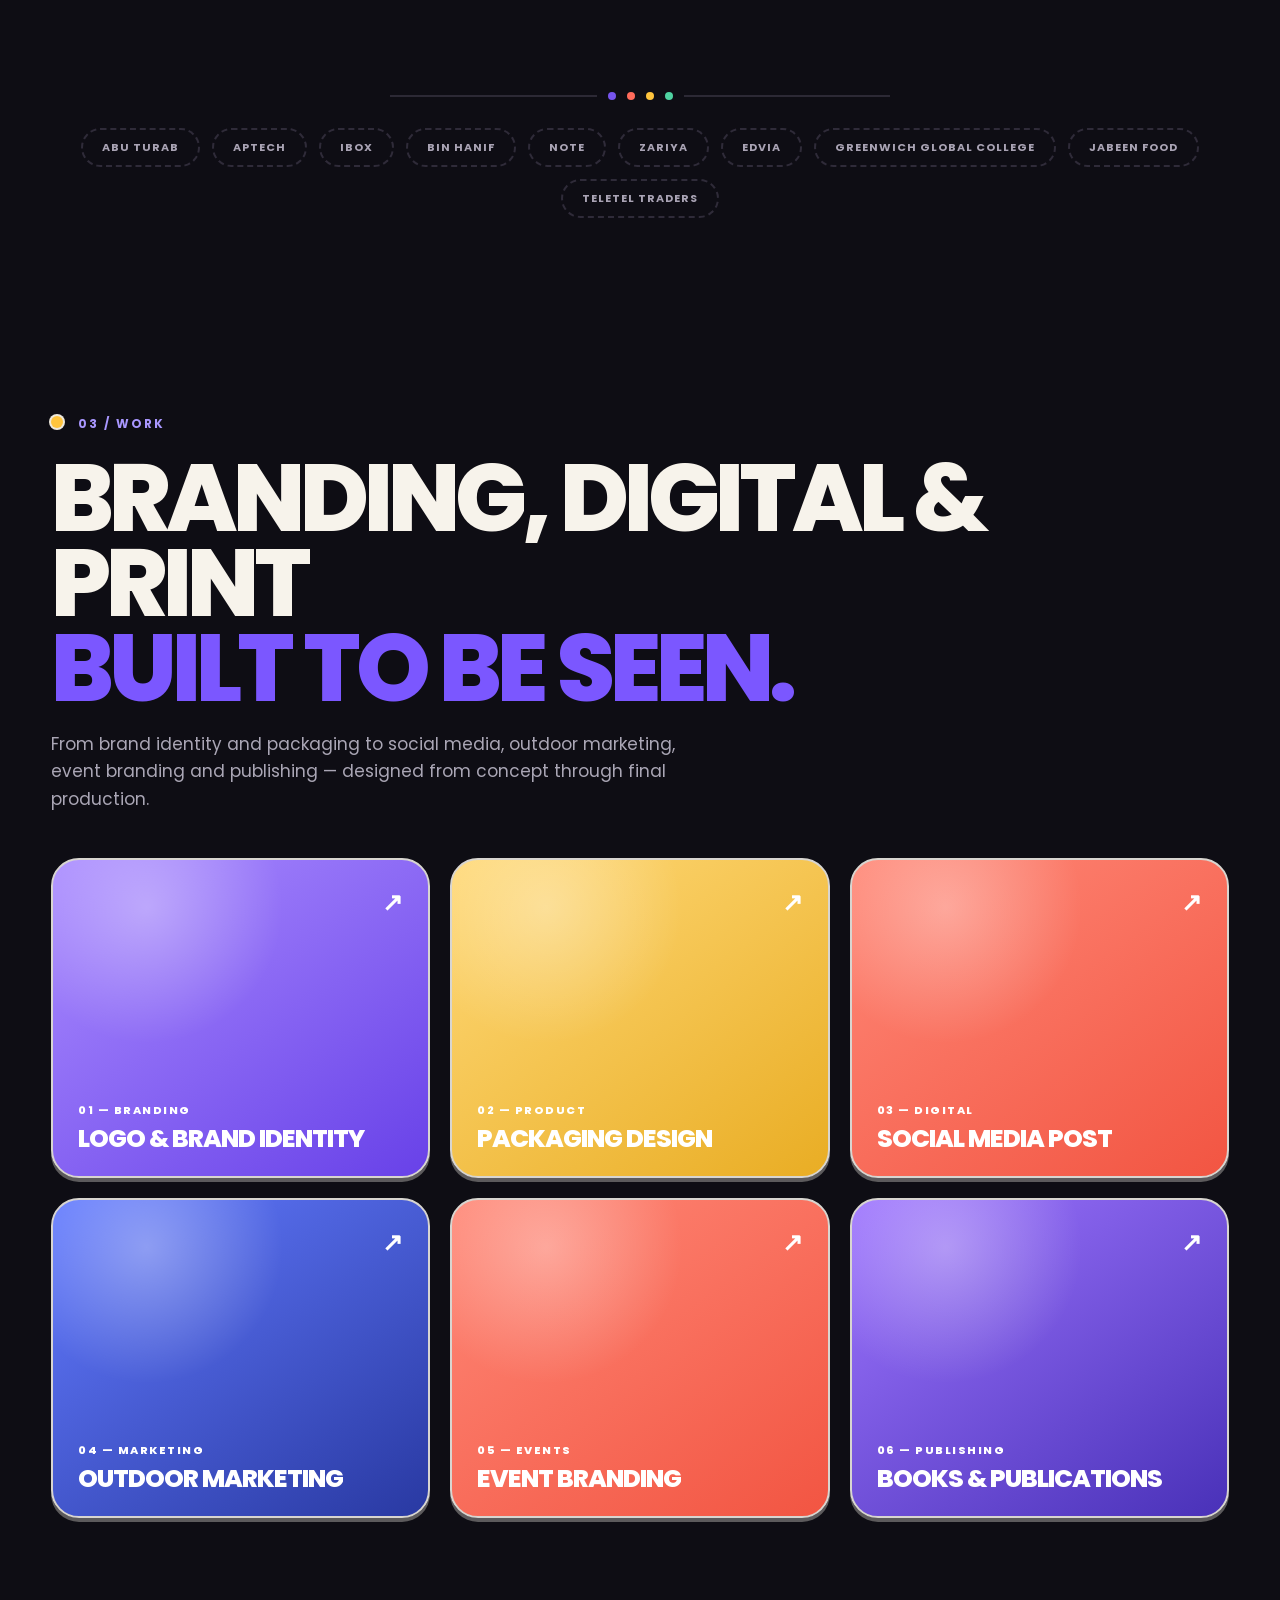
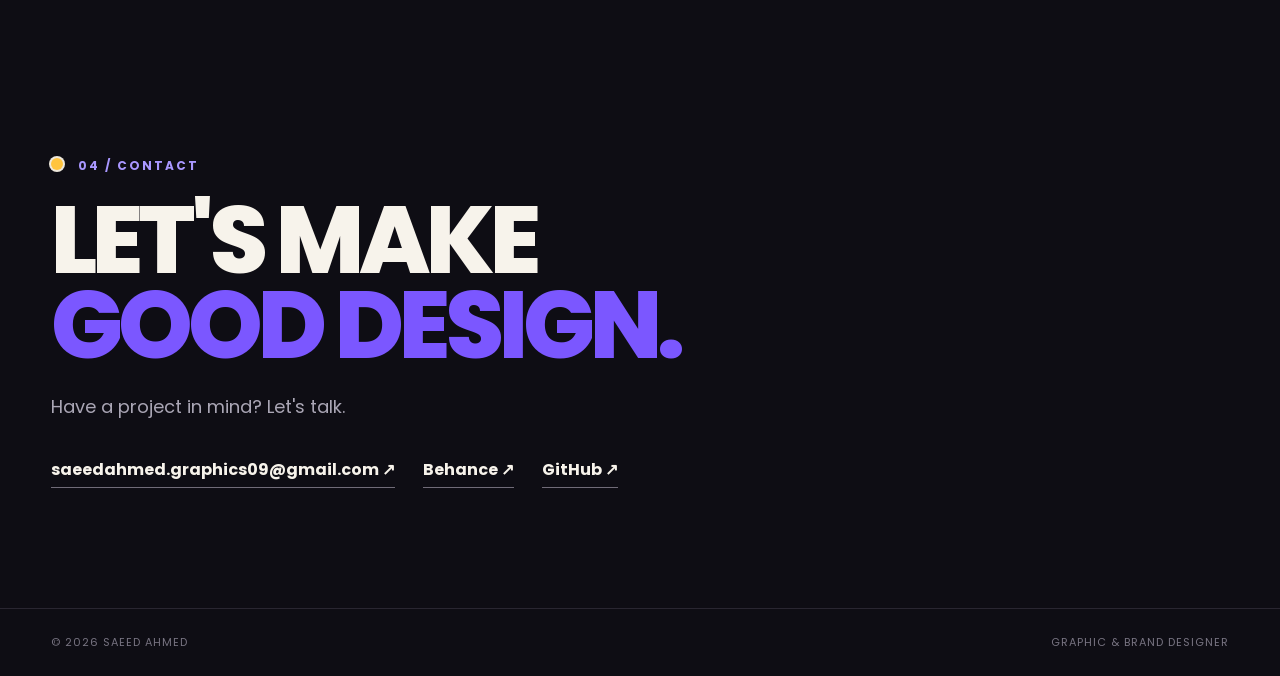
==== commit 594af8e5: "Separate Event Branding category from Outdoor Marketing" ====
--- a/index.html
+++ b/index.html
@@ -17,6 +17,6 @@
 <section class="about-intro"><div class="container"><div class="about-intro-top"><div><h2 class="about-intro-title">DESIGNING IDEAS<br><span>INTO IDENTITY.</span></h2></div><p class="about-intro-note">Saeed designs the visual language brands are recognised by — identity systems, packaging and campaigns engineered as carefully as they're drawn, and produced print-ready down to the bleed.</p></div><div class="about-intro-grid"><div class="about-intro-stats"><div class="about-stat"><strong>4+</strong><span>Years across branding, print &amp; digital design</span><em>EXPERIENCE</em></div><div class="about-stat"><strong>03</strong><span>Organisations led creatively — university, publisher, institute</span><em>ORGANISATIONS</em></div><div class="about-stat"><strong>10+</strong><span>Disciplines from logo design to Meta Ads creative</span><em>DISCIPLINES</em></div></div></div></div></section>
 <div class="cmyk-divider"><span></span><i class="c"></i><i class="m"></i><i class="y"></i><i class="k"></i><span></span></div>
 <section class="brand-strip-wrap container"><div class="brand-strip"><span>ABU TURAB</span><span>APTECH</span><span>IBOX</span><span>BIN HANIF</span><span>NOTE</span><span>ZARIYA</span><span>EDVIA</span><span>GREENWICH GLOBAL COLLEGE</span><span>JABEEN FOOD</span><span>TELETEL TRADERS</span></div></section>
-<section id="work" class="section work-section"><div class="container"><div class="section-label"><i></i>03 / WORK</div><div class="work-head"><h2>BRANDING, DIGITAL &amp; PRINT<br><span>BUILT TO BE SEEN.</span></h2><p>From brand identity and packaging to social media, outdoor marketing, event branding and publishing — designed from concept through final production.</p></div><div class="category-grid"><a href="category.html?type=branding" class="category-card purple"><small>01 — BRANDING</small><h3>LOGO &amp; BRAND IDENTITY</h3><b>↗</b></a><a href="category.html?type=packaging" class="category-card yellow"><small>02 — PRODUCT</small><h3>PACKAGING DESIGN</h3><b>↗</b></a><a href="category.html?type=social" class="category-card coral"><small>03 — DIGITAL</small><h3>SOCIAL MEDIA POST</h3><b>↗</b></a><a href="category.html?type=outdoor" class="category-card blue"><small>04 — MARKETING</small><h3>OUTDOOR MARKETING &amp; EVENT BRANDING</h3><b>↗</b></a><a href="category.html?type=publishing" class="category-card violet"><small>05 — PUBLISHING</small><h3>BOOKS &amp; PUBLICATIONS</h3><b>↗</b></a></div></div></section>
+<section id="work" class="section work-section"><div class="container"><div class="section-label"><i></i>03 / WORK</div><div class="work-head"><h2>BRANDING, DIGITAL &amp; PRINT<br><span>BUILT TO BE SEEN.</span></h2><p>From brand identity and packaging to social media, outdoor marketing, event branding and publishing — designed from concept through final production.</p></div><div class="category-grid"><a href="category.html?type=branding" class="category-card purple"><small>01 — BRANDING</small><h3>LOGO &amp; BRAND IDENTITY</h3><b>↗</b></a><a href="category.html?type=packaging" class="category-card yellow"><small>02 — PRODUCT</small><h3>PACKAGING DESIGN</h3><b>↗</b></a><a href="category.html?type=social" class="category-card coral"><small>03 — DIGITAL</small><h3>SOCIAL MEDIA POST</h3><b>↗</b></a><a href="category.html?type=outdoor" class="category-card blue"><small>04 — MARKETING</small><h3>OUTDOOR MARKETING</h3><b>↗</b></a><a href="category.html?type=event" class="category-card coral"><small>05 — EVENTS</small><h3>EVENT BRANDING</h3><b>↗</b></a><a href="category.html?type=publishing" class="category-card violet"><small>06 — PUBLISHING</small><h3>BOOKS &amp; PUBLICATIONS</h3><b>↗</b></a></div></div></section>
 <section id="contact" class="section contact container"><div class="section-label"><i></i>04 / CONTACT</div><h2>LET'S MAKE<br><span>GOOD DESIGN.</span></h2><p>Have a project in mind? Let's talk.</p><div class="contact-links"><a href="mailto:saeedahmed.graphics09@gmail.com">saeedahmed.graphics09@gmail.com ↗</a><a href="https://www.behance.net/saeed_graphics_09" target="_blank" rel="noreferrer">Behance ↗</a><a href="https://github.com/saeedahmed-09" target="_blank" rel="noreferrer">GitHub ↗</a></div></section>
 </main><footer><div class="container"><span>© 2026 SAEED AHMED</span><span>GRAPHIC &amp; BRAND DESIGNER</span></div></footer><script src="script.js"></script></body></html>
